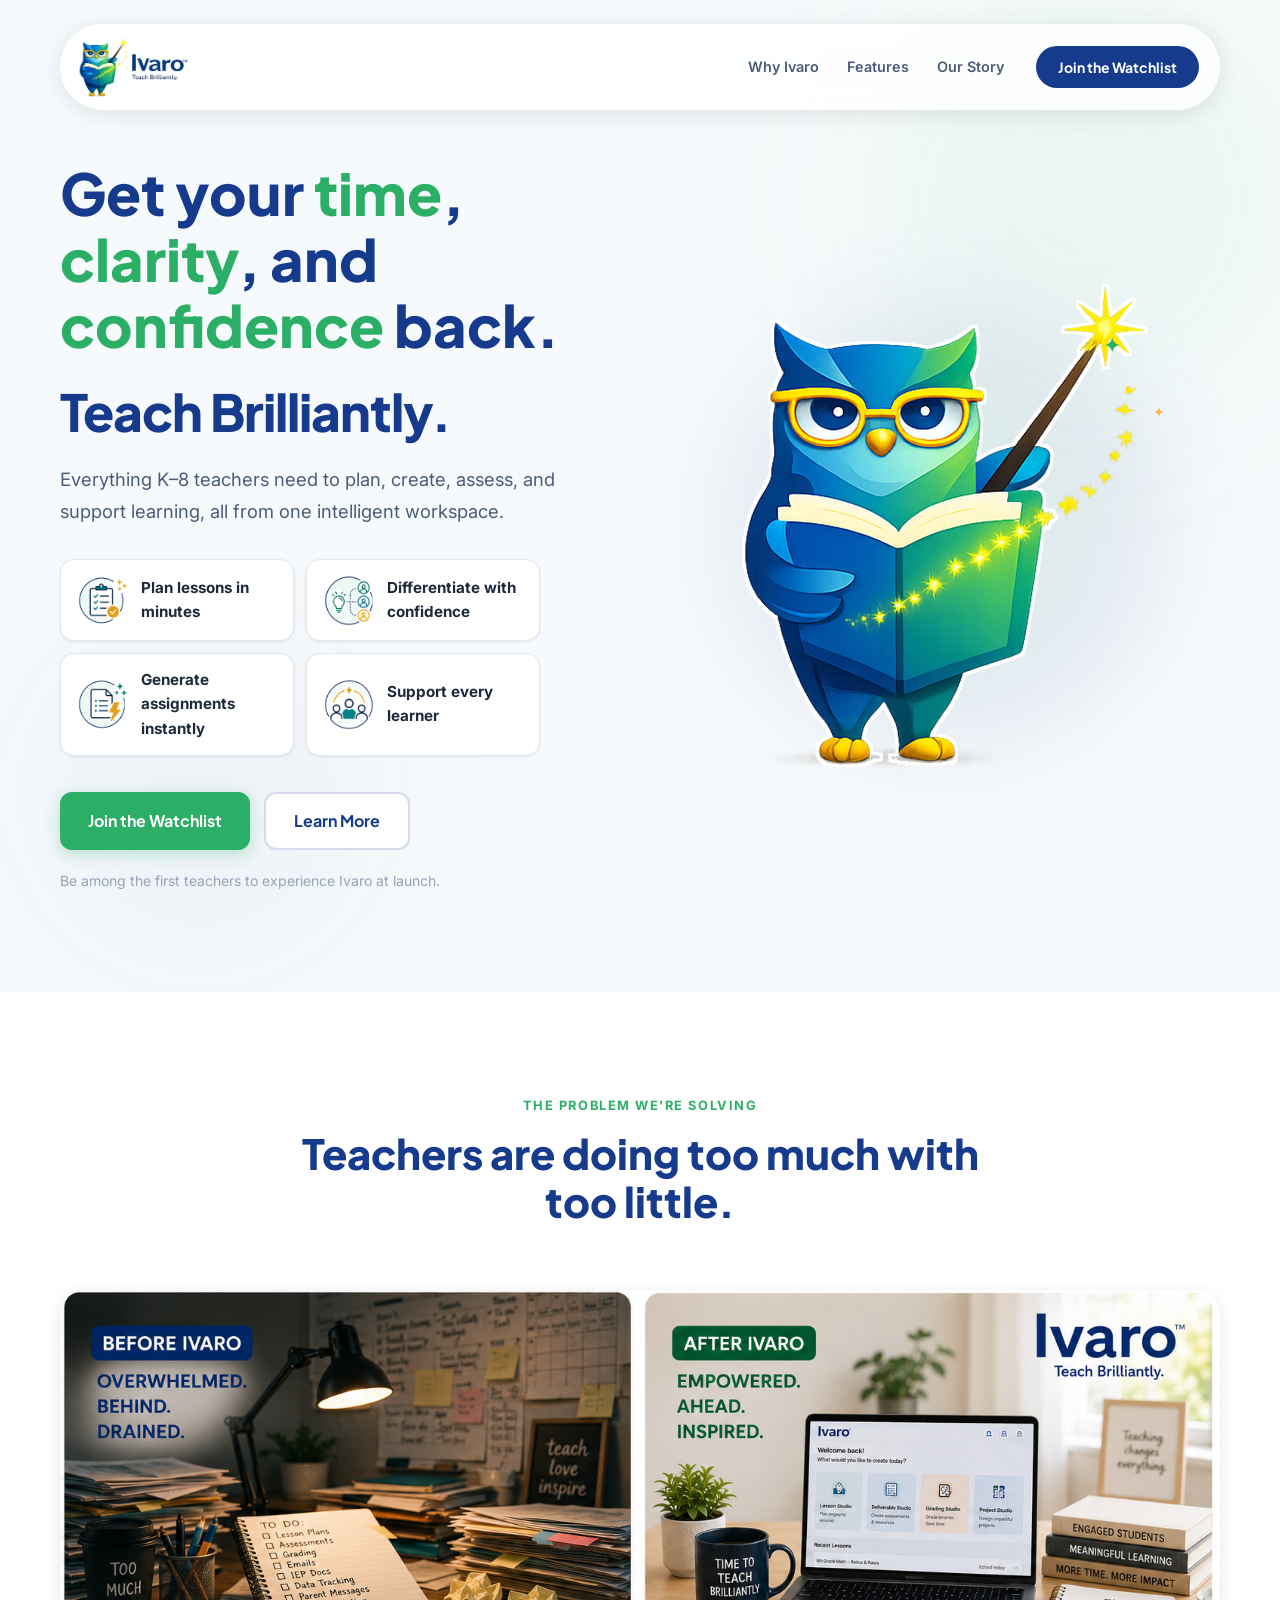
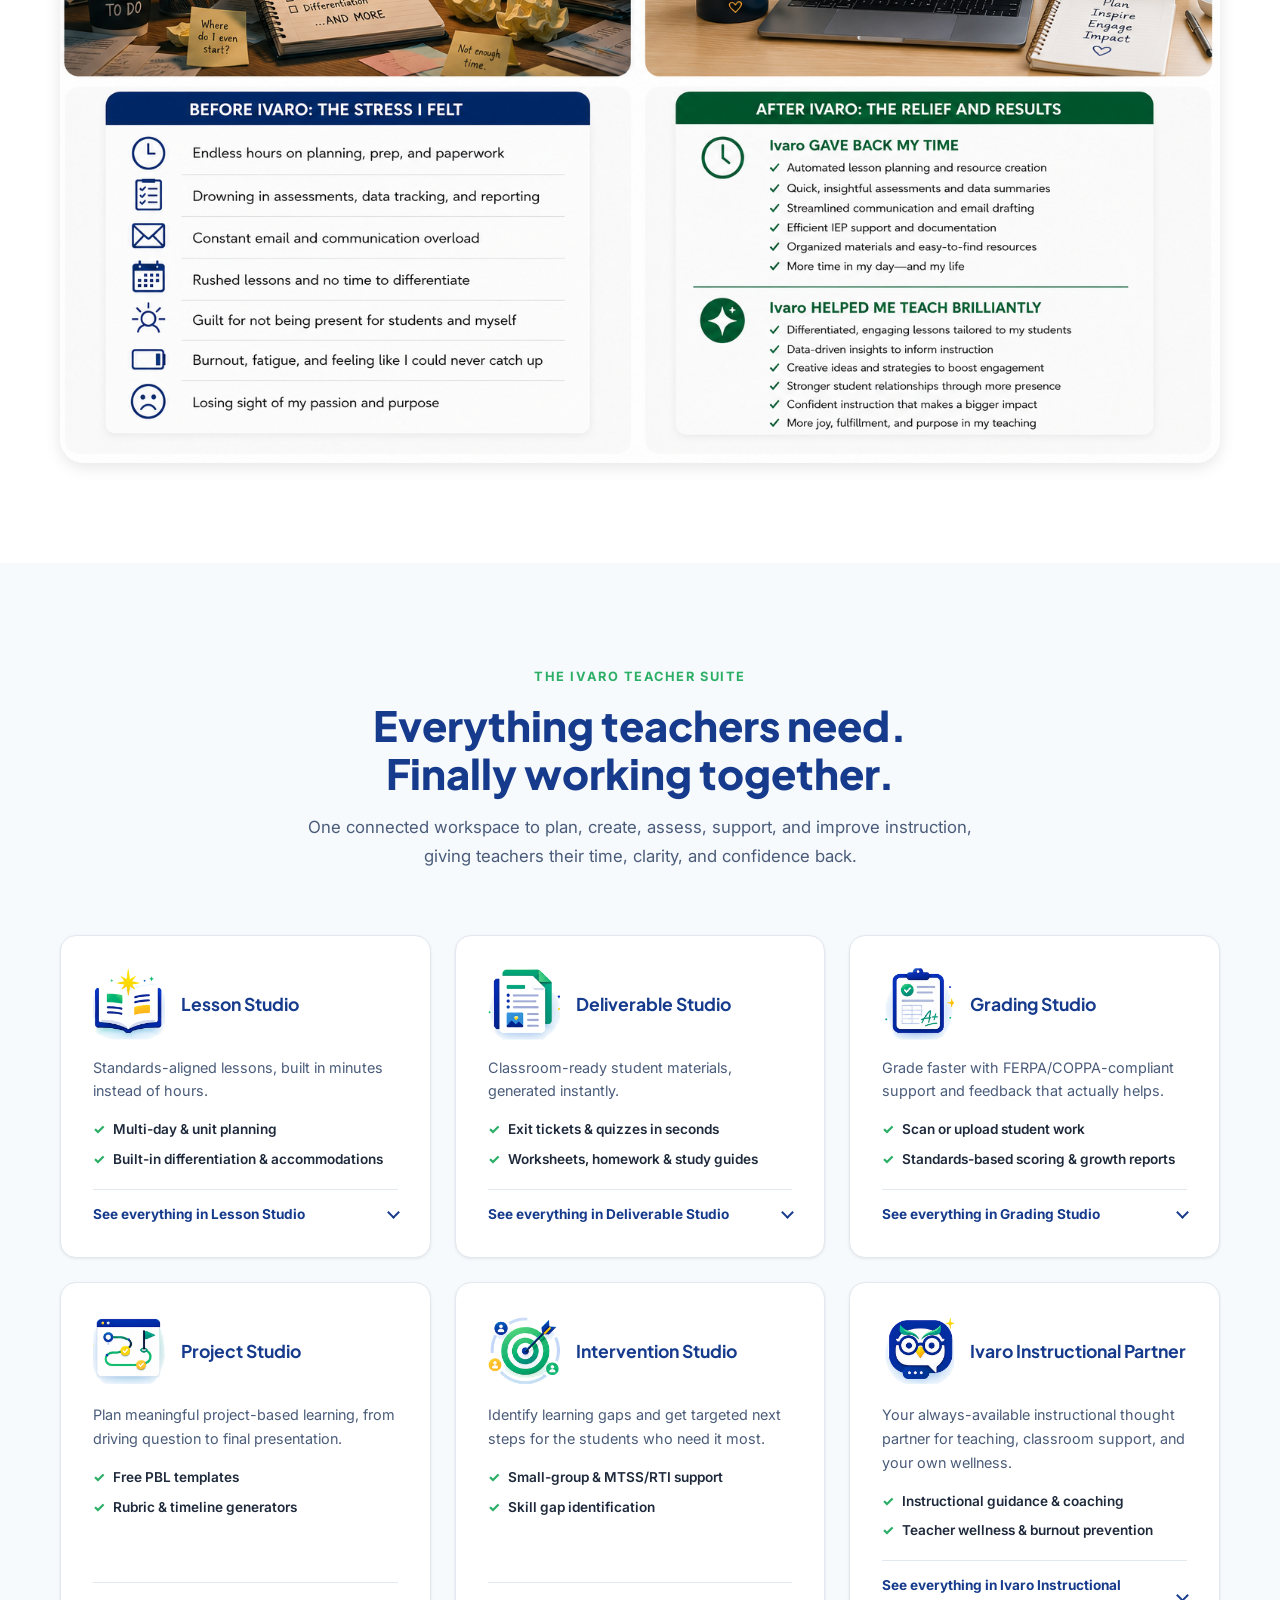
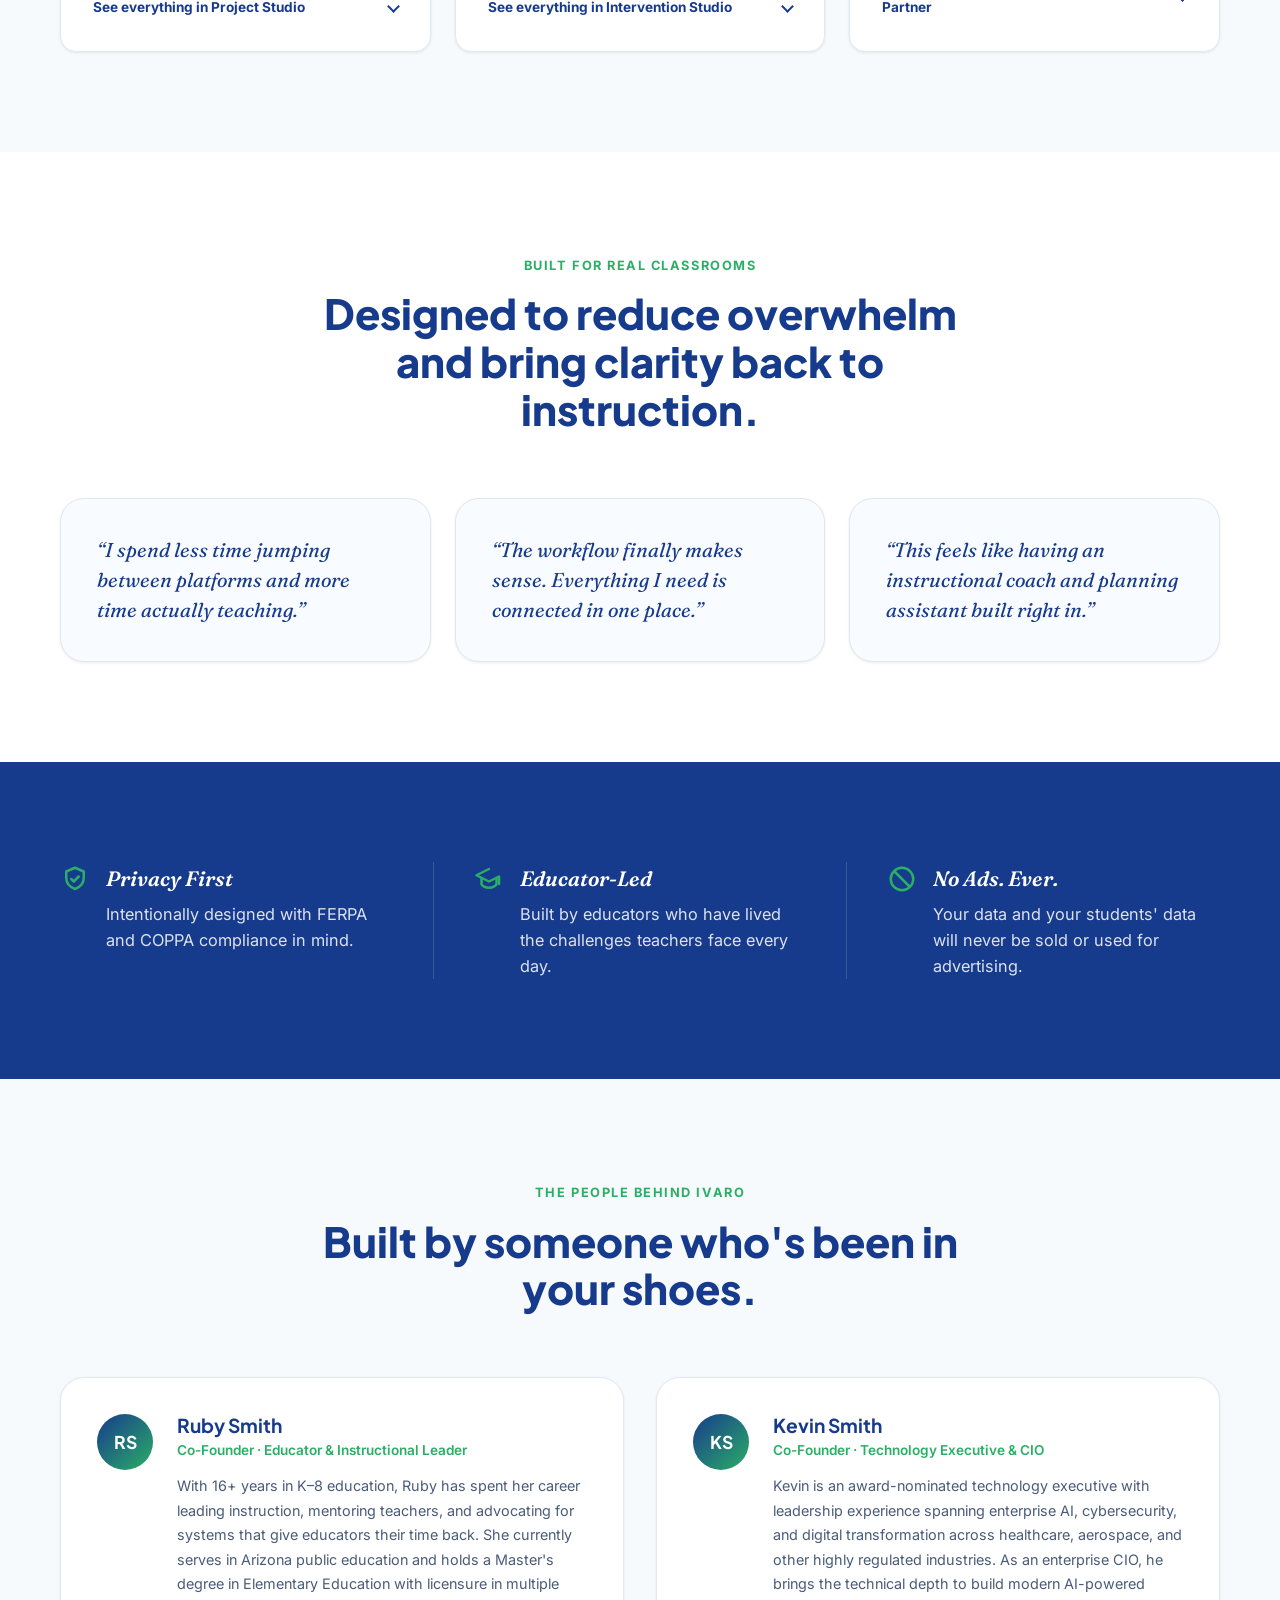
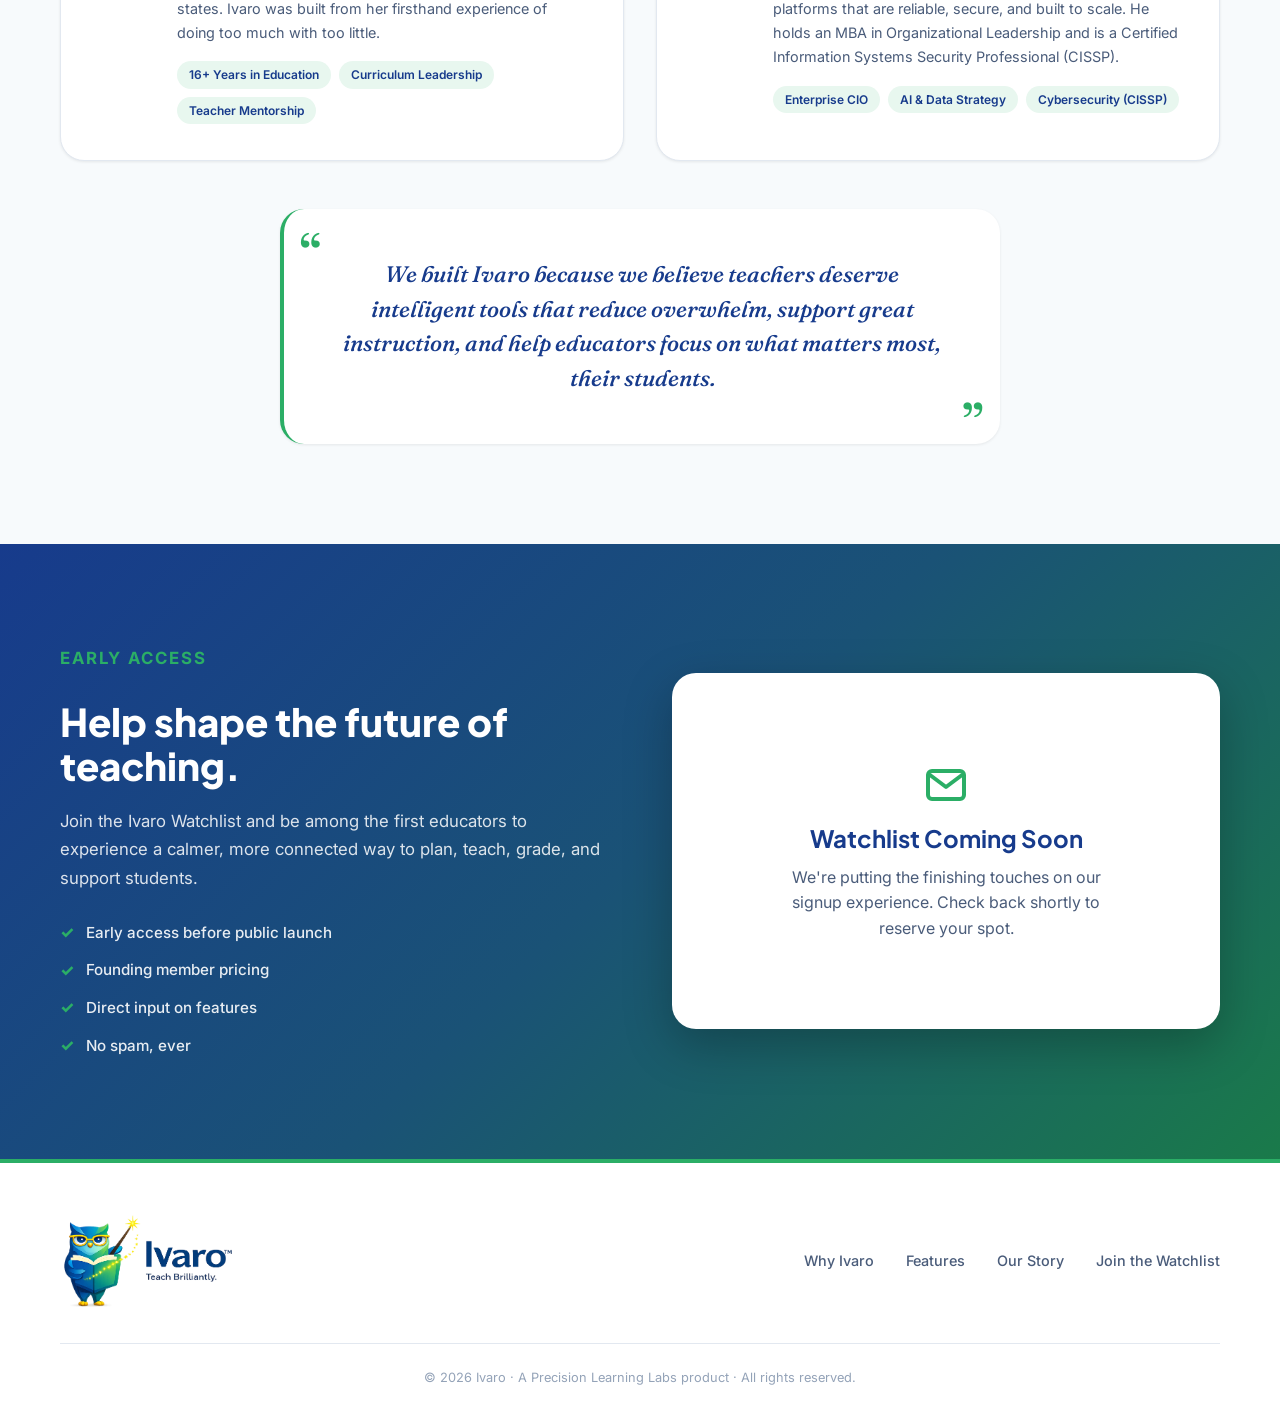
==== index.html @ 70ee0286 "Update hero card icons" ====
<!DOCTYPE html>
<html lang="en">
<head>
  <meta charset="UTF-8" />
  <meta name="viewport" content="width=device-width, initial-scale=1.0" />
  <title>Ivaro | The Intelligent Workspace for K–8 Teachers</title>
  <meta name="description" content="Ivaro gives K–8 teachers one connected workspace to plan, create, assess, and support learning, so you get your time, clarity, and confidence back. Join the watchlist for early access." />
  <meta name="robots" content="index, follow" />
  <link rel="canonical" href="https://ivaro.ai/" />
  <link rel="icon" href="assets/ivaro-favicon.png" type="image/png" />
  <meta name="theme-color" content="#173B8C" />

  <!-- Open Graph -->
  <meta property="og:type" content="website" />
  <meta property="og:url" content="https://ivaro.ai/" />
  <meta property="og:title" content="Ivaro | The Intelligent Workspace for K–8 Teachers" />
  <meta property="og:description" content="Ivaro gives K–8 teachers one connected workspace to plan, create, assess, and support learning, so you get your time, clarity, and confidence back. Join the watchlist." />
  <meta property="og:image" content="https://ivaro.ai/assets/og-image.png" />
  <meta property="og:image:secure_url" content="https://ivaro.ai/assets/og-image.png" />
  <meta property="og:image:type" content="image/png" />
  <meta property="og:image:width" content="1200" />
  <meta property="og:image:height" content="630" />
  <meta property="og:image:alt" content="Ivaro: the intelligent instructional workspace for K–8 teachers" />
  <meta property="og:site_name" content="Ivaro" />

  <!-- Twitter Card -->
  <meta name="twitter:card" content="summary_large_image" />
  <meta name="twitter:title" content="Ivaro | The Intelligent Workspace for K–8 Teachers" />
  <meta name="twitter:description" content="One connected workspace to plan, create, assess, and support learning, built for K–8 teachers. Join the watchlist for early access." />
  <meta name="twitter:image" content="https://ivaro.ai/assets/og-image.png" />
  <meta name="twitter:image:alt" content="Ivaro: the intelligent instructional workspace for K–8 teachers" />

  <!-- Schema: SoftwareApplication -->
  <script type="application/ld+json">
  {
    "@context": "https://schema.org",
    "@type": "SoftwareApplication",
    "name": "Ivaro",
    "url": "https://ivaro.ai",
    "description": "One connected instructional workspace for K-8 teachers. Helps plan, create, assess, and support learning, from lesson planning and grading to student differentiation and intervention guidance.",
    "applicationCategory": "EducationApplication",
    "operatingSystem": "Web",
    "audience": {
      "@type": "EducationalAudience",
      "educationalRole": "teacher"
    },
    "featureList": [
      "Lesson Studio – standards-aligned lesson planning in minutes",
      "Deliverable Studio – exit tickets, quizzes, worksheets, and classroom materials on demand",
      "Grading Studio – FERPA/COPPA-compliant grading assistance and feedback",
      "Project Studio – project-based learning planning and rubrics",
      "Intervention Studio – targeted small-group and MTSS/RTI support (coming soon)",
      "Ivaro Instructional Partner – always-available instructional coaching and teacher wellness support"
    ],
    "offers": {
      "@type": "Offer",
      "price": "0",
      "priceCurrency": "USD",
      "availability": "https://schema.org/ComingSoon"
    },
    "publisher": {
      "@type": "Organization",
      "name": "Precision Learning Labs",
      "url": "https://ivaro.ai"
    }
  }
  </script>

  <!-- Schema: Organization -->
  <script type="application/ld+json">
  {
    "@context": "https://schema.org",
    "@type": "Organization",
    "name": "Ivaro",
    "url": "https://ivaro.ai",
    "logo": "https://ivaro.ai/assets/ivaro-logo.png",
    "description": "Ivaro builds an intelligent instructional workspace for K-8 teachers to plan, create, assess, and support learning.",
    "founder": [
      { "@type": "Person", "name": "Ruby Smith", "jobTitle": "Co-Founder" },
      { "@type": "Person", "name": "Kevin Smith", "jobTitle": "Co-Founder" }
    ],
    "sameAs": []
  }
  </script>

  <!-- Schema: FAQPage (GEO / answer engines) -->
  <script type="application/ld+json">
  {
    "@context": "https://schema.org",
    "@type": "FAQPage",
    "mainEntity": [
      {
        "@type": "Question",
        "name": "What is Ivaro?",
        "acceptedAnswer": {
          "@type": "Answer",
          "text": "Ivaro is an intelligent instructional workspace for K-8 teachers. It helps teachers plan standards-aligned lessons, generate assignments and rubrics, speed up grading, and identify students who need intervention, all in one connected platform."
        }
      },
      {
        "@type": "Question",
        "name": "Who is Ivaro designed for?",
        "acceptedAnswer": {
          "@type": "Answer",
          "text": "Ivaro is built for K-8 classroom teachers who feel overwhelmed by the volume of planning, grading, and student support work. It is especially useful for teachers who currently juggle multiple disconnected tools."
        }
      },
      {
        "@type": "Question",
        "name": "How does Ivaro help with lesson planning?",
        "acceptedAnswer": {
          "@type": "Answer",
          "text": "Ivaro generates standards-aligned lesson plans in minutes. Teachers specify their grade level, subject, and learning objectives, and Ivaro produces a complete, editable lesson plan, significantly reducing planning time."
        }
      },
      {
        "@type": "Question",
        "name": "Is Ivaro free?",
        "acceptedAnswer": {
          "@type": "Answer",
          "text": "Ivaro is currently in pre-launch. Teachers can join the watchlist for early access and founding member pricing before the public launch."
        }
      },
      {
        "@type": "Question",
        "name": "Is Ivaro FERPA and COPPA compliant?",
        "acceptedAnswer": {
          "@type": "Answer",
          "text": "Ivaro is intentionally designed with FERPA and COPPA compliance in mind. Student data is never sold or used for advertising."
        }
      }
    ]
  }
  </script>

  <link rel="preconnect" href="https://fonts.googleapis.com">
  <link rel="preconnect" href="https://fonts.gstatic.com" crossorigin>
  <link href="https://fonts.googleapis.com/css2?family=Inter:wght@400;500;600;700&family=Plus+Jakarta+Sans:wght@600;700;800&family=Fraunces:ital,wght@0,600;1,500;1,600&display=swap" rel="stylesheet">
  <link rel="stylesheet" href="styles.css" />
</head>
<body>

  <!-- NAVBAR -->
  <header class="navbar" id="navbar">
    <div class="nav-inner container">
      <a class="brand" href="#home" aria-label="Ivaro home">
        <img src="assets/ivaro-logo.png" alt="Ivaro logo" />
      </a>
      <nav class="desktop-nav" aria-label="Main navigation">
        <a href="#why-ivaro">Why Ivaro</a>
        <a href="#features">Features</a>
        <a href="#founders">Our Story</a>
      </nav>
      <a class="nav-cta" href="#watchlist">Join the Watchlist</a>
      <button class="menu-toggle" id="menuToggle" aria-label="Open menu" aria-expanded="false">
        <span></span><span></span><span></span>
      </button>
    </div>
  </header>

  <div class="mobile-menu" id="mobileMenu">
    <a href="#why-ivaro">Why Ivaro</a>
    <a href="#features">Features</a>
    <a href="#founders">Our Story</a>
    <a class="mobile-cta" href="#watchlist">Join the Watchlist</a>
  </div>

  <main id="home">

    <!-- HERO -->
    <section class="hero section-pad">
      <div class="ambient ambient-one"></div>
      <div class="ambient ambient-two"></div>
      <div class="hero-grid container">
        <div class="hero-copy reveal">
          <h1>Get your <span class="hw">time</span>,<br><span class="hw">clarity</span>, and<br><span class="hw">confidence</span> back.</h1>
          <p class="hero-slogan">Teach Brilliantly.</p>
          <p class="hero-subtitle">Everything K–8 teachers need to plan, create, assess, and support learning, all from one intelligent workspace.</p>
          <div class="feature-pills">
            <a class="pill" href="#lesson-studio"><span class="pill-icon" aria-hidden="true"><img src="assets/hero-plan.png" alt="" width="52" height="52" loading="lazy"></span>Plan lessons in minutes</a>
            <a class="pill" href="#lesson-studio"><span class="pill-icon" aria-hidden="true"><img src="assets/hero-differentiate.png" alt="" width="52" height="52" loading="lazy"></span>Differentiate with confidence</a>
            <a class="pill" href="#deliverable-studio"><span class="pill-icon" aria-hidden="true"><img src="assets/hero-generate.png" alt="" width="52" height="52" loading="lazy"></span>Generate assignments instantly</a>
            <a class="pill" href="#intervention-studio"><span class="pill-icon" aria-hidden="true"><img src="assets/hero-support.png" alt="" width="52" height="52" loading="lazy"></span>Support every learner</a>
          </div>
          <div class="hero-actions">
            <a class="btn btn-primary" href="#watchlist">Join the Watchlist</a>
            <a class="btn btn-secondary" href="#why-ivaro">Learn More</a>
          </div>
          <p class="hero-note">Be among the first teachers to experience Ivaro at launch.</p>
        </div>
        <div class="hero-visual reveal delay-1" aria-hidden="true">
          <div class="owl-glow"></div>
          <img src="assets/ivaro-owl.png" alt="Ivaro owl mascot" class="owl-img" />
        </div>
      </div>
    </section>

    <!-- WHY IVARO -->
    <section class="why-ivaro section-pad" id="why-ivaro">
      <div class="container">
        <div class="section-heading reveal">
          <p class="eyebrow">The problem we're solving</p>
          <h2>Teachers are doing too much with too little.</h2>
        </div>
        <div class="before-after-image reveal">
          <!-- Desktop: single combined image -->
          <img src="assets/before-after.png" alt="Before and after using Ivaro: scattered tools vs. one connected workspace for K-8 teachers" class="before-after-img desktop-only" loading="lazy" />
          <!-- Mobile: stacked halves -->
          <img src="assets/before.png" alt="Before Ivaro: overwhelming teacher workload with scattered tools and endless prep time" class="before-after-img mobile-only" loading="lazy" />
          <img src="assets/after.png" alt="After Ivaro: one connected workspace for K-8 lesson planning, grading, and student support" class="before-after-img mobile-only" loading="lazy" />
        </div>
      </div>
    </section>

    <!-- FEATURES -->
    <section class="features section-pad" id="features">
      <div class="container">
        <div class="section-heading reveal">
          <p class="eyebrow">The Ivaro Teacher Suite</p>
          <h2>Everything teachers need.<br>Finally working together.</h2>
          <p class="section-lead">One connected workspace to plan, create, assess, support, and improve instruction, giving teachers their time, clarity, and confidence back.</p>
        </div>
        <div class="features-grid">

          <article class="feature-card reveal" id="lesson-studio">
            <div class="feature-head">
              <div class="feature-icon" aria-hidden="true">
              <img src="assets/studio-lesson.png" alt="" width="72" height="72" loading="lazy">
            </div>
            <h3>Lesson Studio</h3>
            </div>
            <p class="feature-desc">Standards-aligned lessons, built in minutes instead of hours.</p>
            <ul class="feature-highlights">
              <li>Multi-day &amp; unit planning</li>
              <li>Built-in differentiation &amp; accommodations</li>
            </ul>
            <details class="feature-more">
              <summary>See everything in Lesson Studio <span class="chevron" aria-hidden="true"></span></summary>
              <ul class="feature-full-list">
                <li>Intelligent Lesson Planning Assistant</li>
                <li>Multi-day and unit planning</li>
                <li>Standards alignment</li>
                <li>Vertical alignment</li>
                <li>Lesson customization</li>
                <li>Engagement strategies</li>
                <li>Learning objectives generator</li>
                <li>Essential questions</li>
                <li>Differentiation support</li>
                <li>Accommodation suggestions</li>
                <li>Bell ringers</li>
                <li>Closure activities</li>
                <li>Materials list generator</li>
                <li>Instructional timing suggestions</li>
              </ul>
            </details>          </article>

          <article class="feature-card reveal delay-1" id="deliverable-studio">
            <div class="feature-head">
              <div class="feature-icon" aria-hidden="true">
              <img src="assets/studio-deliverable.png" alt="" width="72" height="72" loading="lazy">
            </div>
            <h3>Deliverable Studio</h3>
            </div>
            <p class="feature-desc">Classroom-ready student materials, generated instantly.</p>
            <ul class="feature-highlights">
              <li>Exit tickets &amp; quizzes in seconds</li>
              <li>Worksheets, homework &amp; study guides</li>
            </ul>
            <details class="feature-more">
              <summary>See everything in Deliverable Studio <span class="chevron" aria-hidden="true"></span></summary>
              <ul class="feature-full-list">
                <li>Exit tickets</li>
                <li>Quizzes &amp; assessments</li>
                <li>Practice activities / assignments</li>
                <li>Spiral review <span class="soon-tag">Coming soon</span></li>
                <li>Worksheets &amp; classroom materials <span class="soon-tag">Coming soon</span></li>
                <li>Homework</li>
                <li>Slotted notes</li>
                <li>Independent practice</li>
                <li>Guided practice</li>
                <li>Graphic organizers</li>
                <li>Vocabulary activities</li>
                <li>Writing prompts</li>
                <li>Discussion questions</li>
                <li>Choice boards</li>
                <li>Centers / stations</li>
                <li>Warm-ups</li>
                <li>Review games</li>
                <li>Study guides</li>
              </ul>
            </details>          </article>

          <article class="feature-card reveal delay-2">
            <div class="feature-head">
              <div class="feature-icon" aria-hidden="true">
              <img src="assets/studio-grading.png" alt="" width="72" height="72" loading="lazy">
            </div>
            <h3>Grading Studio</h3>
            </div>
            <p class="feature-desc">Grade faster with FERPA/COPPA-compliant support and feedback that actually helps.</p>
            <ul class="feature-highlights">
              <li>Scan or upload student work</li>
              <li>Standards-based scoring &amp; growth reports</li>
            </ul>
            <details class="feature-more">
              <summary>See everything in Grading Studio <span class="chevron" aria-hidden="true"></span></summary>
              <ul class="feature-full-list">
                <li>Scan or upload student work (FERPA/COPPA compliant)</li>
                <li>Intelligent grading assistant</li>
                <li>Rubric scoring</li>
                <li>Written feedback <span class="soon-tag">Coming soon</span></li>
                <li>Class mastery analysis</li>
                <li>Standards-based scoring</li>
                <li>Missing assignment tracking</li>
                <li>Class trends</li>
                <li>Student growth reports</li>
                <li>Parent-friendly progress summaries</li>
              </ul>
            </details>          </article>

          <article class="feature-card reveal">
            <div class="feature-head">
              <div class="feature-icon" aria-hidden="true">
              <img src="assets/studio-project.png" alt="" width="72" height="72" loading="lazy">
            </div>
            <h3>Project Studio</h3>
            </div>
            <p class="feature-desc">Plan meaningful project-based learning, from driving question to final presentation.</p>
            <ul class="feature-highlights">
              <li>Free PBL templates</li>
              <li>Rubric &amp; timeline generators</li>
            </ul>
            <details class="feature-more">
              <summary>See everything in Project Studio <span class="chevron" aria-hidden="true"></span></summary>
              <ul class="feature-full-list">
                <li>Project-based learning</li>
                <li>Intelligent project planning assistant</li>
                <li>Long-term / short-term projects</li>
                <li>Free PBL templates</li>
                <li>Project timeline builder</li>
                <li>Student checkpoints</li>
                <li>Rubric generator</li>
                <li>Team role suggestions</li>
                <li>Driving question generator</li>
                <li>Presentation options</li>
                <li>Reflection prompts</li>
                <li>Standards mapping</li>
              </ul>
            </details>          </article>

          <article class="feature-card reveal delay-1" id="intervention-studio">
            <div class="feature-head">
              <div class="feature-icon" aria-hidden="true">
              <img src="assets/studio-intervention.png" alt="" width="72" height="72" loading="lazy">
            </div>
            <h3>Intervention Studio</h3>
            </div>
            <p class="feature-desc">Identify learning gaps and get targeted next steps for the students who need it most.</p>
            <ul class="feature-highlights">
              <li>Small-group &amp; MTSS/RTI support</li>
              <li>Skill gap identification</li>
            </ul>
            <details class="feature-more">
              <summary>See everything in Intervention Studio <span class="chevron" aria-hidden="true"></span></summary>
              <ul class="feature-full-list">
                <li>Small-group planning</li>
                <li>Targeted intervention recommendations</li>
                <li>Progress monitoring</li>
                <li>Data-informed reteaching</li>
                <li>Student support workflows</li>
                <li>Small group builder</li>
                <li>Skill gap identification</li>
                <li>Intervention lesson generator</li>
                <li>Reteaching activities</li>
                <li>Student grouping</li>
                <li>Parent support resources</li>
                <li>MTSS support</li>
                <li>RTI documentation</li>
              </ul>
            </details>          </article>

          <article class="feature-card reveal delay-2">
            <div class="feature-head">
              <div class="feature-icon" aria-hidden="true">
              <img src="assets/studio-partner.png" alt="" width="72" height="72" loading="lazy">
            </div>
            <h3>Ivaro Instructional Partner</h3>
            </div>
            <p class="feature-desc">Your always-available instructional thought partner for teaching, classroom support, and your own wellness.</p>
            <ul class="feature-highlights">
              <li>Instructional guidance &amp; coaching</li>
              <li>Teacher wellness &amp; burnout prevention</li>
            </ul>
            <details class="feature-more">
              <summary>See everything in Ivaro Instructional Partner <span class="chevron" aria-hidden="true"></span></summary>
              <div class="feature-subgroup">
                <p class="feature-subgroup-title">Instructional Guidance</p>
                <ul class="feature-full-list">
                  <li>Lesson improvement suggestions</li>
                  <li>Curriculum guidance</li>
                  <li>Teaching strategy recommendations</li>
                  <li>Differentiation coaching</li>
                  <li>Intervention recommendations</li>
                  <li>Assessment analysis</li>
                  <li>Data interpretation</li>
                  <li>Professional growth support</li>
                </ul>
              </div>
              <div class="feature-subgroup">
                <p class="feature-subgroup-title">Classroom &amp; Student Support</p>
                <ul class="feature-full-list">
                  <li>Classroom management ideas</li>
                  <li>Student engagement strategies</li>
                  <li>Brain break recommendations</li>
                  <li>Transition activities</li>
                  <li>SEL activity suggestions</li>
                  <li>Community-building ideas</li>
                  <li>Parent communication guidance</li>
                  <li>Resource recommendations</li>
                </ul>
              </div>
              <div class="feature-subgroup">
                <p class="feature-subgroup-title">Teacher Wellness &amp; Sustainability</p>
                <ul class="feature-full-list">
                  <li>Personalized stress-relief suggestions</li>
                  <li>Two-minute classroom reset activities</li>
                  <li>Teacher mindfulness exercises</li>
                  <li>Guided breathing exercises</li>
                  <li>Relaxation activities between classes</li>
                  <li>Encouragement and motivational support</li>
                  <li>Work-life balance reminders</li>
                  <li>Burnout prevention strategies</li>
                  <li>End-of-day reflection prompts</li>
                  <li>Celebration of classroom wins</li>
                </ul>
              </div>
              <div class="feature-subgroup">
                <p class="feature-subgroup-title">Productivity &amp; Decision Support</p>
                <ul class="feature-full-list">
                  <li>Daily planning assistance</li>
                  <li>Instructional decision support</li>
                  <li>Time-saving workflow suggestions</li>
                  <li>Priority recommendations</li>
                  <li>Meeting preparation</li>
                  <li>PLC discussion support</li>
                  <li>Weekly planning checklists</li>
                  <li>Reflection and next-step suggestions</li>
                </ul>
              </div>
              <div class="feature-subgroup">
                <p class="feature-subgroup-title">Encouragement &amp; Celebration</p>
                <ul class="feature-full-list">
                  <li>Celebrating milestones and accomplishments</li>
                  <li>Positive reinforcement and encouragement</li>
                  <li>Recognizing teacher growth over time</li>
                  <li>Reflective journaling prompts</li>
                  <li>Gratitude moments</li>
                  <li>Confidence-building reminders</li>
                  <li>Weekly wins recap</li>
                  <li>Motivational check-ins</li>
                </ul>
              </div>
            </details>          </article>

        </div>
      </div>
    </section>

    <!-- QUOTES -->
    <section class="quotes section-pad">
      <div class="container">
        <div class="section-heading reveal">
          <p class="eyebrow">Built for real classrooms</p>
          <h2>Designed to reduce overwhelm<br>and bring clarity back to instruction.</h2>
        </div>
        <div class="quotes-grid">
          <div class="quote-card reveal">
            <p>&ldquo;I spend less time jumping between platforms and more time actually teaching.&rdquo;</p>
          </div>
          <div class="quote-card reveal delay-1">
            <p>&ldquo;The workflow finally makes sense. Everything I need is connected in one place.&rdquo;</p>
          </div>
          <div class="quote-card reveal delay-2">
            <p>&ldquo;This feels like having an instructional coach and planning assistant built right in.&rdquo;</p>
          </div>
        </div>
      </div>
    </section>

    <!-- TRUST BAR -->
    <section class="trust-bar section-pad">
      <div class="container">
        <div class="trust-bar-inner reveal">
          <div class="trust-item">
            <div class="trust-icon" aria-hidden="true"><svg viewBox="0 0 24 24" fill="none" xmlns="http://www.w3.org/2000/svg"><path d="M12 3l7 3v5c0 4.5-3 7.5-7 9-4-1.5-7-4.5-7-9V6l7-3Z" stroke="currentColor" stroke-width="2" stroke-linejoin="round"/><path d="M9 12l2 2 4-4" stroke="currentColor" stroke-width="2" stroke-linecap="round" stroke-linejoin="round"/></svg></div>
            <div>
              <p class="trust-label">Privacy First</p>
              <p class="trust-text">Intentionally designed with FERPA and COPPA compliance in mind.</p>
            </div>
          </div>
          <div class="trust-divider"></div>
          <div class="trust-item">
            <div class="trust-icon" aria-hidden="true"><svg viewBox="0 0 24 24" fill="none" xmlns="http://www.w3.org/2000/svg"><path d="M12 4L2 9l10 5 8-4v6" stroke="currentColor" stroke-width="2" stroke-linecap="round" stroke-linejoin="round"/><path d="M6 11.5V16c0 1.1 2.7 3 6 3s6-1.9 6-3v-4.5" stroke="currentColor" stroke-width="2" stroke-linecap="round" stroke-linejoin="round"/></svg></div>
            <div>
              <p class="trust-label">Educator-Led</p>
              <p class="trust-text">Built by educators who have lived the challenges teachers face every day.</p>
            </div>
          </div>
          <div class="trust-divider"></div>
          <div class="trust-item">
            <div class="trust-icon" aria-hidden="true"><svg viewBox="0 0 24 24" fill="none" xmlns="http://www.w3.org/2000/svg"><circle cx="12" cy="12" r="9" stroke="currentColor" stroke-width="2"/><path d="M6 6l12 12" stroke="currentColor" stroke-width="2" stroke-linecap="round"/></svg></div>
            <div>
              <p class="trust-label">No Ads. Ever.</p>
              <p class="trust-text">Your data and your students' data will never be sold or used for advertising.</p>
            </div>
          </div>
        </div>
      </div>
    </section>

    <!-- FOUNDERS -->
    <section class="founders section-pad" id="founders">
      <div class="container">
        <div class="section-heading reveal">
          <p class="eyebrow">The people behind Ivaro</p>
          <h2>Built by someone who's been in your shoes.</h2>
        </div>
        <div class="founders-grid">
          <article class="founder-card reveal">
            <div class="founder-avatar">RS</div>
            <div class="founder-info">
              <h3>Ruby Smith</h3>
              <p class="founder-role">Co-Founder · Educator & Instructional Leader</p>
              <p class="founder-bio">With 16+ years in K–8 education, Ruby has spent her career leading instruction, mentoring teachers, and advocating for systems that give educators their time back. She currently serves in Arizona public education and holds a Master's degree in Elementary Education with licensure in multiple states. Ivaro was built from her firsthand experience of doing too much with too little.</p>
              <div class="founder-chips">
                <span>16+ Years in Education</span>
                <span>Curriculum Leadership</span>
                <span>Teacher Mentorship</span>
              </div>
            </div>
          </article>
          <article class="founder-card reveal delay-1">
            <div class="founder-avatar">KS</div>
            <div class="founder-info">
              <h3>Kevin Smith</h3>
              <p class="founder-role">Co-Founder · Technology Executive & CIO</p>
              <p class="founder-bio">Kevin is an award-nominated technology executive with leadership experience spanning enterprise AI, cybersecurity, and digital transformation across healthcare, aerospace, and other highly regulated industries. As an enterprise CIO, he brings the technical depth to build modern AI-powered platforms that are reliable, secure, and built to scale. He holds an MBA in Organizational Leadership and is a Certified Information Systems Security Professional (CISSP).</p>
              <div class="founder-chips">
                <span>Enterprise CIO</span>
                <span>AI & Data Strategy</span>
                <span>Cybersecurity (CISSP)</span>
              </div>
            </div>
          </article>
        </div>
        <blockquote class="founder-statement reveal">We built Ivaro because we believe teachers deserve intelligent tools that reduce overwhelm, support great instruction, and help educators focus on what matters most, their students.</blockquote>
      </div>
    </section>

    <!-- WATCHLIST SIGNUP -->
    <section class="watchlist section-pad" id="watchlist">
      <div class="container">
        <div class="watchlist-inner reveal">
          <div class="watchlist-copy">
            <p class="eyebrow light">Early access</p>
            <h2>Help shape the future of teaching.</h2>
            <p>Join the Ivaro Watchlist and be among the first educators to experience a calmer, more connected way to plan, teach, grade, and support students.</p>
            <ul class="watchlist-perks">
              <li><span>✓</span> Early access before public launch</li>
              <li><span>✓</span> Founding member pricing</li>
              <li><span>✓</span> Direct input on features</li>
              <li><span>✓</span> No spam, ever</li>
            </ul>
          </div>
          <div class="watchlist-form">
            <div class="coming-soon-box">
              <div class="coming-soon-icon" aria-hidden="true"><svg viewBox="0 0 24 24" fill="none" xmlns="http://www.w3.org/2000/svg"><rect x="3" y="5" width="18" height="14" rx="2" stroke="currentColor" stroke-width="2"/><path d="M4 7l8 6 8-6" stroke="currentColor" stroke-width="2" stroke-linecap="round" stroke-linejoin="round"/></svg></div>
              <h3>Watchlist Coming Soon</h3>
              <p>We're putting the finishing touches on our signup experience. Check back shortly to reserve your spot.</p>
            </div>
          </div>
        </div>
      </div>
    </section>

  </main>

  <!-- FOOTER -->
  <footer class="footer">
    <div class="container footer-main">
      <a class="footer-logo-link" href="#home">
        <img src="assets/ivaro-logo.png" alt="Ivaro Teach Brilliantly" class="footer-full-logo" />
      </a>
      <nav class="footer-links">
        <a href="#why-ivaro">Why Ivaro</a>
        <a href="#features">Features</a>
        <a href="#founders">Our Story</a>
        <a href="#watchlist">Join the Watchlist</a>
      </nav>
    </div>
    <div class="container footer-copy">
      <p>© <span id="year"></span> Ivaro · A Precision Learning Labs product · All rights reserved.</p>
    </div>
  </footer>

  <script src="script.js"></script>
</body>
</html>
---- styles.css ----
/* ============================================================
   IVARO.AI — Styles
   Colors: --navy #173B8C · --green #2BAE66 · --green-dark #239557
   Fonts: Plus Jakarta Sans (headings) · Inter (body)
   ============================================================ */

:root {
  --navy: #173B8C;
  --navy-soft: #1E4BA8;
  --green: #2BAE66;
  --green-dark: #239557;
  --green-light: #E8F7EF;
  --gold: #F2A900;
  --gold-deep: #D98F00;
  --gold-light: #FDF1D2;
  --bg: #F7FAFC;
  --white: #ffffff;
  --text: #1E293B;
  --text-soft: #4A5C7A;
  --text-muted: #94A3B8;
  --border: #E2E8F0;
  --shadow-sm: 0 1px 3px rgba(0,0,0,.08);
  --shadow-md: 0 4px 16px rgba(0,0,0,.10);
  --shadow-lg: 0 8px 32px rgba(0,0,0,.12);
  --radius: 16px;
  --radius-lg: 24px;
  --font-head: 'Plus Jakarta Sans', sans-serif;
  --font-accent: 'Fraunces', serif;
}

*, *::before, *::after { box-sizing: border-box; margin: 0; padding: 0; }

html { scroll-behavior: smooth; }

body {
  font-family: 'Inter', sans-serif;
  font-size: 1rem;
  line-height: 1.6;
  color: var(--text);
  background: var(--bg);
  -webkit-font-smoothing: antialiased;
}

h1, h2, h3, h4 {
  font-family: 'Plus Jakarta Sans', sans-serif;
  line-height: 1.15;
  color: var(--navy);
}

a { text-decoration: none; color: inherit; }
img { display: block; max-width: 100%; }
ul { list-style: none; }

/* Visible keyboard focus — accessible and looks intentional */
:focus-visible {
  outline: 3px solid rgba(43,174,102,.5);
  outline-offset: 2px;
  border-radius: 4px;
}

.container {
  width: min(100% - 48px, 1160px);
  margin-inline: auto;
}

.section-pad { padding: 100px 0; }

/* ============================================================
   BUTTONS
   ============================================================ */

.btn {
  display: inline-flex;
  align-items: center;
  justify-content: center;
  padding: 14px 28px;
  border-radius: 12px;
  font-family: 'Plus Jakarta Sans', sans-serif;
  font-weight: 700;
  font-size: 1rem;
  cursor: pointer;
  transition: all .2s ease;
  border: none;
}

.btn-primary {
  background: var(--green);
  color: var(--white);
  box-shadow: 0 4px 16px rgba(43,174,102,.30);
}
.btn-primary:hover { background: var(--green-dark); transform: translateY(-1px); }

.btn-secondary {
  background: var(--white);
  color: var(--navy);
  border: 2px solid rgba(23,59,140,.18);
}
.btn-secondary:hover { background: #F0F4FF; }

/* ============================================================
   NAVBAR
   ============================================================ */

.navbar {
  position: fixed;
  top: 24px;
  left: 50%;
  transform: translateX(-50%);
  width: min(100% - 48px, 1160px);
  z-index: 100;
  background: rgba(255,255,255,.85);
  backdrop-filter: blur(12px);
  -webkit-backdrop-filter: blur(12px);
  border: 1px solid rgba(255,255,255,.6);
  border-radius: 100px;
  box-shadow: 0 4px 24px rgba(0,0,0,.10);
  transition: box-shadow .3s;
}

.navbar.scrolled { box-shadow: 0 4px 32px rgba(0,0,0,.16); }

.nav-inner {
  display: flex;
  align-items: center;
  gap: 32px;
  padding: 10px 20px 10px 16px;
  width: 100%;
}

.brand img {
  height: 64px;
  width: auto;
  object-fit: contain;
}

.desktop-nav {
  display: flex;
  align-items: center;
  gap: 28px;
  margin-left: auto;
}

.desktop-nav a {
  font-size: .9rem;
  font-weight: 600;
  color: var(--text-soft);
  transition: color .2s;
}
.desktop-nav a:hover { color: var(--navy); }

.nav-cta {
  background: var(--navy);
  color: var(--white);
  padding: 10px 22px;
  border-radius: 100px;
  font-family: 'Plus Jakarta Sans', sans-serif;
  font-weight: 700;
  font-size: .875rem;
  white-space: nowrap;
  transition: background .2s;
}
.nav-cta:hover { background: var(--navy-soft); }

.menu-toggle {
  display: none;
  flex-direction: column;
  gap: 5px;
  background: none;
  border: none;
  cursor: pointer;
  padding: 6px;
  margin-left: auto;
}
.menu-toggle span {
  display: block;
  width: 22px;
  height: 2px;
  background: var(--navy);
  border-radius: 2px;
  transition: all .3s;
}

/* MOBILE MENU */
.mobile-menu {
  display: none;
  position: fixed;
  top: 0; left: 0; right: 0;
  background: var(--white);
  padding: 80px 28px 32px;
  z-index: 90;
  box-shadow: var(--shadow-lg);
  flex-direction: column;
  gap: 4px;
  transform: translateY(-100%);
  transition: transform .3s ease;
}
.mobile-menu.open { transform: translateY(0); }
.mobile-menu a {
  padding: 14px 0;
  font-weight: 600;
  color: var(--text);
  border-bottom: 1px solid var(--border);
  font-size: 1.1rem;
}
.mobile-menu .mobile-cta {
  margin-top: 16px;
  background: var(--green);
  color: var(--white);
  text-align: center;
  padding: 16px;
  border-radius: 12px;
  border: none;
}

/* ============================================================
   HERO
   ============================================================ */

.hero {
  padding-top: 160px;
  padding-bottom: 100px;
  position: relative;
  overflow: hidden;
}

.ambient {
  position: absolute;
  border-radius: 50%;
  filter: blur(80px);
  pointer-events: none;
  opacity: .5;
}
.ambient-one {
  width: 600px; height: 600px;
  background: radial-gradient(circle, rgba(43,174,102,.18) 0%, transparent 70%);
  top: -100px; right: -100px;
}
.ambient-two {
  width: 500px; height: 500px;
  background: radial-gradient(circle, rgba(23,59,140,.12) 0%, transparent 70%);
  bottom: -50px; left: -50px;
}

.hero-grid {
  display: grid;
  grid-template-columns: 1fr 1fr;
  gap: 60px;
  align-items: center;
  position: relative;
  z-index: 1;
}

.eyebrow-pill {
  display: inline-flex;
  align-items: center;
  background: var(--green-light);
  color: var(--green-dark);
  font-size: .85rem;
  font-weight: 700;
  padding: 6px 16px;
  border-radius: 100px;
  margin-bottom: 24px;
  letter-spacing: .01em;
}

.hero-copy h1 {
  font-size: clamp(2.6rem, 4.5vw, 3.75rem);
  font-weight: 800;
  color: var(--navy);
  margin-bottom: 14px;
}

.hero-slogan {
  display: inline-block;
  font-family: var(--font-head);
  font-weight: 800;
  font-size: clamp(2.4rem, 4vw, 3.25rem);
  color: var(--navy);
  line-height: 1.05;
  letter-spacing: -.02em;
  margin-top: 12px;
  margin-bottom: 26px;
}

.hero-subtitle {
  font-size: 1.15rem;
  color: var(--text-soft);
  line-height: 1.7;
  max-width: 500px;
  margin-bottom: 32px;
}

.feature-pills {
  display: grid;
  grid-template-columns: 1fr 1fr;
  gap: 12px;
  margin-bottom: 36px;
  max-width: 480px;
}

.pill {
  display: flex;
  align-items: center;
  gap: 12px;
  background: var(--white);
  border: 1px solid var(--border);
  border-radius: 14px;
  padding: 14px 16px;
  font-size: .95rem;
  font-weight: 700;
  color: var(--text);
  box-shadow: var(--shadow-sm);
  transition: border-color .2s ease, box-shadow .2s ease, transform .2s ease;
}
.pill:hover {
  border-color: var(--green);
  box-shadow: var(--shadow-md);
  transform: translateY(-2px);
}
.pill:hover .pill-icon {
  transform: scale(1.06) rotate(-3deg);
}

.pill-icon {
  display: flex;
  align-items: center;
  justify-content: center;
  width: 52px;
  height: 52px;
  flex-shrink: 0;
  transition: transform .25s ease;
}
.pill-icon img {
  width: 52px;
  height: 52px;
  object-fit: contain;
  display: block;
}

.hero-actions {
  display: flex;
  gap: 14px;
  flex-wrap: wrap;
  margin-bottom: 20px;
}

.hero-note {
  font-size: .875rem;
  color: var(--text-muted);
}

.hero-visual {
  position: relative;
  display: flex;
  align-items: center;
  justify-content: center;
}

.owl-glow {
  position: absolute;
  width: 100%;
  height: 100%;
  background: radial-gradient(circle, rgba(43,174,102,.15) 0%, rgba(23,59,140,.08) 50%, transparent 70%);
  border-radius: 50%;
  filter: blur(40px);
}

.owl-img {
  position: relative;
  z-index: 1;
  max-width: 520px;
  width: 100%;
  object-fit: contain;
  animation: float 6s ease-in-out infinite;
}

@keyframes float {
  0%, 100% { transform: translateY(0); }
  50% { transform: translateY(-16px); }
}

/* Sparkle / wand effect */
@keyframes sparkle-pop {
  0%, 100% { opacity: 0; transform: scale(0) rotate(0deg); }
  20% { opacity: 1; transform: scale(1.4) rotate(20deg); }
  60% { opacity: .7; transform: scale(1) rotate(45deg); }
  80% { opacity: 0; transform: scale(.3) rotate(60deg); }
}

.hero-visual::before {
  content: '✦';
  position: absolute;
  font-size: 22px;
  color: var(--green);
  z-index: 2;
  top: 12%;
  right: 18%;
  animation: sparkle-pop 2.8s ease-in-out infinite;
  pointer-events: none;
}

.hero-visual::after {
  content: '✦';
  position: absolute;
  font-size: 14px;
  color: #FBB540;
  z-index: 2;
  top: 26%;
  right: 10%;
  animation: sparkle-pop 2.8s ease-in-out infinite;
  animation-delay: 1.1s;
  pointer-events: none;
}

/* ============================================================
   SECTION HEADINGS
   ============================================================ */

.section-heading {
  text-align: center;
  max-width: 700px;
  margin: 0 auto 64px;
}

.eyebrow {
  display: inline-block;
  font-size: .8rem;
  font-weight: 700;
  letter-spacing: .12em;
  text-transform: uppercase;
  color: var(--green);
  margin-bottom: 14px;
}

.section-heading h2 {
  font-size: clamp(1.9rem, 3.5vw, 2.6rem);
  font-weight: 800;
}

.section-lead {
  margin-top: 16px;
  font-size: 1.05rem;
  color: var(--text-soft);
  line-height: 1.7;
}

/* ============================================================
   WHY IVARO (BEFORE / AFTER)
   ============================================================ */

.why-ivaro { background: var(--white); }

.before-after {
  display: grid;
  grid-template-columns: 1fr 1fr;
  gap: 28px;
}

.before-card, .after-card {
  border-radius: var(--radius-lg);
  padding: 40px;
  box-shadow: var(--shadow-sm);
}

.before-card {
  background: #FFF7F7;
  border: 1px solid #FFD9D9;
}
.after-card {
  background: #F4FFF8;
  border: 1px solid #D5F5E3;
}

.card-label {
  font-size: .75rem;
  font-weight: 800;
  letter-spacing: .12em;
  text-transform: uppercase;
  margin-bottom: 14px;
}
.card-label.red { color: #E53E3E; }
.card-label.green { color: var(--green); }

.before-card h3, .after-card h3 {
  font-size: 1.3rem;
  margin-bottom: 24px;
  color: var(--text);
}

.check-list { display: flex; flex-direction: column; gap: 14px; }

.check-list li {
  display: flex;
  align-items: flex-start;
  gap: 12px;
  font-size: .95rem;
  color: var(--text-soft);
  line-height: 1.5;
}

.check-icon {
  width: 22px; height: 22px;
  border-radius: 50%;
  display: flex;
  align-items: center;
  justify-content: center;
  font-size: .75rem;
  font-weight: 700;
  flex-shrink: 0;
  margin-top: 1px;
}
.check-list.red .check-icon { background: #FED7D7; color: #E53E3E; }
.check-list.green .check-icon { background: var(--green-light); color: var(--green-dark); }

/* ============================================================
   FEATURES
   ============================================================ */

.features-grid {
  display: grid;
  grid-template-columns: repeat(3, 1fr);
  gap: 24px;
}

.feature-card {
  background: var(--white);
  border: 1px solid var(--border);
  border-radius: var(--radius);
  padding: 32px;
  box-shadow: var(--shadow-sm);
  transition: box-shadow .25s, transform .25s;
  display: flex;
  flex-direction: column;
  position: relative;
  scroll-margin-top: 140px;
}
.feature-card:hover {
  box-shadow: var(--shadow-md);
  transform: translateY(-3px);
}

.feature-head {
  display: flex;
  align-items: center;
  gap: 16px;
  margin-bottom: 16px;
}

.feature-icon {
  width: 72px;
  height: 72px;
  flex-shrink: 0;
  display: flex;
  align-items: center;
  justify-content: center;
  transition: transform .3s ease;
}
.feature-card:hover .feature-icon {
  transform: scale(1.06) rotate(-3deg);
}
.feature-icon img {
  width: 72px;
  height: 72px;
  object-fit: contain;
  display: block;
}

.soon-badge {
  position: absolute;
  top: 28px;
  right: 28px;
  background: var(--green-light);
  color: var(--green-dark);
  font-size: .7rem;
  font-weight: 700;
  letter-spacing: .04em;
  text-transform: uppercase;
  padding: 4px 10px;
  border-radius: 100px;
}

.feature-card h3 {
  font-size: 1.1rem;
  margin-bottom: 0;
  color: var(--navy);
  line-height: 1.25;
}

.feature-desc {
  font-size: .9rem;
  color: var(--text-soft);
  line-height: 1.65;
  margin-bottom: 16px;
}

.feature-highlights {
  display: flex;
  flex-direction: column;
  gap: 8px;
  margin-bottom: 18px;
}
.feature-highlights li {
  display: flex;
  align-items: flex-start;
  gap: 8px;
  font-size: .85rem;
  font-weight: 600;
  color: var(--text);
}
.feature-highlights li::before {
  content: '✓';
  color: var(--green);
  font-weight: 800;
  flex-shrink: 0;
}

.feature-more {
  margin-top: auto;
  border-top: 1px solid var(--border);
  padding-top: 14px;
}

.feature-more summary {
  display: flex;
  align-items: center;
  justify-content: space-between;
  gap: 8px;
  cursor: pointer;
  font-size: .85rem;
  font-weight: 700;
  color: var(--navy);
  list-style: none;
}
.feature-more summary::-webkit-details-marker { display: none; }

.feature-more .chevron {
  flex-shrink: 0;
  width: 9px;
  height: 9px;
  border-right: 2px solid var(--navy);
  border-bottom: 2px solid var(--navy);
  transform: rotate(45deg);
  transition: transform .2s ease;
  margin-top: -3px;
}
.feature-more[open] .chevron {
  transform: rotate(-135deg);
  margin-top: 3px;
}

.feature-subgroup-title {
  font-size: .78rem;
  font-weight: 700;
  text-transform: uppercase;
  letter-spacing: .06em;
  color: var(--green-dark);
  margin: 14px 0 6px;
}
.feature-subgroup:first-of-type .feature-subgroup-title { margin-top: 12px; }

.feature-full-list {
  display: flex;
  flex-direction: column;
  gap: 6px;
  font-size: .82rem;
  color: var(--text-soft);
  line-height: 1.5;
}
.feature-full-list li { padding-left: 14px; position: relative; }
.feature-full-list li::before {
  content: '';
  position: absolute;
  left: 0;
  top: .6em;
  width: 4px;
  height: 4px;
  border-radius: 50%;
  background: var(--green);
}

.soon-tag {
  font-size: .68rem;
  font-weight: 700;
  color: var(--green-dark);
  background: var(--green-light);
  padding: 1px 7px;
  border-radius: 100px;
  margin-left: 6px;
  white-space: nowrap;
}


/* ============================================================
   QUOTES
   ============================================================ */

.quotes { background: var(--white); }

.quotes-grid {
  display: grid;
  grid-template-columns: repeat(3, 1fr);
  gap: 24px;
}

.quote-card {
  background: #F8FBFF;
  border: 1px solid var(--border);
  border-radius: var(--radius-lg);
  padding: 36px;
  box-shadow: var(--shadow-sm);
  transition: transform .25s ease, box-shadow .25s ease, border-color .25s ease;
}
.quote-card:hover {
  transform: translateY(-3px);
  box-shadow: var(--shadow-md);
  border-color: rgba(43,174,102,.35);
}

.quote-card p {
  font-family: var(--font-accent);
  font-style: italic;
  font-size: 1.25rem;
  color: var(--navy);
  line-height: 1.5;
}

/* ============================================================
   WATCHLIST
   ============================================================ */

.watchlist {
  background: linear-gradient(135deg, var(--navy) 0%, #1A5276 50%, #1A7A4A 100%);
}

.watchlist-inner {
  display: grid;
  grid-template-columns: 1fr 1fr;
  gap: 64px;
  align-items: center;
}

.watchlist-copy h2 {
  font-size: clamp(1.9rem, 3vw, 2.5rem);
  font-weight: 800;
  color: var(--white);
  margin-bottom: 18px;
}

.watchlist-copy .eyebrow.light { color: var(--green); }

.watchlist-copy > p {
  color: rgba(255,255,255,.85);
  font-size: 1.05rem;
  line-height: 1.7;
  margin-bottom: 28px;
}

.watchlist-perks { display: flex; flex-direction: column; gap: 12px; }
.watchlist-perks li {
  display: flex;
  align-items: center;
  gap: 12px;
  color: rgba(255,255,255,.9);
  font-size: .95rem;
  font-weight: 500;
}
.watchlist-perks li span {
  color: var(--green);
  font-weight: 800;
  font-size: 1rem;
}

.coming-soon-box {
  text-align: center;
  padding: 48px 32px;
}
.coming-soon-icon {
  color: var(--green);
  margin-bottom: 16px;
  display: flex;
  justify-content: center;
}
.coming-soon-icon svg { width: 48px; height: 48px; }
.coming-soon-box h3 {
  font-family: var(--font-head);
  font-size: 1.5rem;
  color: var(--navy);
  margin-bottom: 12px;
}
.coming-soon-box p {
  color: var(--text-soft);
  font-size: 1rem;
  line-height: 1.6;
  max-width: 320px;
  margin: 0 auto;
}

.watchlist-form {
  background: var(--white);
  border-radius: var(--radius-lg);
  padding: 40px;
  box-shadow: 0 16px 48px rgba(0,0,0,.25);
}

/* MailerLite form overrides */
.ml-embedded .ml-form-embedWrapper {
  border-radius: var(--radius) !important;
}
.ml-embedded .ml-form-embedBody {
  padding: 0 !important;
}
.ml-embedded h4 { display: none !important; }

/* ============================================================
   BEFORE / AFTER IMAGE
   ============================================================ */

.before-after-image {
  margin-top: 48px;
  display: flex;
  flex-direction: column;
  gap: 16px;
}

.before-after-img {
  width: 100%;
  border-radius: var(--radius-lg);
  box-shadow: var(--shadow-md);
  display: block;
}

.mobile-only { display: none; }
.desktop-only { display: block; }

@media (max-width: 680px) {
  .desktop-only { display: none; }
  .mobile-only { display: block; }
}

/* ============================================================
   HERO HIGHLIGHT WORDS
   ============================================================ */

.hw {
  color: var(--green);
}

/* ============================================================
   BRAND STRIP
   ============================================================ */

.brand-strip {
  background: var(--bg);
  border-top: 1px solid var(--border);
  border-bottom: 1px solid var(--border);
  padding: 40px 0;
}

.brand-strip-inner {
  display: flex;
  flex-direction: column;
  align-items: center;
  gap: 16px;
  text-align: center;
}

.brand-strip-logo {
  height: 120px;
  width: auto;
}

.brand-strip-tagline {
  font-size: 1rem;
  color: var(--text-soft);
  max-width: 480px;
  line-height: 1.6;
}

/* ============================================================
   BEFORE / AFTER MOCKUPS
   ============================================================ */

.card-mockup {
  border-radius: 12px;
  padding: 16px;
  margin: 20px 0;
}

.before-mockup {
  background: #FFF7F7;
  border: 1px solid #FFD9D9;
  display: flex;
  flex-wrap: wrap;
  gap: 8px;
}

.mock-tab {
  background: white;
  border: 1px solid #f0c0c0;
  border-radius: 8px;
  padding: 6px 12px;
  font-size: 0.8rem;
  color: #c0524a;
  font-weight: 500;
}

.after-mockup {
  background: var(--green-light);
  border: 1px solid #C3EDDB;
  overflow: hidden;
}

.mock-workspace-header {
  background: var(--navy);
  color: white;
  padding: 8px 14px;
  font-size: 0.8rem;
  font-weight: 600;
  display: flex;
  align-items: center;
  gap: 8px;
  border-radius: 8px 8px 0 0;
}

.mock-dot {
  width: 8px;
  height: 8px;
  border-radius: 50%;
  background: var(--green);
  display: inline-block;
}

.mock-workspace-body {
  padding: 12px 14px;
  display: flex;
  flex-direction: column;
  gap: 8px;
}

.mock-row {
  font-size: 0.8rem;
  color: var(--text);
  display: flex;
  align-items: center;
  gap: 8px;
  background: white;
  border-radius: 8px;
  padding: 6px 10px;
}

.mock-check {
  color: var(--green);
  font-weight: 700;
}

/* ============================================================
   TRUST BAR
   ============================================================ */

.trust-bar {
  background: var(--navy);
}

.trust-bar-inner {
  display: flex;
  align-items: flex-start;
  gap: 40px;
}

.trust-item {
  display: flex;
  align-items: flex-start;
  gap: 16px;
  flex: 1;
}

.trust-icon {
  color: var(--green);
  flex-shrink: 0;
  margin-top: 2px;
  line-height: 0;
}
.trust-icon svg { width: 30px; height: 30px; }

.trust-label {
  font-family: var(--font-accent);
  font-style: italic;
  font-weight: 600;
  font-size: 1.3rem;
  color: var(--white);
  margin-bottom: 6px;
}

.trust-text {
  font-size: 1.02rem;
  color: rgba(255,255,255,0.85);
  line-height: 1.6;
}

.trust-divider {
  width: 1px;
  background: rgba(255,255,255,0.15);
  align-self: stretch;
  flex-shrink: 0;
}

/* ============================================================
   FOUNDERS
   ============================================================ */

.founders {
  background: var(--bg);
}

.founders-grid {
  display: grid;
  grid-template-columns: 1fr 1fr;
  gap: 32px;
  margin-top: 48px;
}

.founder-card {
  background: var(--white);
  border: 1px solid var(--border);
  border-radius: var(--radius-lg);
  padding: 36px;
  display: flex;
  gap: 24px;
  align-items: flex-start;
  box-shadow: var(--shadow-sm);
  transition: transform .25s ease, box-shadow .25s ease, border-color .25s ease;
}
.founder-card:hover {
  transform: translateY(-3px);
  box-shadow: var(--shadow-md);
  border-color: rgba(43,174,102,.35);
}

.founder-avatar {
  width: 56px;
  height: 56px;
  border-radius: 50%;
  background: linear-gradient(135deg, var(--navy), var(--green));
  color: white;
  font-family: var(--font-head);
  font-weight: 700;
  font-size: 1.1rem;
  display: flex;
  align-items: center;
  justify-content: center;
  flex-shrink: 0;
}

.founder-info h3 {
  font-family: var(--font-head);
  font-size: 1.2rem;
  color: var(--navy);
  margin-bottom: 4px;
}

.founder-role {
  font-size: 0.85rem;
  color: var(--green);
  font-weight: 600;
  margin-bottom: 12px;
}

.founder-bio {
  font-size: 0.9rem;
  color: var(--text-soft);
  line-height: 1.7;
  margin-bottom: 16px;
}

.founder-chips {
  display: flex;
  flex-wrap: wrap;
  gap: 8px;
}

.founder-chips span {
  background: var(--green-light);
  color: var(--navy);
  font-size: 0.75rem;
  font-weight: 600;
  padding: 4px 12px;
  border-radius: 100px;
}

.founder-statement {
  position: relative;
  text-align: center;
  font-family: var(--font-accent);
  font-size: 1.4rem;
  font-weight: 500;
  color: var(--navy);
  font-style: italic;
  max-width: 720px;
  margin: 48px auto 0;
  line-height: 1.55;
  padding: 48px 56px;
  background: var(--white);
  border-radius: var(--radius-lg);
  border-left: 4px solid var(--green);
  box-shadow: var(--shadow-sm);
}

.founder-statement::before,
.founder-statement::after {
  font-family: var(--font-accent);
  font-style: normal;
  font-weight: 600;
  font-size: 3rem;
  color: var(--green);
  line-height: 0;
  position: absolute;
}
.founder-statement::before {
  content: '\201C';
  top: 44px;
  left: 16px;
}
.founder-statement::after {
  content: '\201D';
  bottom: 22px;
  right: 16px;
}

/* ============================================================
   FOOTER
   ============================================================ */

.footer {
  background: var(--white);
  border-top: 4px solid var(--green);
  padding: 48px 0 32px;
}

.footer-main {
  display: flex;
  justify-content: space-between;
  align-items: center;
  gap: 40px;
  padding-bottom: 32px;
  border-bottom: 1px solid var(--border);
}

.footer-logo-link {
  display: block;
  flex-shrink: 0;
}

.footer-full-logo {
  height: 100px;
  width: auto;
  display: block;
}

.footer-links {
  display: flex;
  gap: 32px;
  flex-wrap: wrap;
  justify-content: flex-end;
}

.footer-links a {
  color: var(--text-soft);
  font-size: .9rem;
  font-weight: 500;
  transition: color .2s;
}

.footer-links a:hover { color: var(--green); }

.footer-copy {
  padding-top: 24px;
  text-align: center;
}

.footer-copy p {
  color: var(--text-muted);
  font-size: .8rem;
}

/* ============================================================
   REVEAL ANIMATIONS
   ============================================================ */

.reveal {
  opacity: 0;
  transform: translateY(28px);
  transition: opacity .7s ease, transform .7s ease;
}
.reveal.visible {
  opacity: 1;
  transform: translateY(0);
}
.delay-1 { transition-delay: .15s; }
.delay-2 { transition-delay: .30s; }

/* Respect users who prefer less motion (accessibility) */
@media (prefers-reduced-motion: reduce) {
  *, *::before, *::after {
    animation-duration: .01ms !important;
    animation-iteration-count: 1 !important;
    transition-duration: .01ms !important;
    scroll-behavior: auto !important;
  }
}

/* ============================================================
   RESPONSIVE — TABLET (max 980px)
   ============================================================ */

@media (max-width: 980px) {
  .section-pad { padding: 80px 0; }
  .desktop-nav, .nav-cta { display: none; }
  .menu-toggle { display: flex; }
  .mobile-menu { display: flex; }

  .hero { padding-top: 130px; }
  .hero-grid { grid-template-columns: 1fr; gap: 48px; }
  .hero-visual { order: -1; }
  .owl-img { max-width: 340px; margin: 0 auto; }
  .feature-pills { max-width: 100%; }

  .before-after { grid-template-columns: 1fr; }
  .features-grid { grid-template-columns: 1fr 1fr; }
  .quotes-grid { grid-template-columns: 1fr; }
  .watchlist-inner { grid-template-columns: 1fr; }
  .footer-inner { flex-direction: column; gap: 24px; }
  .trust-bar-inner { flex-direction: column; gap: 32px; }
  .trust-divider { width: 100%; height: 1px; align-self: auto; }
  .founders-grid { grid-template-columns: 1fr; }
  .footer-bottom { gap: 20px; }
}

/* ============================================================
   RESPONSIVE — MOBILE (max 620px)
   ============================================================ */

@media (max-width: 620px) {
  .container { width: min(100% - 28px, 1160px); }
  .section-pad { padding: 64px 0; }

  .navbar { top: 12px; width: min(100% - 24px, 1160px); }
  .brand img { height: 52px; }
  .hero { padding-top: 110px; }
  .feature-card { scroll-margin-top: 100px; }
  .hero-copy h1 { font-size: 2.2rem; }
  .feature-pills { grid-template-columns: 1fr; }
  .hero-actions { flex-direction: column; }
  .hero-actions .btn { width: 100%; text-align: center; }
  .owl-img { max-width: 250px; }
  .features-grid { grid-template-columns: 1fr; }
  .before-card, .after-card { padding: 28px; }
  .watchlist-form { padding: 28px; }
  .founder-card { flex-direction: column; }
  .footer-full-logo { height: 90px; }
  .founder-statement { font-size: 1.05rem; padding: 40px 24px 28px; }
  .founder-statement::before { top: 12px; left: 12px; font-size: 2.25rem; }
  .founder-statement::after { bottom: 8px; right: 12px; font-size: 2.25rem; }
  .footer-links { gap: 16px; }
  .section-heading h2 { font-size: 1.75rem; }
  @keyframes float { 0%, 100% { transform: none; } }
  .hero-visual::before,
  .hero-visual::after { display: none; }
}
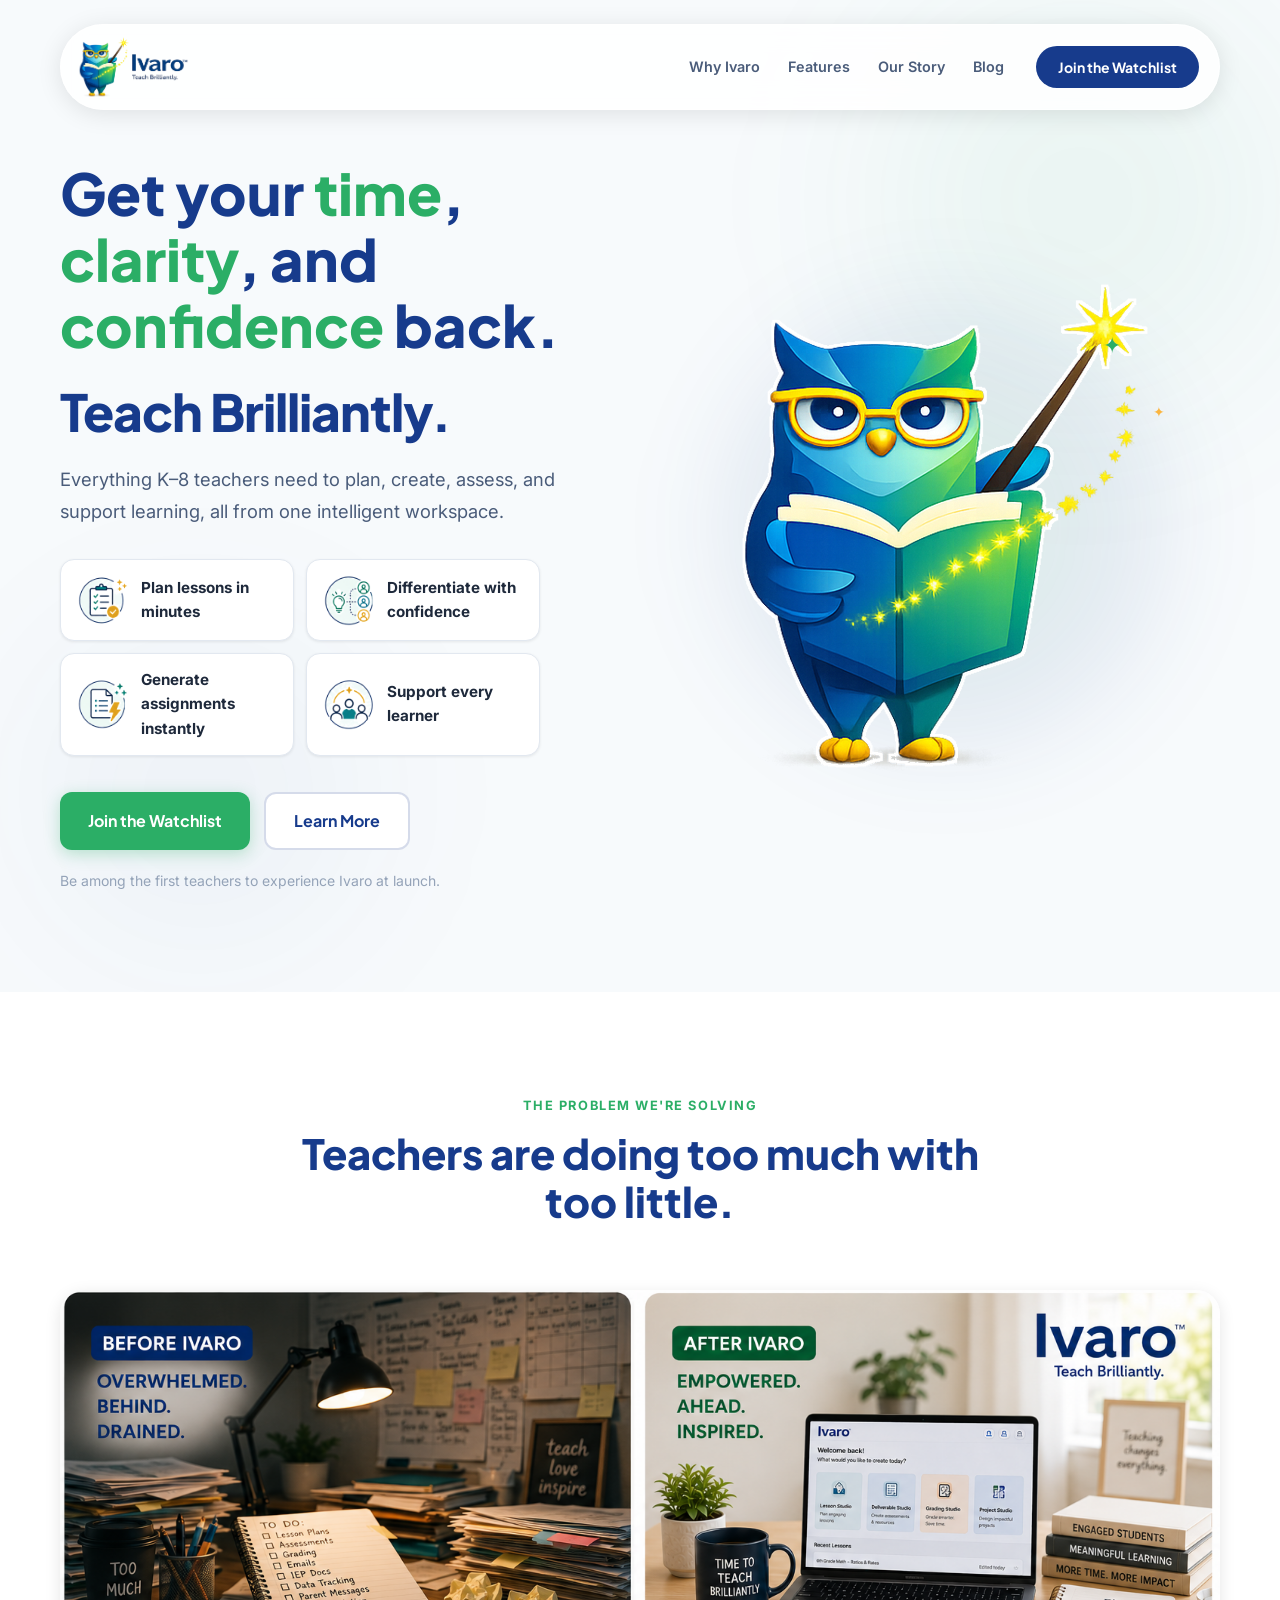
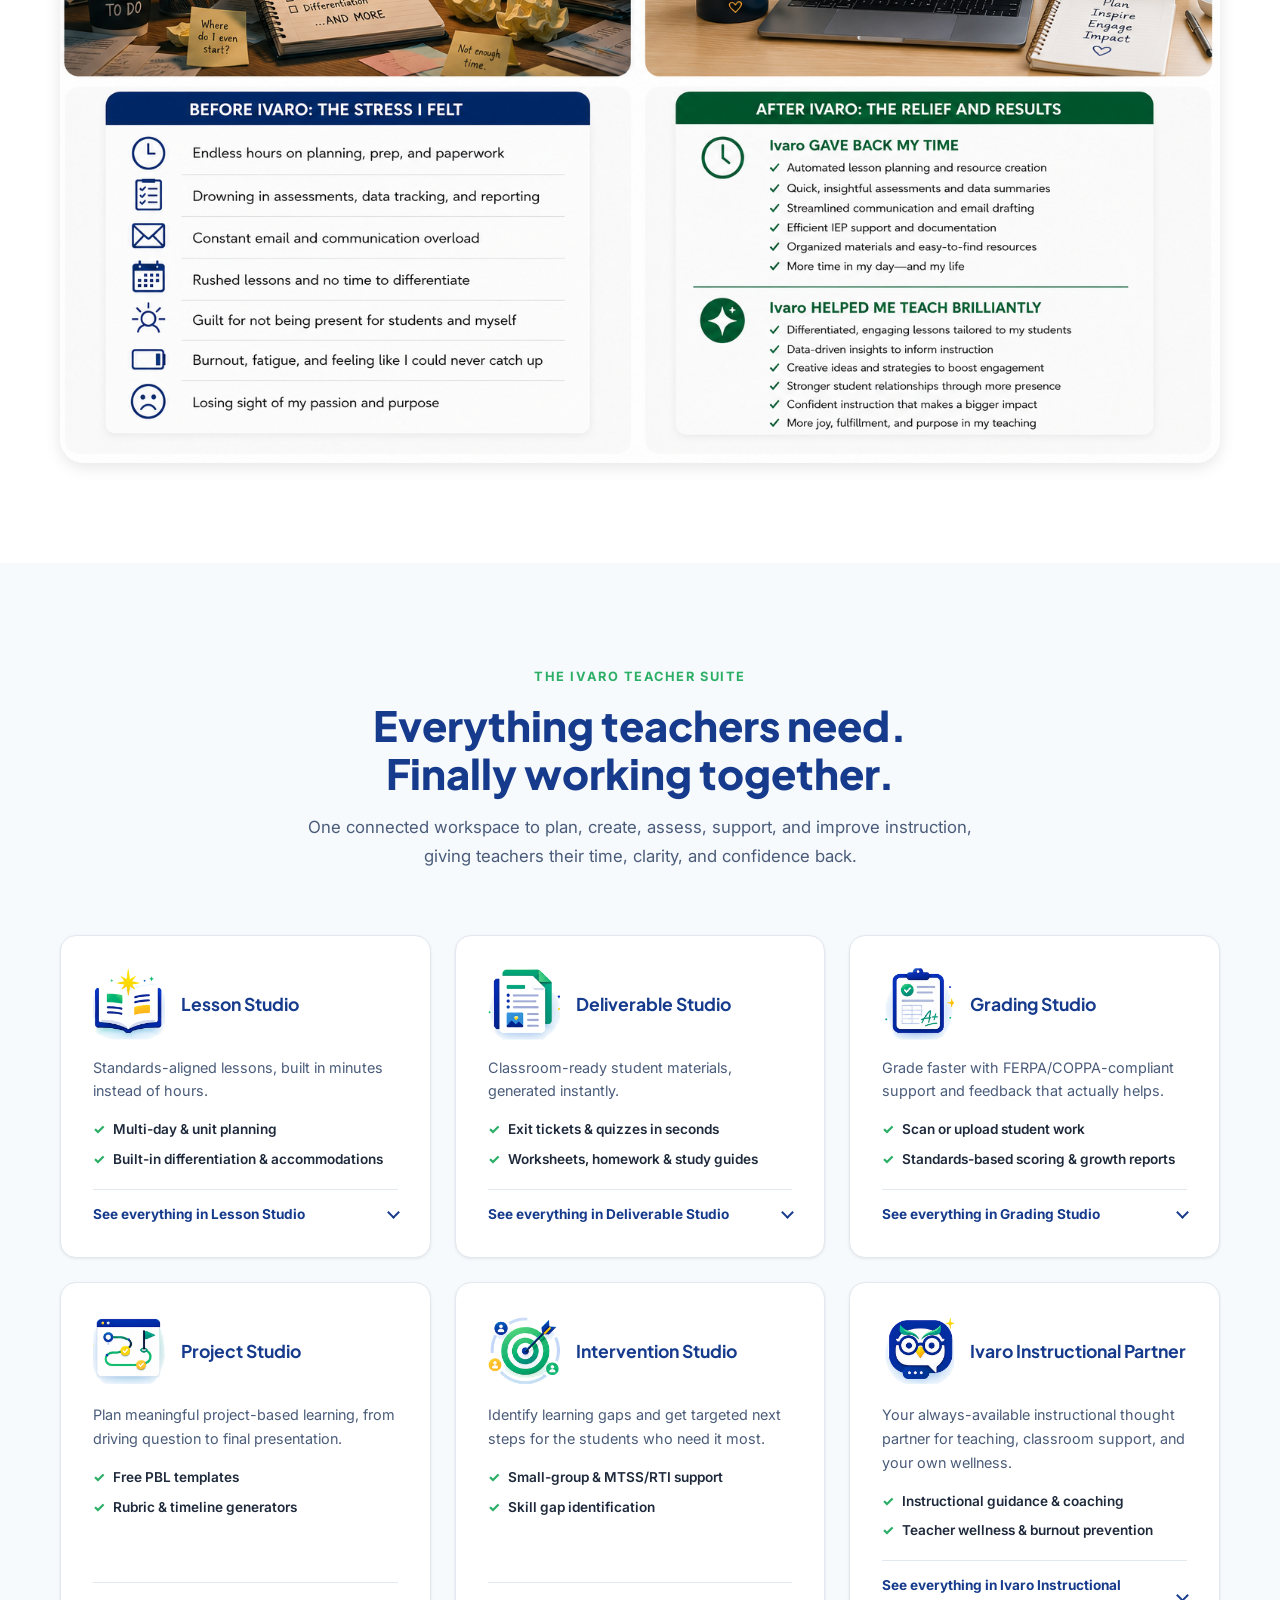
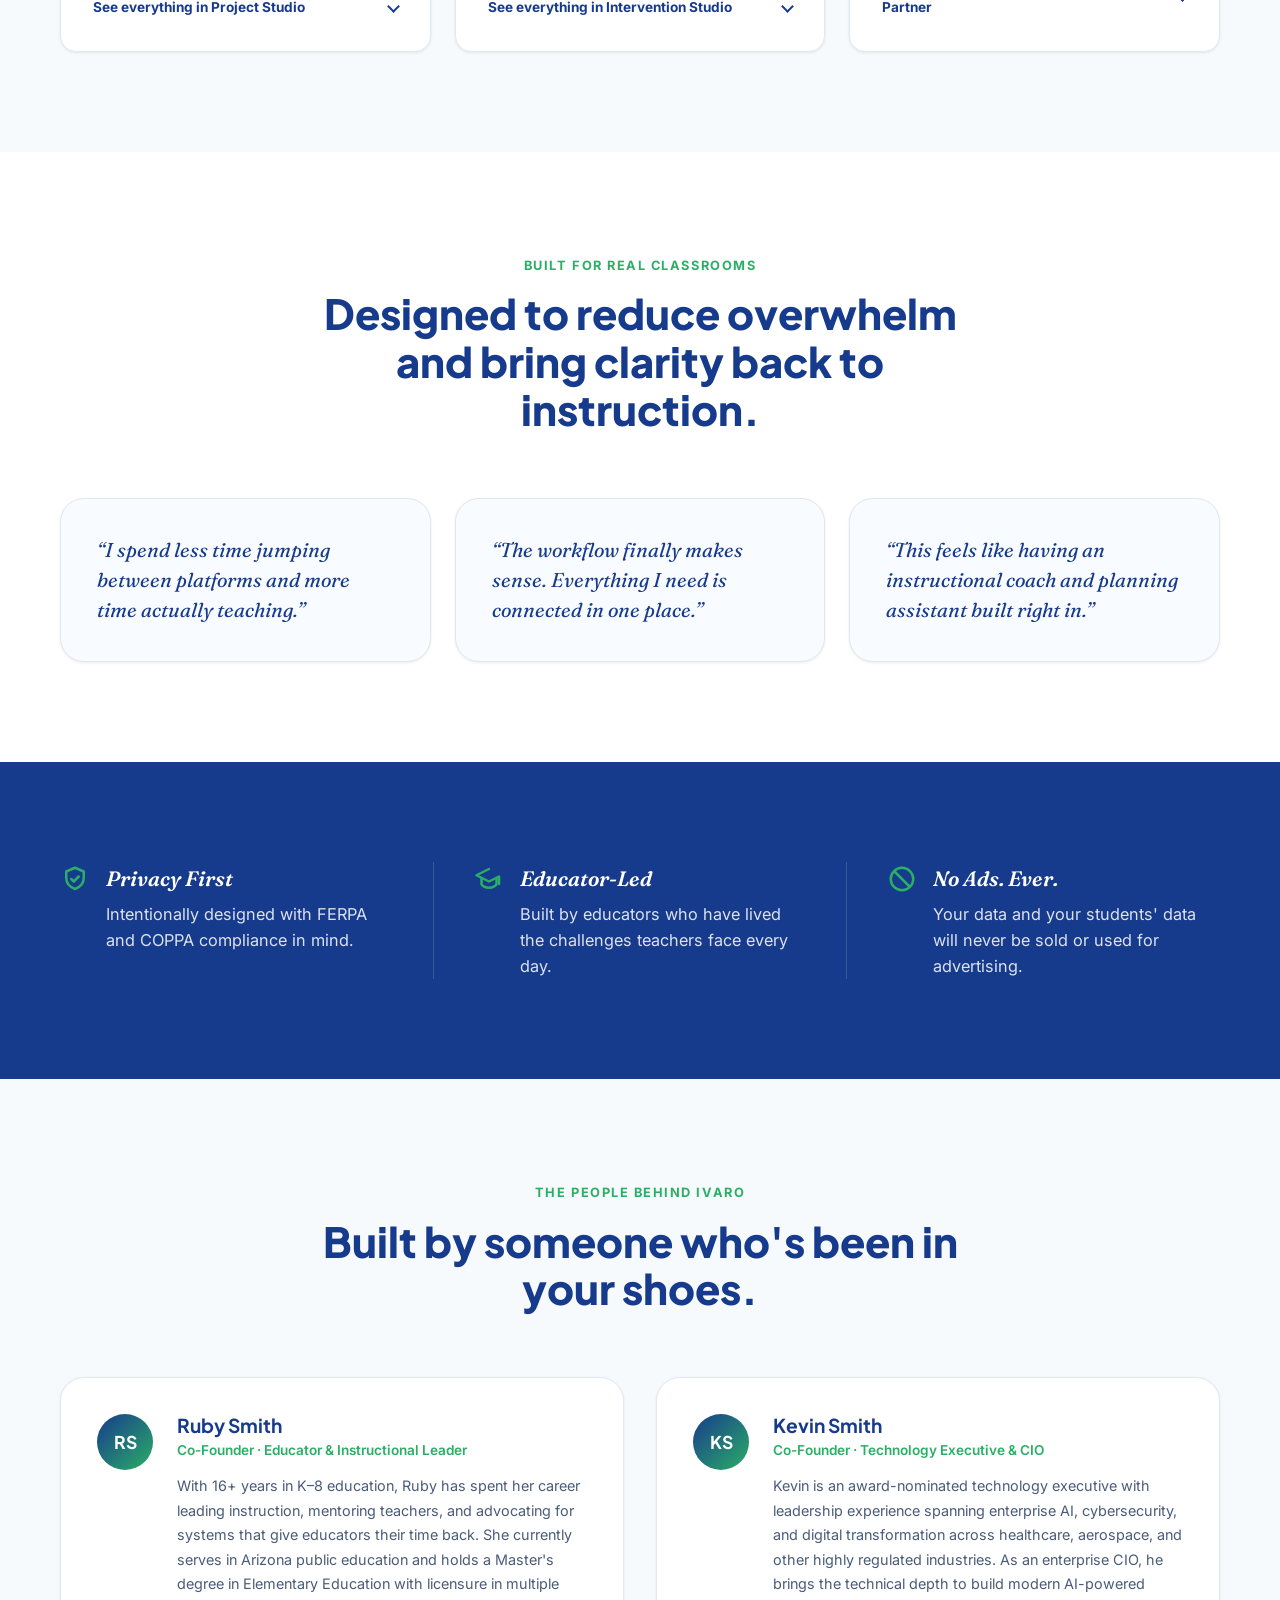
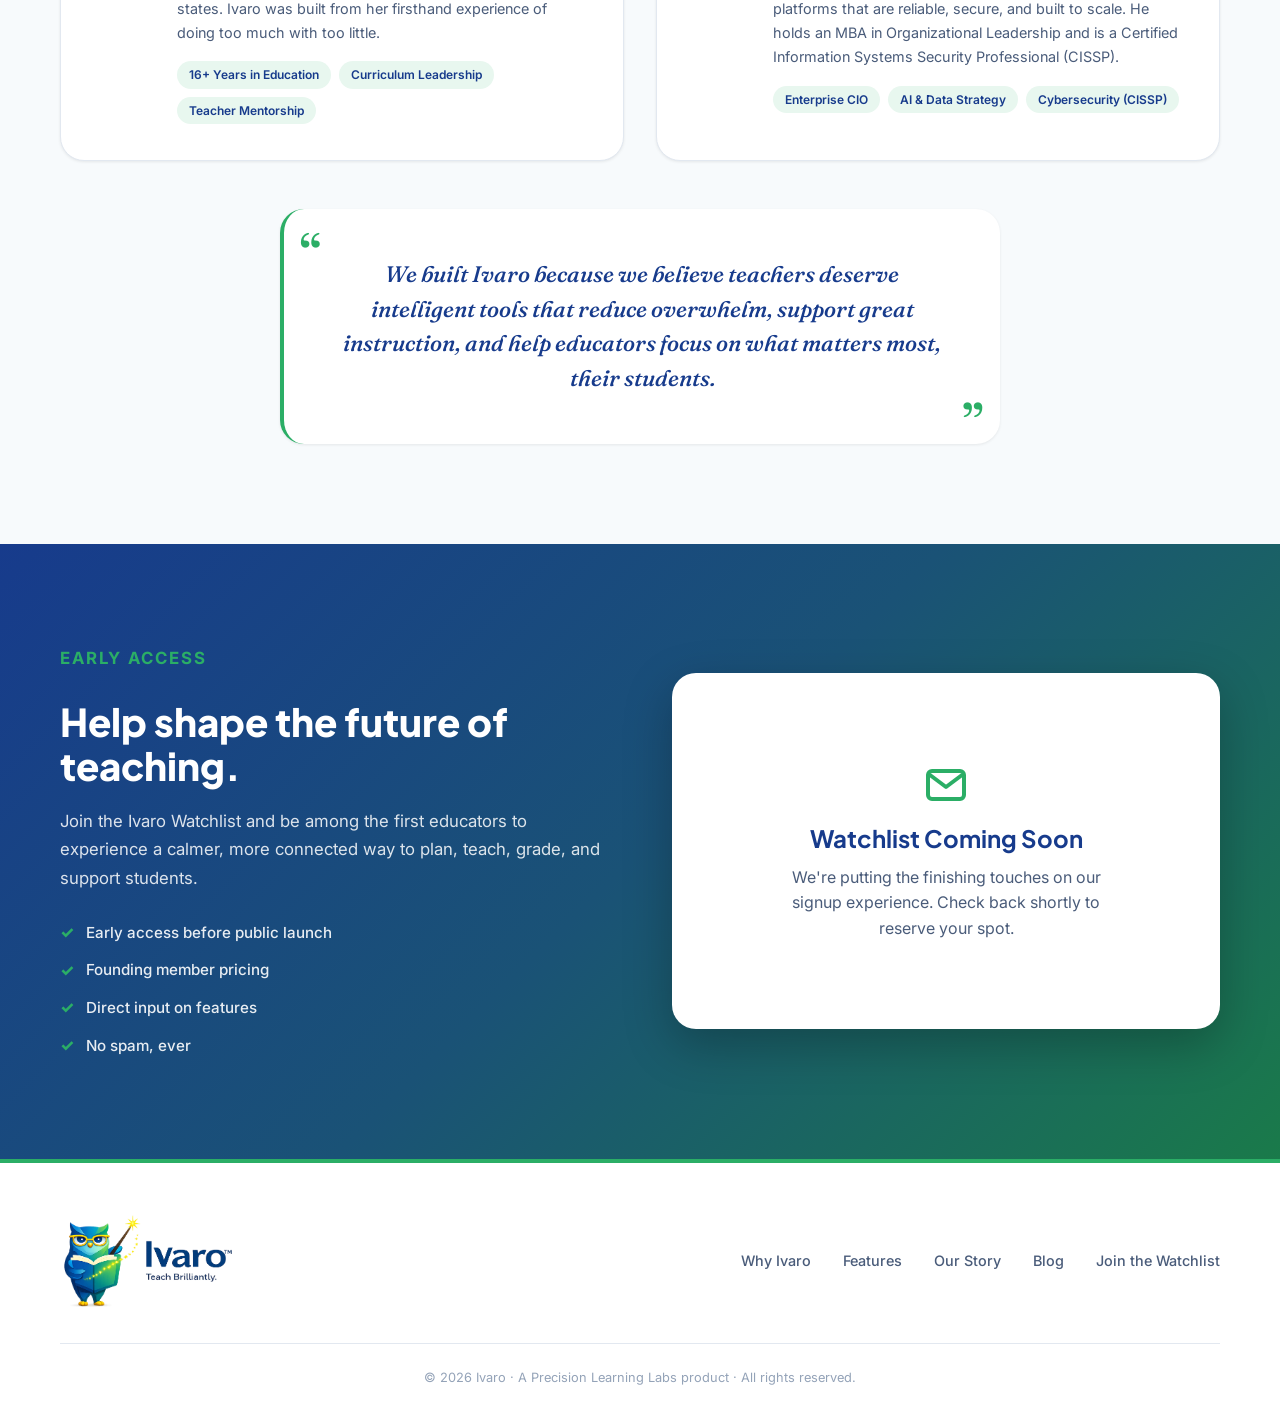
==== commit 52084b29: "Publish burnout article" ====
--- a/index.html
+++ b/index.html
@@ -150,6 +150,7 @@
         <a href="#why-ivaro">Why Ivaro</a>
         <a href="#features">Features</a>
         <a href="#founders">Our Story</a>
+        <a href="blog.html">Blog</a>
       </nav>
       <a class="nav-cta" href="#watchlist">Join the Watchlist</a>
       <button class="menu-toggle" id="menuToggle" aria-label="Open menu" aria-expanded="false">
@@ -162,6 +163,7 @@
     <a href="#why-ivaro">Why Ivaro</a>
     <a href="#features">Features</a>
     <a href="#founders">Our Story</a>
+    <a href="blog.html">Blog</a>
     <a class="mobile-cta" href="#watchlist">Join the Watchlist</a>
   </div>
 
@@ -595,6 +597,7 @@
         <a href="#why-ivaro">Why Ivaro</a>
         <a href="#features">Features</a>
         <a href="#founders">Our Story</a>
+        <a href="blog.html">Blog</a>
         <a href="#watchlist">Join the Watchlist</a>
       </nav>
     </div>
--- a/styles.css
+++ b/styles.css
@@ -1266,3 +1266,205 @@
   .hero-visual::before,
   .hero-visual::after { display: none; }
 }
+
+/* ============================================================
+   BLOG — index + article pages
+   ============================================================ */
+
+.nav-current { color: var(--navy) !important; font-weight: 700; }
+
+.container-narrow {
+  width: min(100% - 48px, 760px);
+  margin-inline: auto;
+}
+
+/* Blog index hero */
+.blog-hero {
+  padding: 180px 0 56px;
+  text-align: center;
+  background: linear-gradient(180deg, var(--green-light) 0%, var(--bg) 100%);
+}
+.blog-hero h1 {
+  font-size: clamp(2.2rem, 5vw, 3.2rem);
+  font-weight: 800;
+}
+.blog-hero-lead {
+  max-width: 620px;
+  margin: 18px auto 0;
+  font-size: 1.1rem;
+  color: var(--text-soft);
+}
+
+/* Blog index grid */
+.blog-list { padding: 56px 0 100px; }
+.blog-grid {
+  display: grid;
+  grid-template-columns: repeat(3, 1fr);
+  gap: 28px;
+}
+.post-card {
+  background: var(--white);
+  border: 1px solid var(--border);
+  border-radius: var(--radius);
+  box-shadow: var(--shadow-sm);
+  overflow: hidden;
+  transition: box-shadow .25s ease, transform .25s ease;
+}
+.post-card:hover {
+  box-shadow: var(--shadow-md);
+  transform: translateY(-4px);
+}
+.post-card-link { display: block; height: 100%; }
+.post-card-cover {
+  position: relative;
+  aspect-ratio: 16 / 9;
+  display: flex;
+  align-items: flex-end;
+  padding: 16px;
+  background-size: cover;
+  background-position: center;
+}
+.cover-navy  { background: linear-gradient(135deg, var(--navy) 0%, var(--navy-soft) 100%); }
+.cover-green { background: linear-gradient(135deg, var(--green-dark) 0%, var(--green) 100%); }
+.cover-gold  { background: linear-gradient(135deg, var(--gold-deep) 0%, var(--gold) 100%); }
+.post-tag {
+  display: inline-block;
+  background: rgba(255,255,255,.92);
+  color: var(--navy);
+  font-family: var(--font-head);
+  font-size: .72rem;
+  font-weight: 700;
+  letter-spacing: .04em;
+  text-transform: uppercase;
+  padding: 5px 12px;
+  border-radius: 100px;
+}
+.post-card-body { padding: 22px 24px 26px; }
+.post-card-body h3 {
+  font-size: 1.2rem;
+  font-weight: 700;
+  line-height: 1.3;
+}
+.post-excerpt {
+  margin-top: 10px;
+  color: var(--text-soft);
+  font-size: .95rem;
+  line-height: 1.6;
+}
+.post-meta {
+  margin-top: 18px;
+  display: flex;
+  align-items: center;
+  gap: 8px;
+  color: var(--text-muted);
+  font-size: .82rem;
+  font-weight: 500;
+}
+.post-meta-dot { color: var(--text-muted); }
+.blog-empty-note {
+  margin-top: 48px;
+  text-align: center;
+  color: var(--text-muted);
+  font-size: .95rem;
+}
+
+/* Article page */
+.article-wrap { padding: 150px 0 100px; }
+.article-header { text-align: left; margin-bottom: 40px; }
+.back-link {
+  display: inline-block;
+  color: var(--green-dark);
+  font-family: var(--font-head);
+  font-weight: 700;
+  font-size: .9rem;
+  margin-bottom: 24px;
+}
+.back-link:hover { color: var(--green); }
+.post-tag-inline {
+  background: var(--green-light);
+  color: var(--green-dark);
+  margin-bottom: 18px;
+}
+.article-header h1 {
+  font-size: clamp(2rem, 4.5vw, 2.9rem);
+  font-weight: 800;
+  line-height: 1.15;
+}
+.article-standfirst {
+  margin-top: 18px;
+  font-size: 1.2rem;
+  color: var(--text-soft);
+  line-height: 1.5;
+}
+.article-byline {
+  margin-top: 24px;
+  display: flex;
+  flex-wrap: wrap;
+  align-items: center;
+  gap: 8px;
+  color: var(--text-muted);
+  font-size: .9rem;
+  font-weight: 500;
+}
+
+/* Article body typography */
+.article-body { font-size: 1.12rem; line-height: 1.8; color: var(--text); }
+.article-body > * + * { margin-top: 1.5rem; }
+.article-body h2 {
+  font-size: 1.65rem;
+  font-weight: 800;
+  margin-top: 2.6rem;
+}
+.article-body h3 {
+  font-size: 1.3rem;
+  font-weight: 700;
+  margin-top: 2rem;
+}
+.article-body p { color: var(--text); }
+.article-body a { color: var(--green-dark); font-weight: 600; text-decoration: underline; text-underline-offset: 3px; }
+.article-body a:hover { color: var(--green); }
+.article-body strong { font-weight: 700; color: var(--navy); }
+.article-body ul, .article-body ol { padding-left: 1.4rem; }
+.article-body ul { list-style: disc; }
+.article-body ol { list-style: decimal; }
+.article-body li + li { margin-top: .5rem; }
+.article-body blockquote {
+  border-left: 4px solid var(--green);
+  background: var(--green-light);
+  padding: 20px 24px;
+  border-radius: 0 12px 12px 0;
+  font-family: var(--font-accent);
+  font-style: italic;
+  font-size: 1.25rem;
+  color: var(--navy);
+}
+.article-figure { margin: 2rem 0; }
+.article-figure img { border-radius: var(--radius); width: 100%; }
+.article-figure figcaption {
+  margin-top: 10px;
+  text-align: center;
+  color: var(--text-muted);
+  font-size: .85rem;
+}
+
+/* Article end CTA */
+.article-cta {
+  margin-top: 64px;
+  text-align: center;
+  background: var(--green-light);
+  border-radius: var(--radius-lg);
+  padding: 48px 32px;
+}
+.article-cta h3 { font-size: 1.5rem; font-weight: 800; }
+.article-cta p { margin: 12px auto 24px; max-width: 460px; color: var(--text-soft); }
+
+@media (max-width: 980px) {
+  .blog-grid { grid-template-columns: repeat(2, 1fr); }
+}
+@media (max-width: 620px) {
+  .blog-hero { padding: 140px 0 40px; }
+  .blog-list { padding: 40px 0 64px; }
+  .blog-grid { grid-template-columns: 1fr; }
+  .article-wrap { padding: 120px 0 64px; }
+  .article-body { font-size: 1.05rem; }
+}
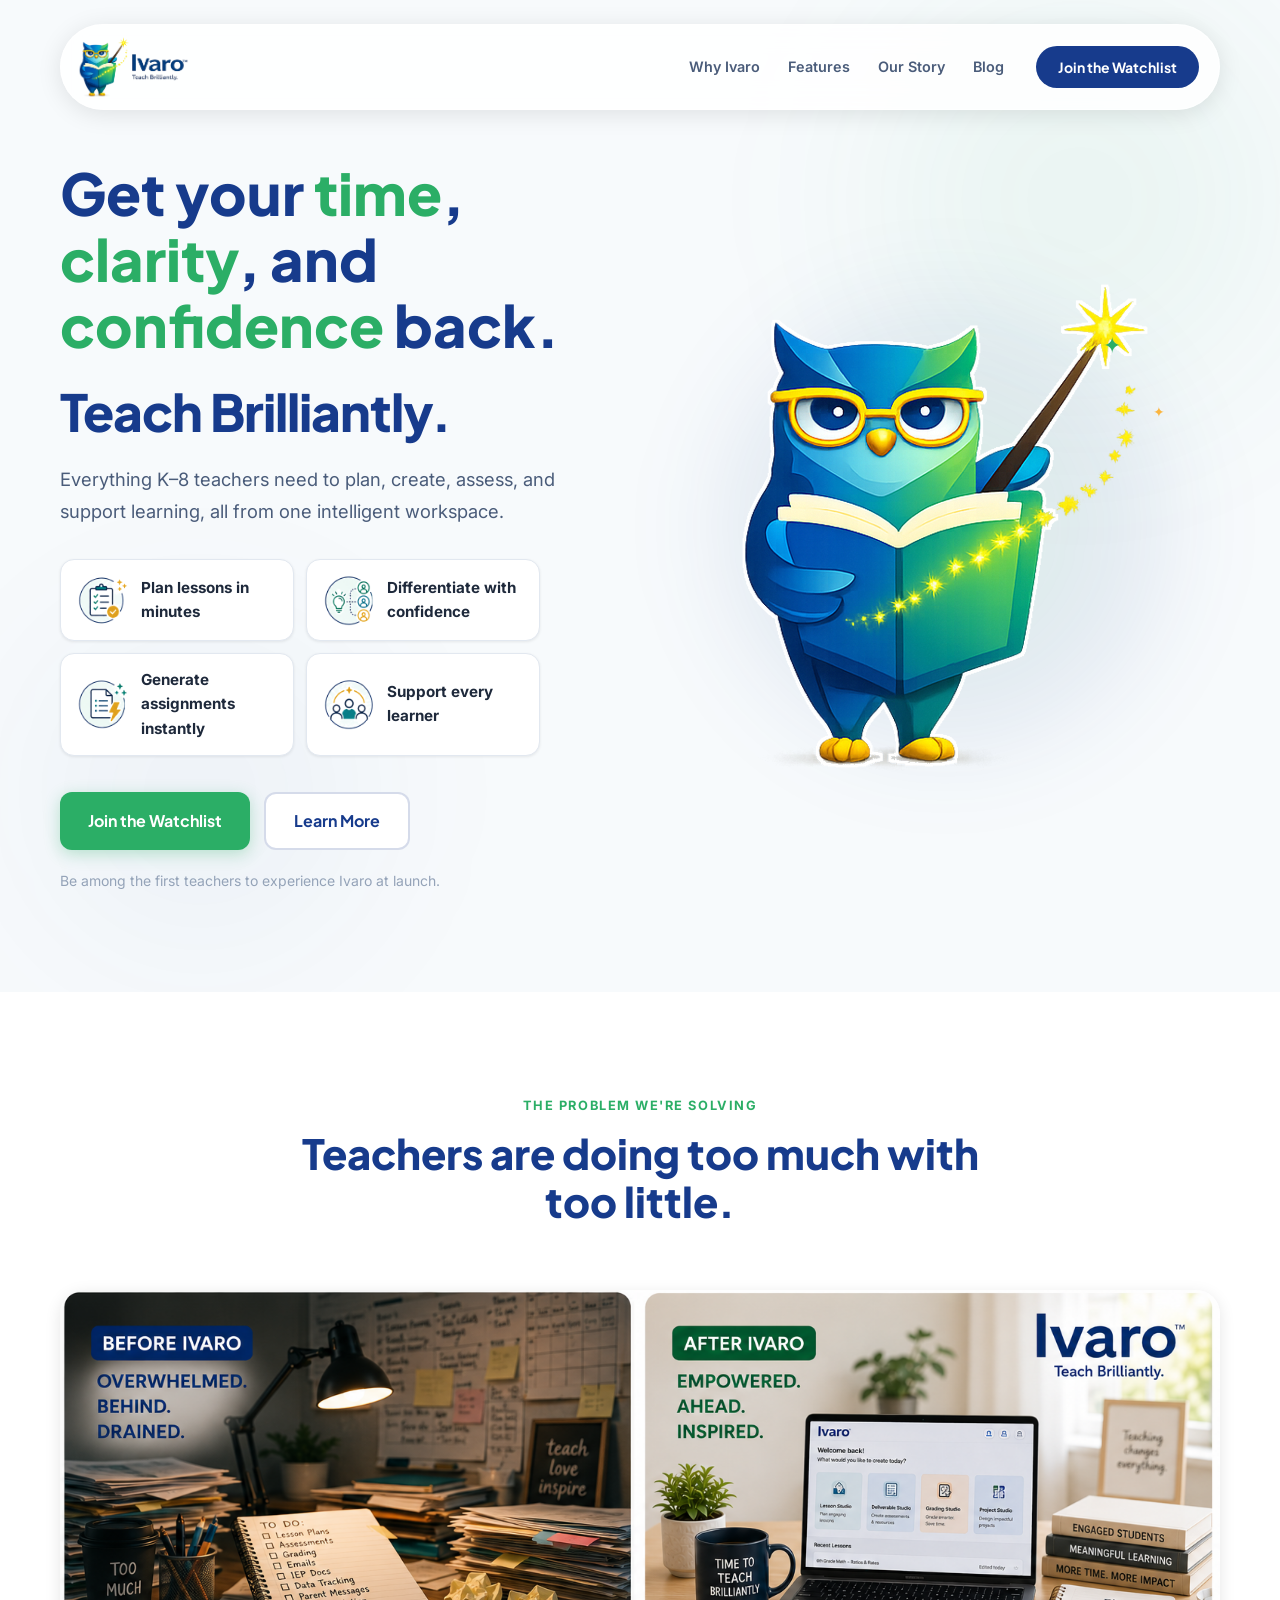
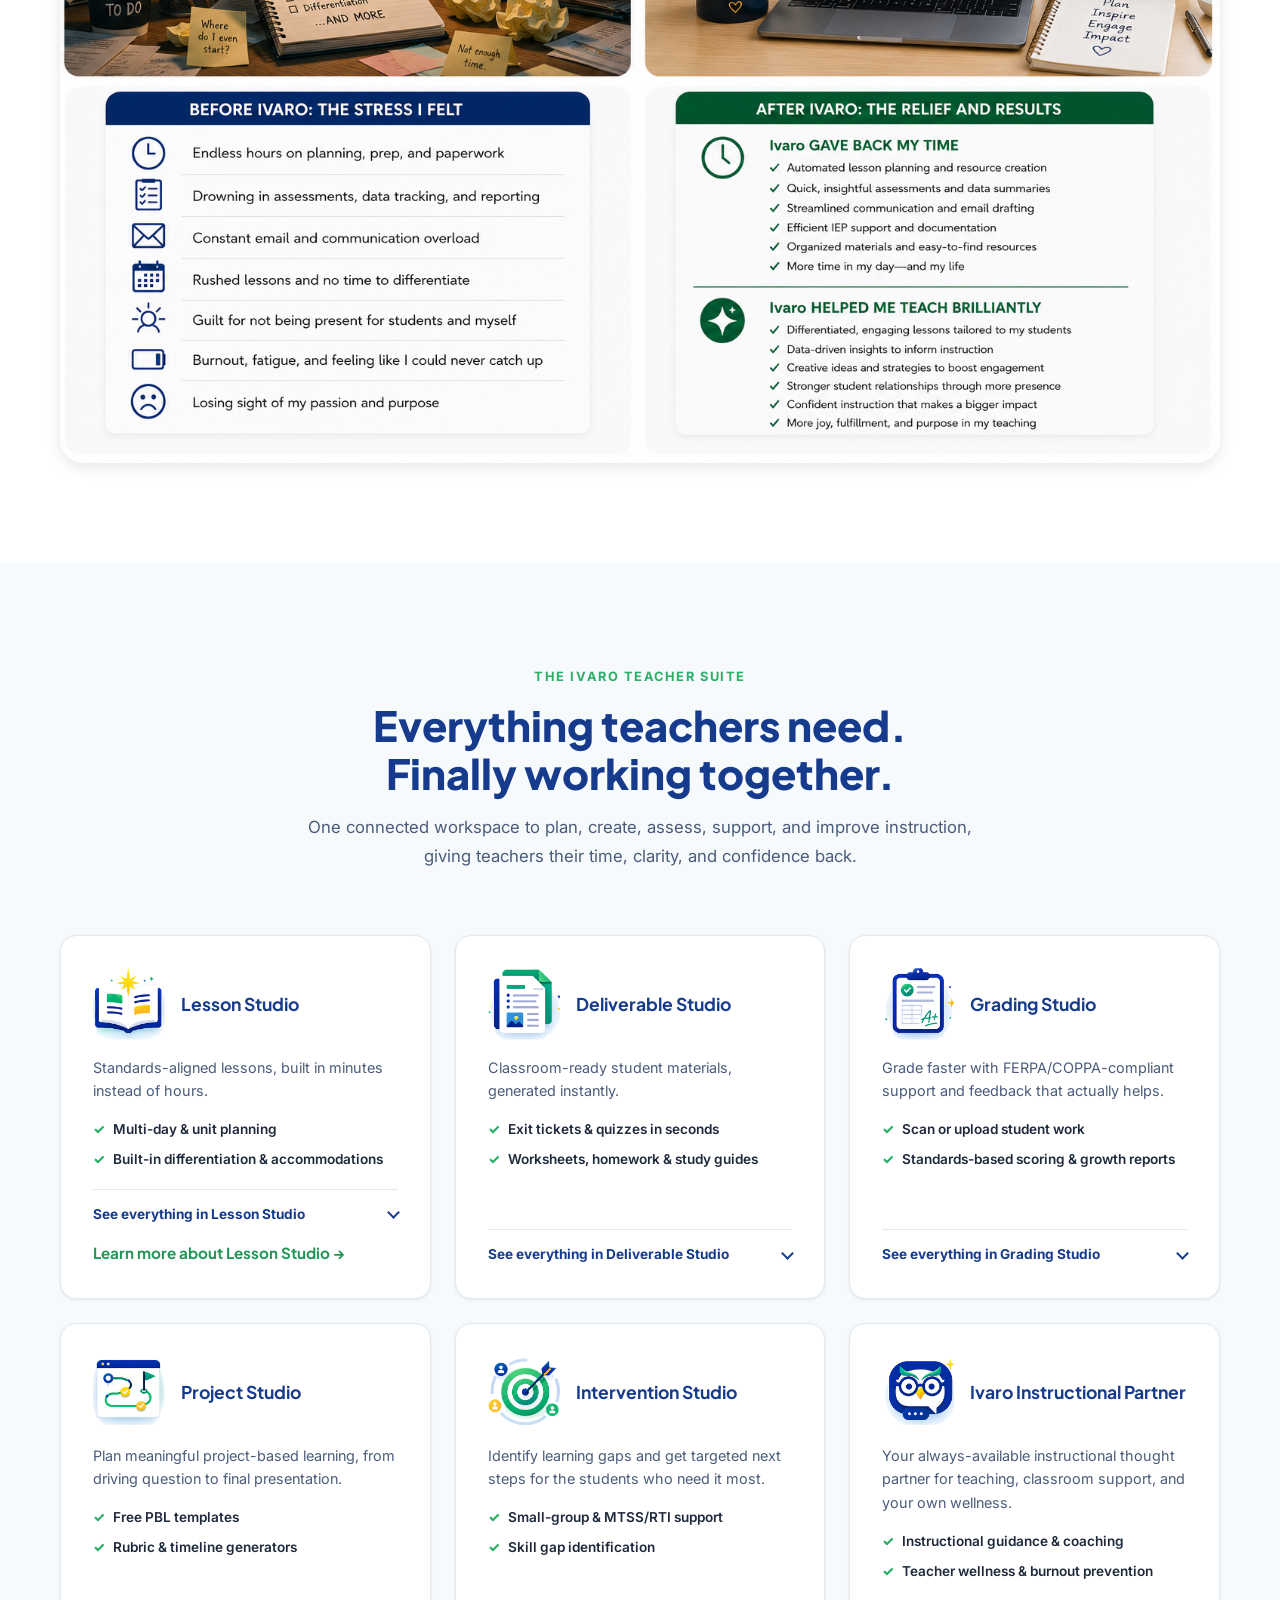
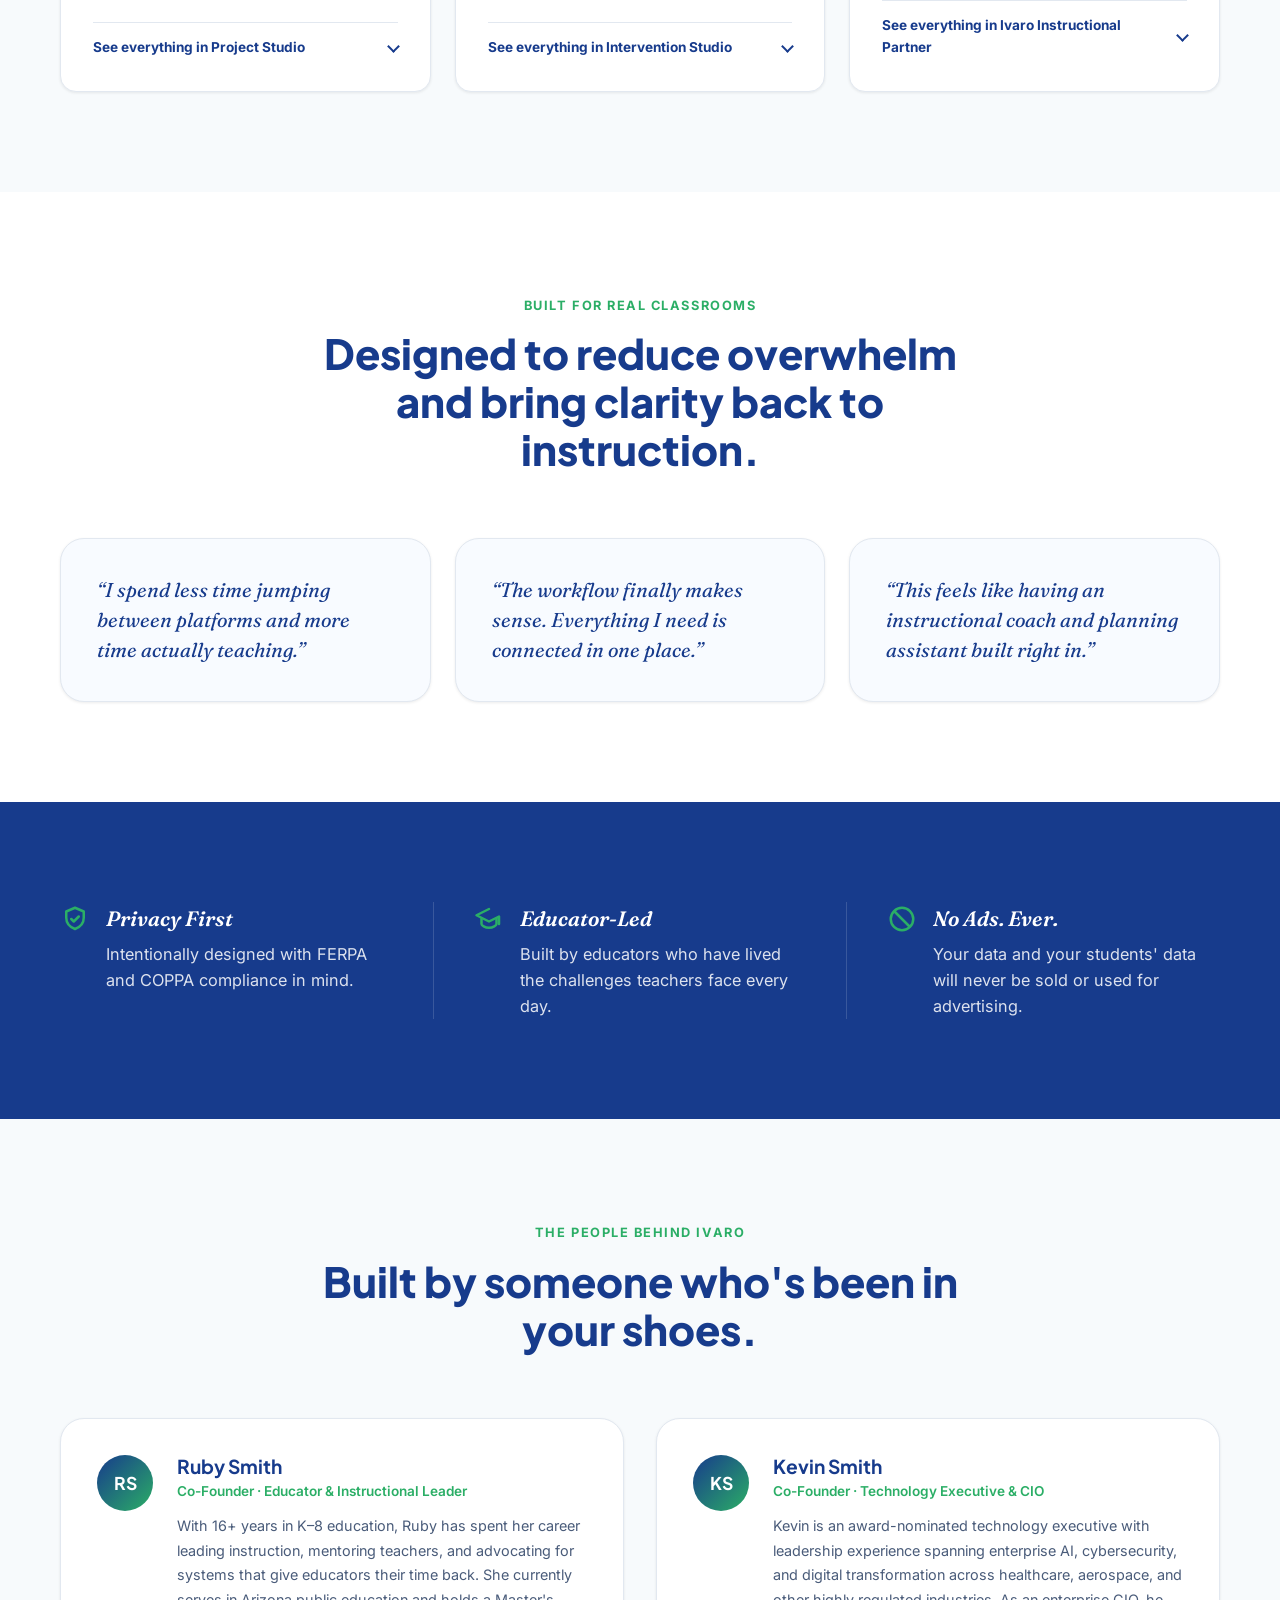
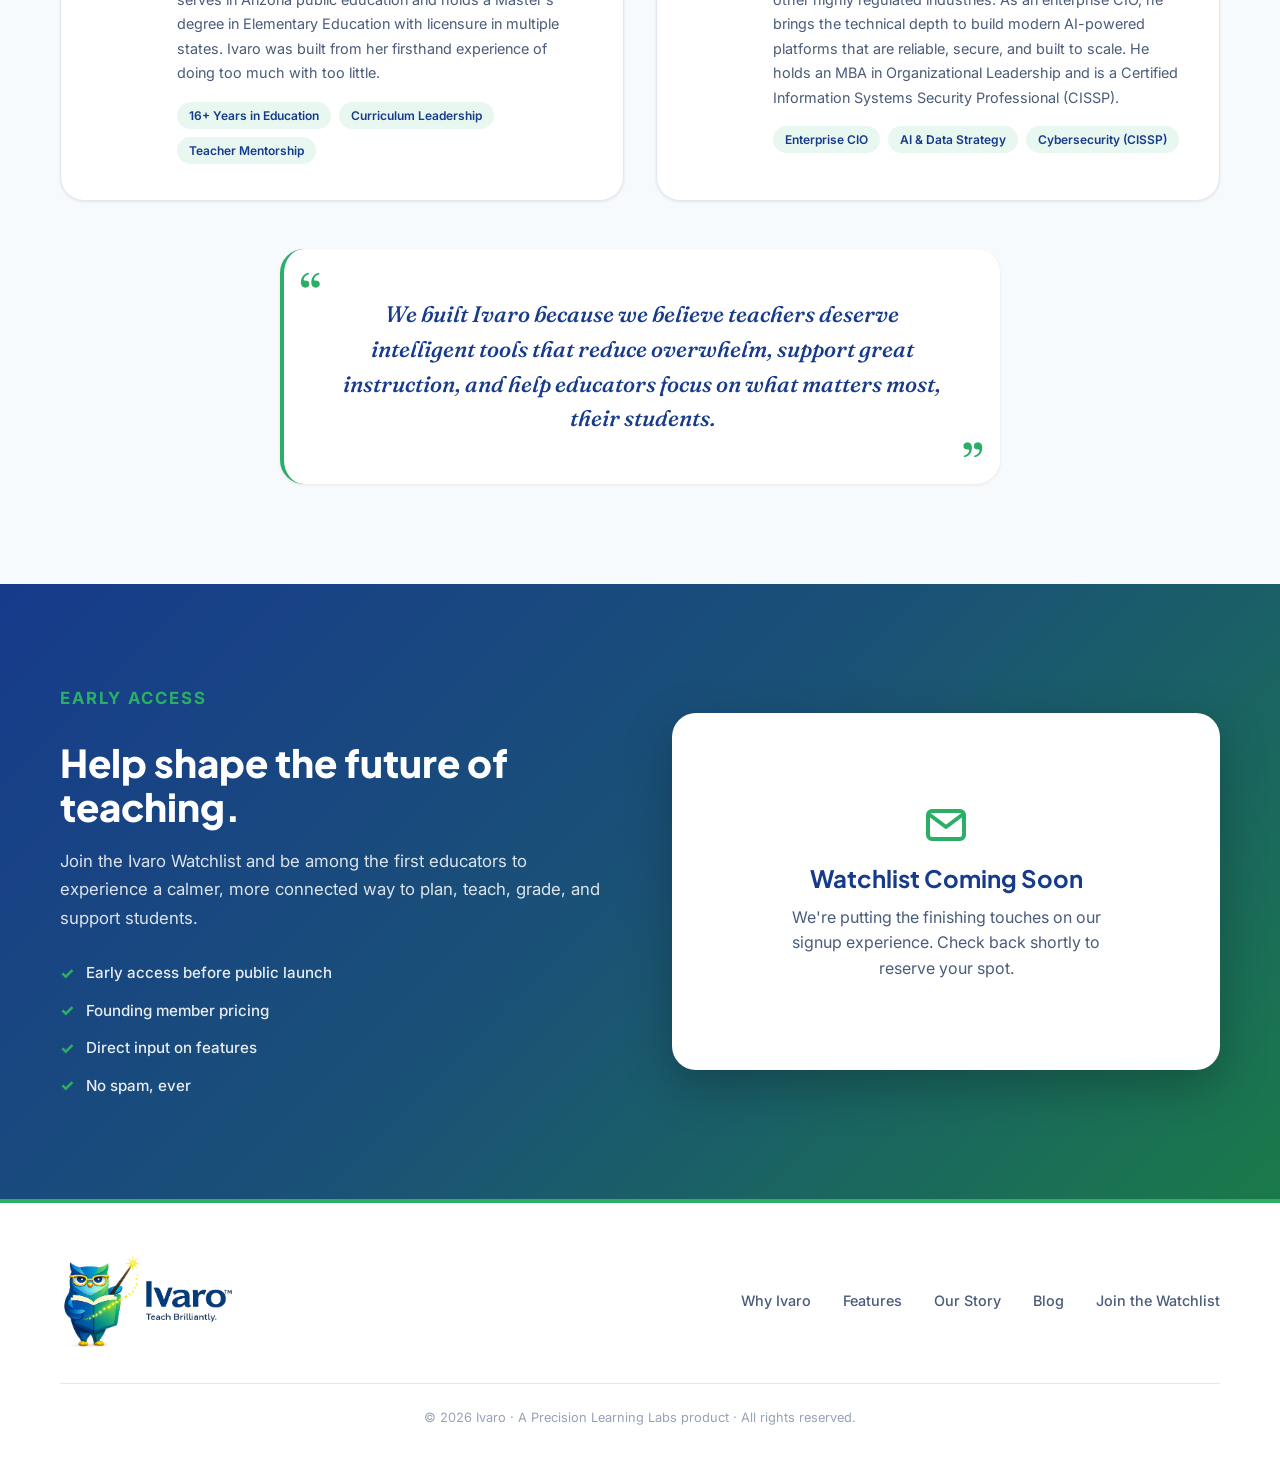
==== commit d2c7904e: "Add Lesson Studio page + Learn more link + blog card redesign + feature copy fix" ====
--- a/index.html
+++ b/index.html
@@ -3,6 +3,16 @@
 <head>
   <meta charset="UTF-8" />
   <meta name="viewport" content="width=device-width, initial-scale=1.0" />
+
+  <!-- Google Analytics (GA4) -->
+  <!-- Google tag (gtag.js) -->
+  <script async src="https://www.googletagmanager.com/gtag/js?id=G-GJ0Y1HH6KL"></script>
+  <script>
+    window.dataLayer = window.dataLayer || [];
+    function gtag(){dataLayer.push(arguments);}
+    gtag('js', new Date());
+    gtag('config', 'G-GJ0Y1HH6KL');
+  </script>
   <title>Ivaro | The Intelligent Workspace for K–8 Teachers</title>
   <meta name="description" content="Ivaro gives K–8 teachers one connected workspace to plan, create, assess, and support learning, so you get your time, clarity, and confidence back. Join the watchlist for early access." />
   <meta name="robots" content="index, follow" />
@@ -239,7 +249,7 @@
             <details class="feature-more">
               <summary>See everything in Lesson Studio <span class="chevron" aria-hidden="true"></span></summary>
               <ul class="feature-full-list">
-                <li>Intelligent Lesson Planning Assistant</li>
+                <li>Builds a full week of lessons in the time it takes to plan one</li>
                 <li>Multi-day and unit planning</li>
                 <li>Standards alignment</li>
                 <li>Vertical alignment</li>
@@ -254,7 +264,9 @@
                 <li>Materials list generator</li>
                 <li>Instructional timing suggestions</li>
               </ul>
-            </details>          </article>
+            </details>
+            <a class="feature-link" href="lesson-studio.html">Learn more about Lesson Studio →</a>
+          </article>
 
           <article class="feature-card reveal delay-1" id="deliverable-studio">
             <div class="feature-head">
@@ -308,7 +320,7 @@
               <summary>See everything in Grading Studio <span class="chevron" aria-hidden="true"></span></summary>
               <ul class="feature-full-list">
                 <li>Scan or upload student work (FERPA/COPPA compliant)</li>
-                <li>Intelligent grading assistant</li>
+                <li>Grades faster while still catching what matters</li>
                 <li>Rubric scoring</li>
                 <li>Written feedback <span class="soon-tag">Coming soon</span></li>
                 <li>Class mastery analysis</li>
@@ -336,7 +348,7 @@
               <summary>See everything in Project Studio <span class="chevron" aria-hidden="true"></span></summary>
               <ul class="feature-full-list">
                 <li>Project-based learning</li>
-                <li>Intelligent project planning assistant</li>
+                <li>Turns a driving question into a full PBL unit</li>
                 <li>Long-term / short-term projects</li>
                 <li>Free PBL templates</li>
                 <li>Project timeline builder</li>
--- a/styles.css
+++ b/styles.css
@@ -1317,17 +1317,32 @@
 .post-card-link { display: block; height: 100%; }
 .post-card-cover {
   position: relative;
-  aspect-ratio: 16 / 9;
-  display: flex;
-  align-items: flex-end;
-  padding: 16px;
+  min-height: 232px;
+  display: flex;
+  flex-direction: column;
+  justify-content: space-between;
+  gap: 18px;
+  padding: 24px 26px;
   background-size: cover;
   background-position: center;
+  overflow: hidden;
+}
+.post-card-cover::after {
+  content: "";
+  position: absolute;
+  top: -40px;
+  right: -40px;
+  width: 180px;
+  height: 180px;
+  border-radius: 50%;
+  background: rgba(255,255,255,.08);
+  pointer-events: none;
 }
 .cover-navy  { background: linear-gradient(135deg, var(--navy) 0%, var(--navy-soft) 100%); }
 .cover-green { background: linear-gradient(135deg, var(--green-dark) 0%, var(--green) 100%); }
 .cover-gold  { background: linear-gradient(135deg, var(--gold-deep) 0%, var(--gold) 100%); }
 .post-tag {
+  align-self: flex-start;
   display: inline-block;
   background: rgba(255,255,255,.92);
   color: var(--navy);
@@ -1338,6 +1353,17 @@
   text-transform: uppercase;
   padding: 5px 12px;
   border-radius: 100px;
+  position: relative;
+  z-index: 1;
+}
+.post-cover-title {
+  position: relative;
+  z-index: 1;
+  font-family: var(--font-head);
+  font-size: 1.32rem;
+  font-weight: 800;
+  line-height: 1.28;
+  color: #fff;
 }
 .post-card-body { padding: 22px 24px 26px; }
 .post-card-body h3 {
@@ -1346,7 +1372,6 @@
   line-height: 1.3;
 }
 .post-excerpt {
-  margin-top: 10px;
   color: var(--text-soft);
   font-size: .95rem;
   line-height: 1.6;
@@ -1468,3 +1493,102 @@
   .article-wrap { padding: 120px 0 64px; }
   .article-body { font-size: 1.05rem; }
 }
+
+/* ============================================================
+   STUDIO PAGES
+   ============================================================ */
+.studio-hero {
+  padding: 172px 0 60px;
+  background: linear-gradient(180deg, var(--green-light), var(--bg));
+  text-align: center;
+}
+.studio-hero .container { max-width: 760px; }
+.studio-icon {
+  width: 92px;
+  height: 92px;
+  object-fit: contain;
+  display: block;
+  margin: 0 auto 20px;
+}
+.studio-hero h1 {
+  font-size: clamp(2.1rem, 4vw, 3rem);
+  font-weight: 800;
+  color: var(--navy);
+  line-height: 1.12;
+}
+.studio-lead {
+  max-width: 620px;
+  margin: 16px auto 0;
+  font-size: 1.18rem;
+  line-height: 1.65;
+  color: var(--text-soft);
+}
+.studio-hero-actions { margin-top: 30px; }
+
+.studio-section { padding: 60px 0; }
+.studio-section + .studio-section { border-top: 1px solid var(--border); }
+.studio-section h2 {
+  font-size: 1.7rem;
+  font-weight: 800;
+  color: var(--navy);
+  margin-bottom: 18px;
+}
+.studio-intro p {
+  font-size: 1.12rem;
+  line-height: 1.8;
+  color: var(--text);
+}
+.studio-intro p + p { margin-top: 1.3rem; }
+
+.studio-features {
+  list-style: none;
+  margin: 0;
+  padding: 0;
+  display: grid;
+  grid-template-columns: 1fr 1fr;
+  gap: 14px 32px;
+}
+.studio-features li {
+  position: relative;
+  padding-left: 32px;
+  font-size: 1.02rem;
+  line-height: 1.5;
+  color: var(--text);
+}
+.studio-features li::before {
+  content: "";
+  position: absolute;
+  left: 0;
+  top: 1px;
+  width: 20px;
+  height: 20px;
+  background: url('data:image/svg+xml;utf8,<svg xmlns="http://www.w3.org/2000/svg" viewBox="0 0 20 20"><circle cx="10" cy="10" r="10" fill="%232BAE66"/><path d="M5.8 10.4l2.6 2.6 5.4-5.8" fill="none" stroke="white" stroke-width="1.9" stroke-linecap="round" stroke-linejoin="round"/></svg>') no-repeat center / contain;
+}
+
+.studio-faq-item { padding: 22px 0; border-top: 1px solid var(--border); }
+.studio-faq-item:first-of-type { border-top: none; padding-top: 0; }
+.studio-faq-item h3 {
+  font-size: 1.18rem;
+  font-weight: 700;
+  color: var(--navy);
+  margin-bottom: 8px;
+}
+.studio-faq-item p { color: var(--text-soft); line-height: 1.7; }
+
+.feature-link {
+  display: inline-block;
+  margin-top: 16px;
+  color: var(--green-dark);
+  font-family: var(--font-head);
+  font-weight: 700;
+  font-size: .95rem;
+  text-decoration: none;
+  transition: color .2s ease, transform .2s ease;
+}
+.feature-link:hover { color: var(--green); transform: translateX(3px); }
+
+@media (max-width: 620px) {
+  .studio-hero { padding: 132px 0 44px; }
+  .studio-section { padding: 44px 0; }
+  .studio-features { grid-template-columns: 1fr; }
+}
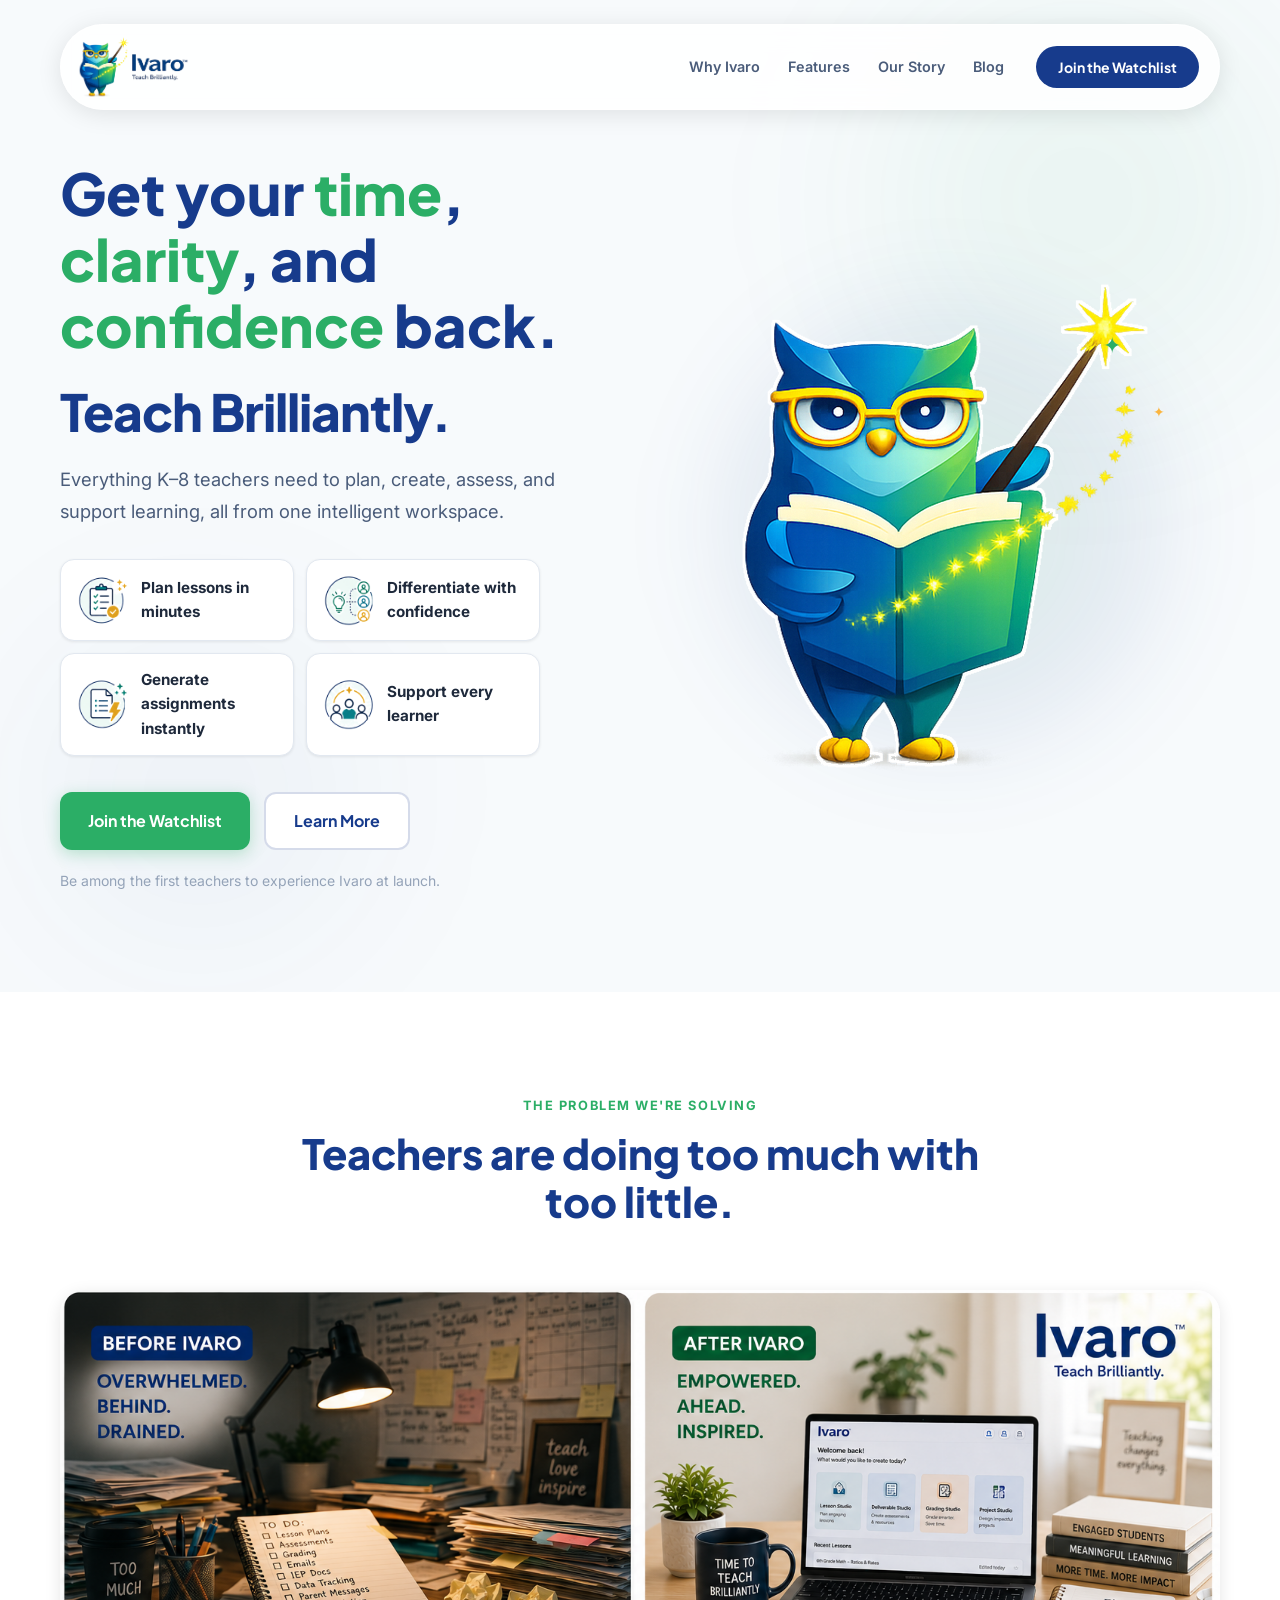
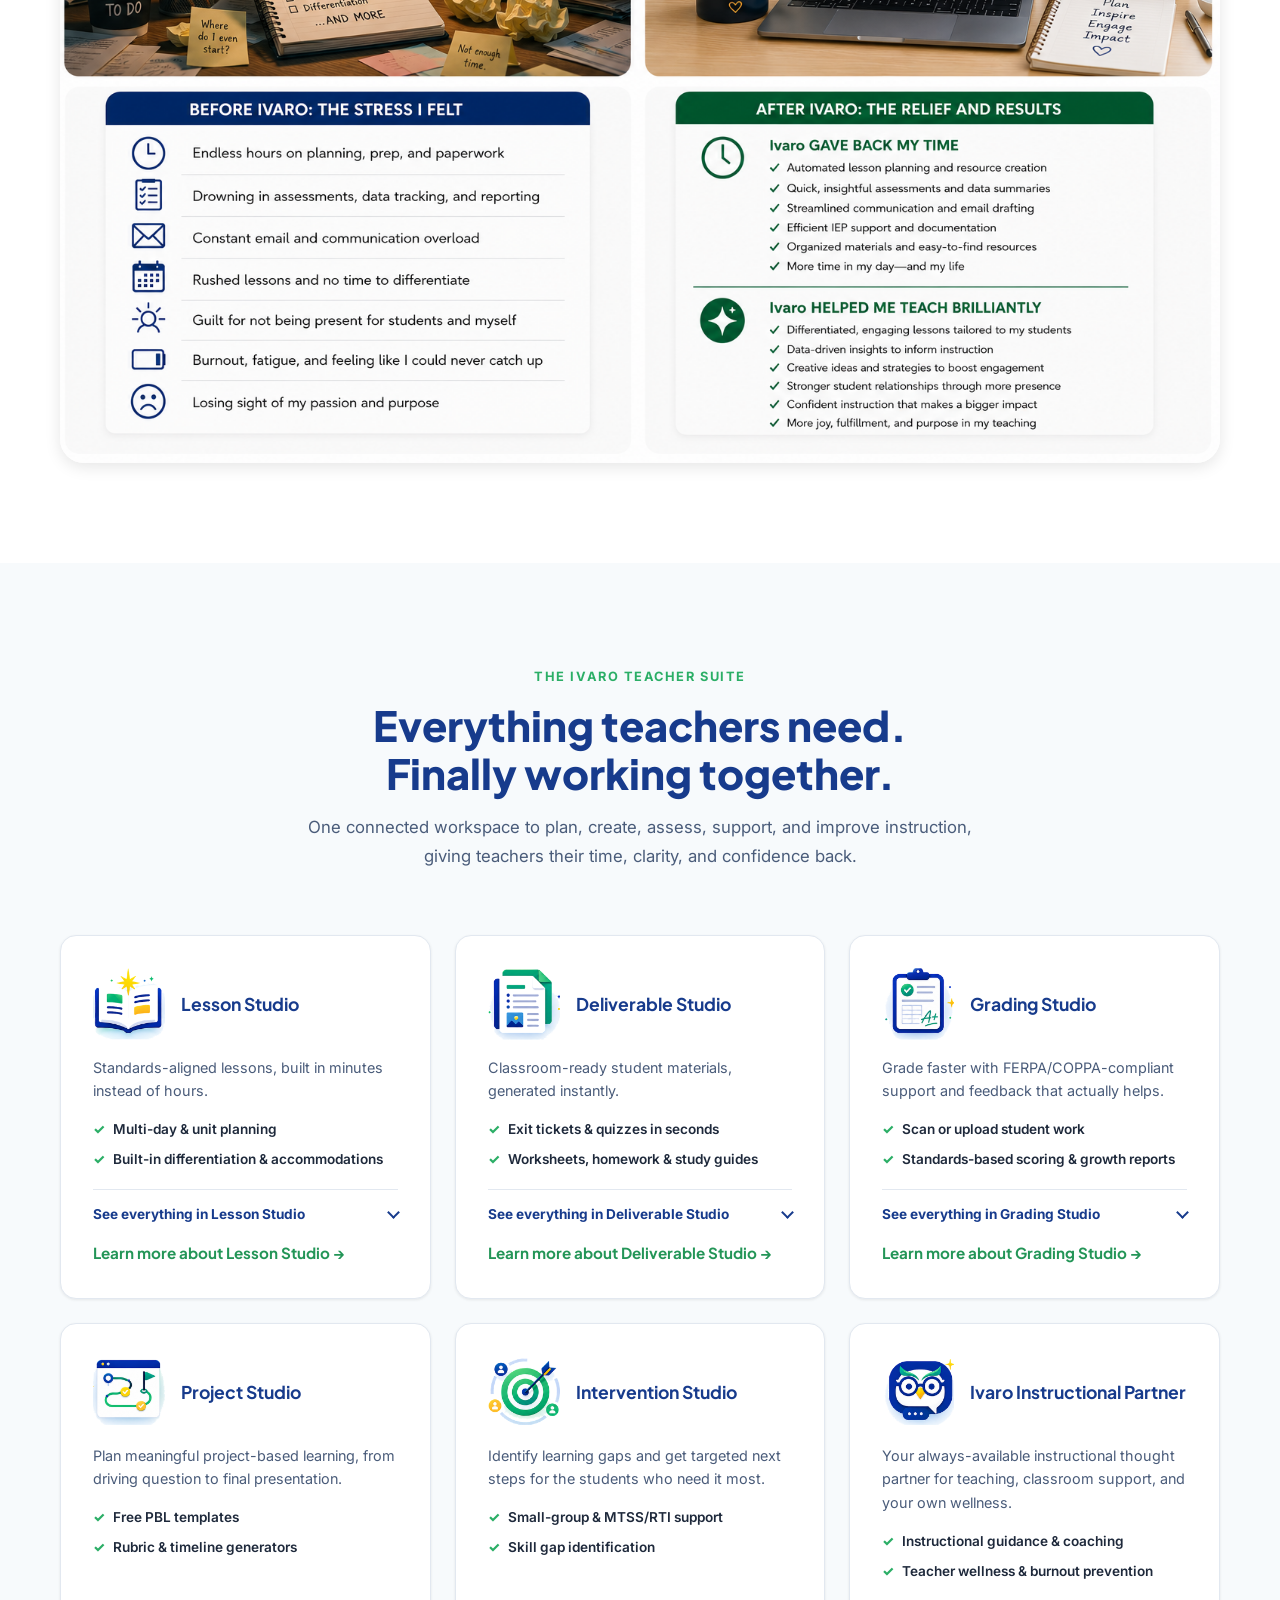
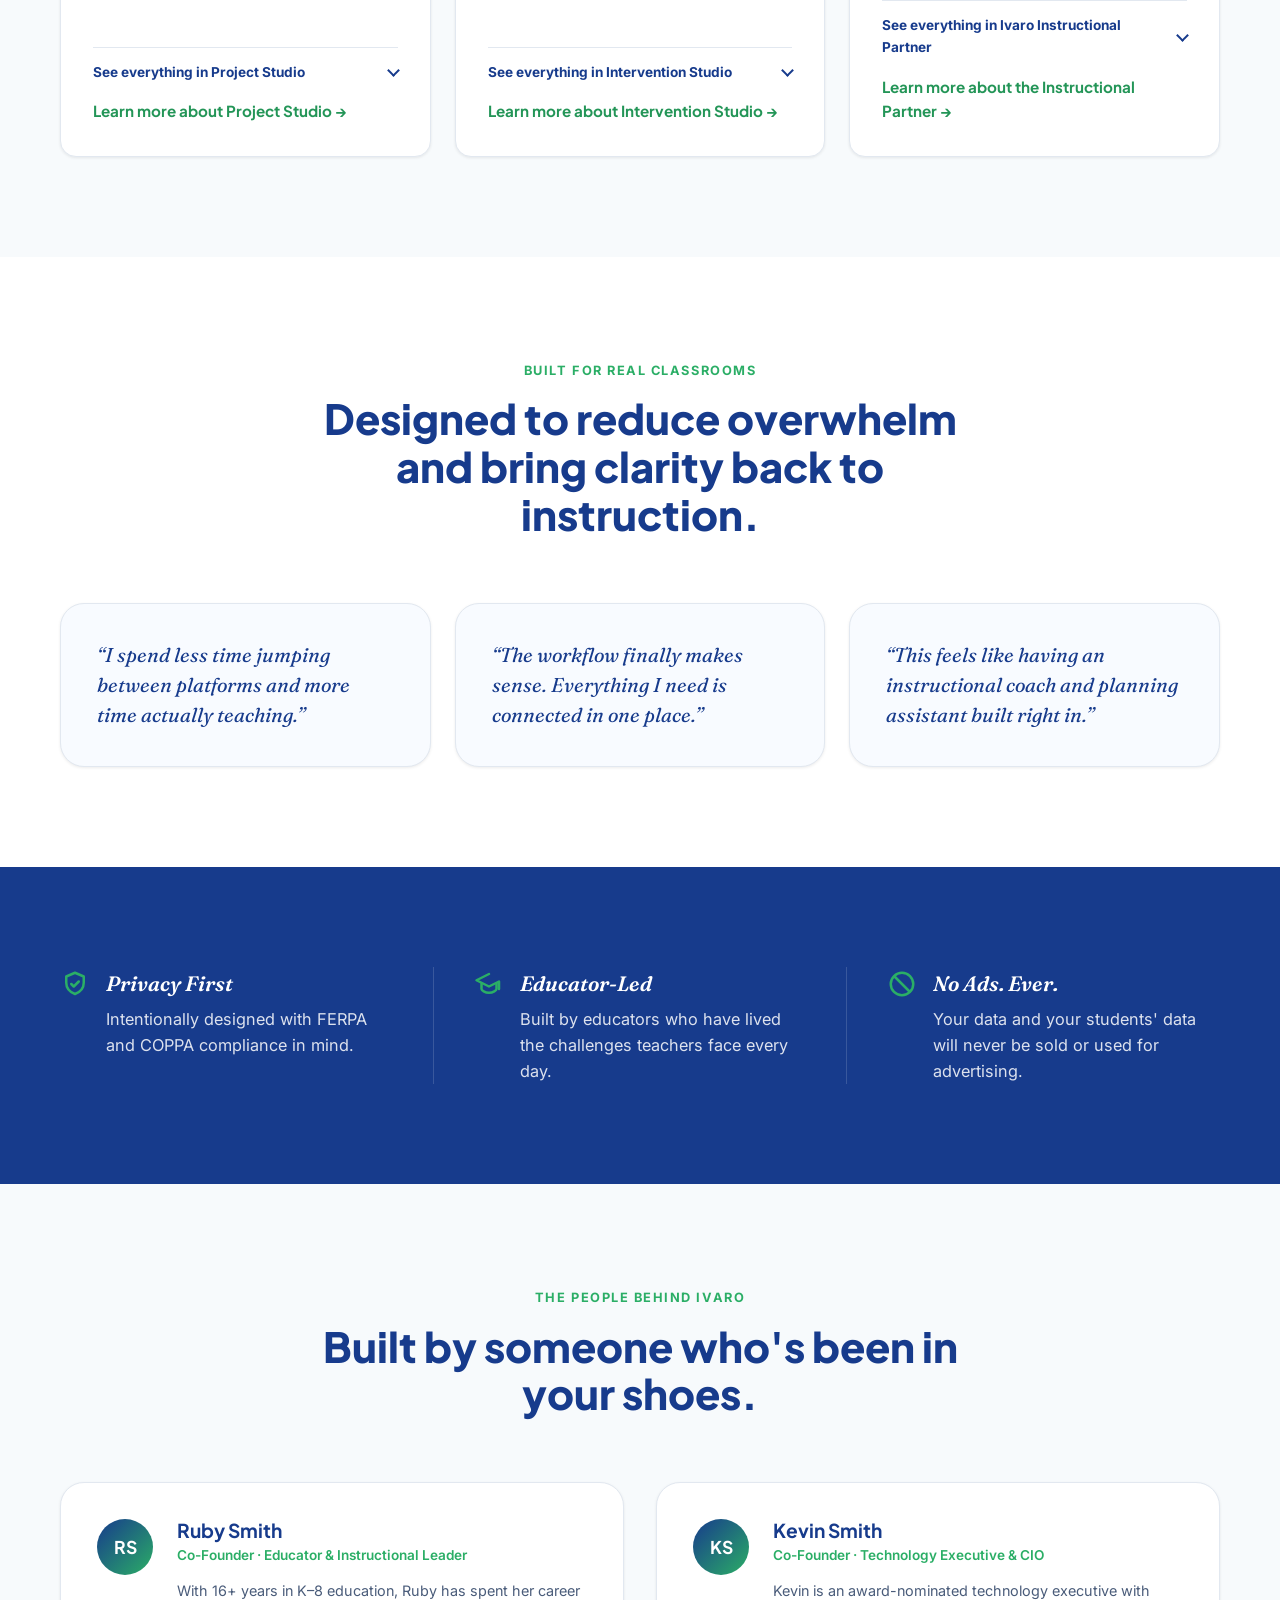
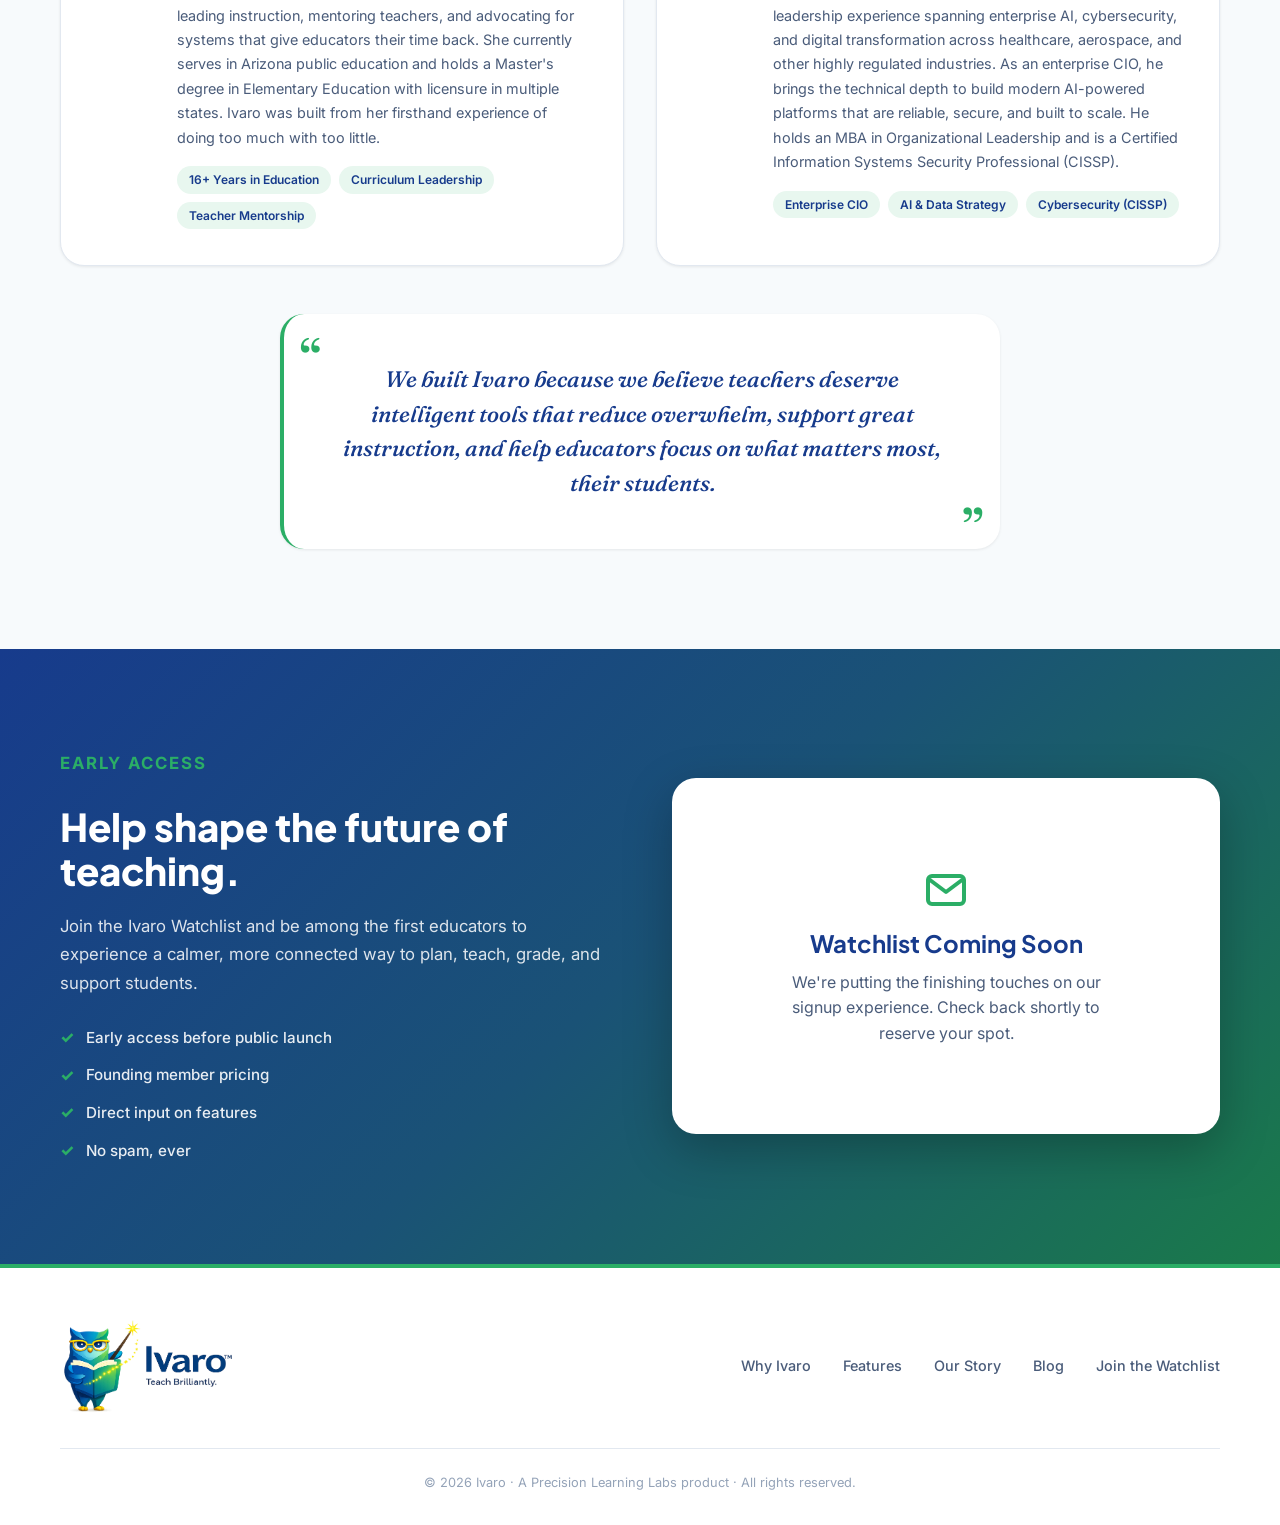
==== commit 2d158ac6: "Add studio pages, planning article, and blog card redesign." ====
--- a/index.html
+++ b/index.html
@@ -302,9 +302,11 @@
                 <li>Review games</li>
                 <li>Study guides</li>
               </ul>
-            </details>          </article>
-
-          <article class="feature-card reveal delay-2">
+            </details>
+            <a class="feature-link" href="deliverable-studio.html">Learn more about Deliverable Studio →</a>
+          </article>
+
+          <article class="feature-card reveal delay-2" id="grading-studio">
             <div class="feature-head">
               <div class="feature-icon" aria-hidden="true">
               <img src="assets/studio-grading.png" alt="" width="72" height="72" loading="lazy">
@@ -330,9 +332,11 @@
                 <li>Student growth reports</li>
                 <li>Parent-friendly progress summaries</li>
               </ul>
-            </details>          </article>
-
-          <article class="feature-card reveal">
+            </details>
+            <a class="feature-link" href="grading-studio.html">Learn more about Grading Studio →</a>
+          </article>
+
+          <article class="feature-card reveal" id="project-studio">
             <div class="feature-head">
               <div class="feature-icon" aria-hidden="true">
               <img src="assets/studio-project.png" alt="" width="72" height="72" loading="lazy">
@@ -360,7 +364,9 @@
                 <li>Reflection prompts</li>
                 <li>Standards mapping</li>
               </ul>
-            </details>          </article>
+            </details>
+            <a class="feature-link" href="project-studio.html">Learn more about Project Studio →</a>
+          </article>
 
           <article class="feature-card reveal delay-1" id="intervention-studio">
             <div class="feature-head">
@@ -391,9 +397,11 @@
                 <li>MTSS support</li>
                 <li>RTI documentation</li>
               </ul>
-            </details>          </article>
-
-          <article class="feature-card reveal delay-2">
+            </details>
+            <a class="feature-link" href="intervention-studio.html">Learn more about Intervention Studio →</a>
+          </article>
+
+          <article class="feature-card reveal delay-2" id="instructional-partner">
             <div class="feature-head">
               <div class="feature-icon" aria-hidden="true">
               <img src="assets/studio-partner.png" alt="" width="72" height="72" loading="lazy">
@@ -474,7 +482,9 @@
                   <li>Motivational check-ins</li>
                 </ul>
               </div>
-            </details>          </article>
+            </details>
+            <a class="feature-link" href="instructional-partner.html">Learn more about the Instructional Partner →</a>
+          </article>
 
         </div>
       </div>
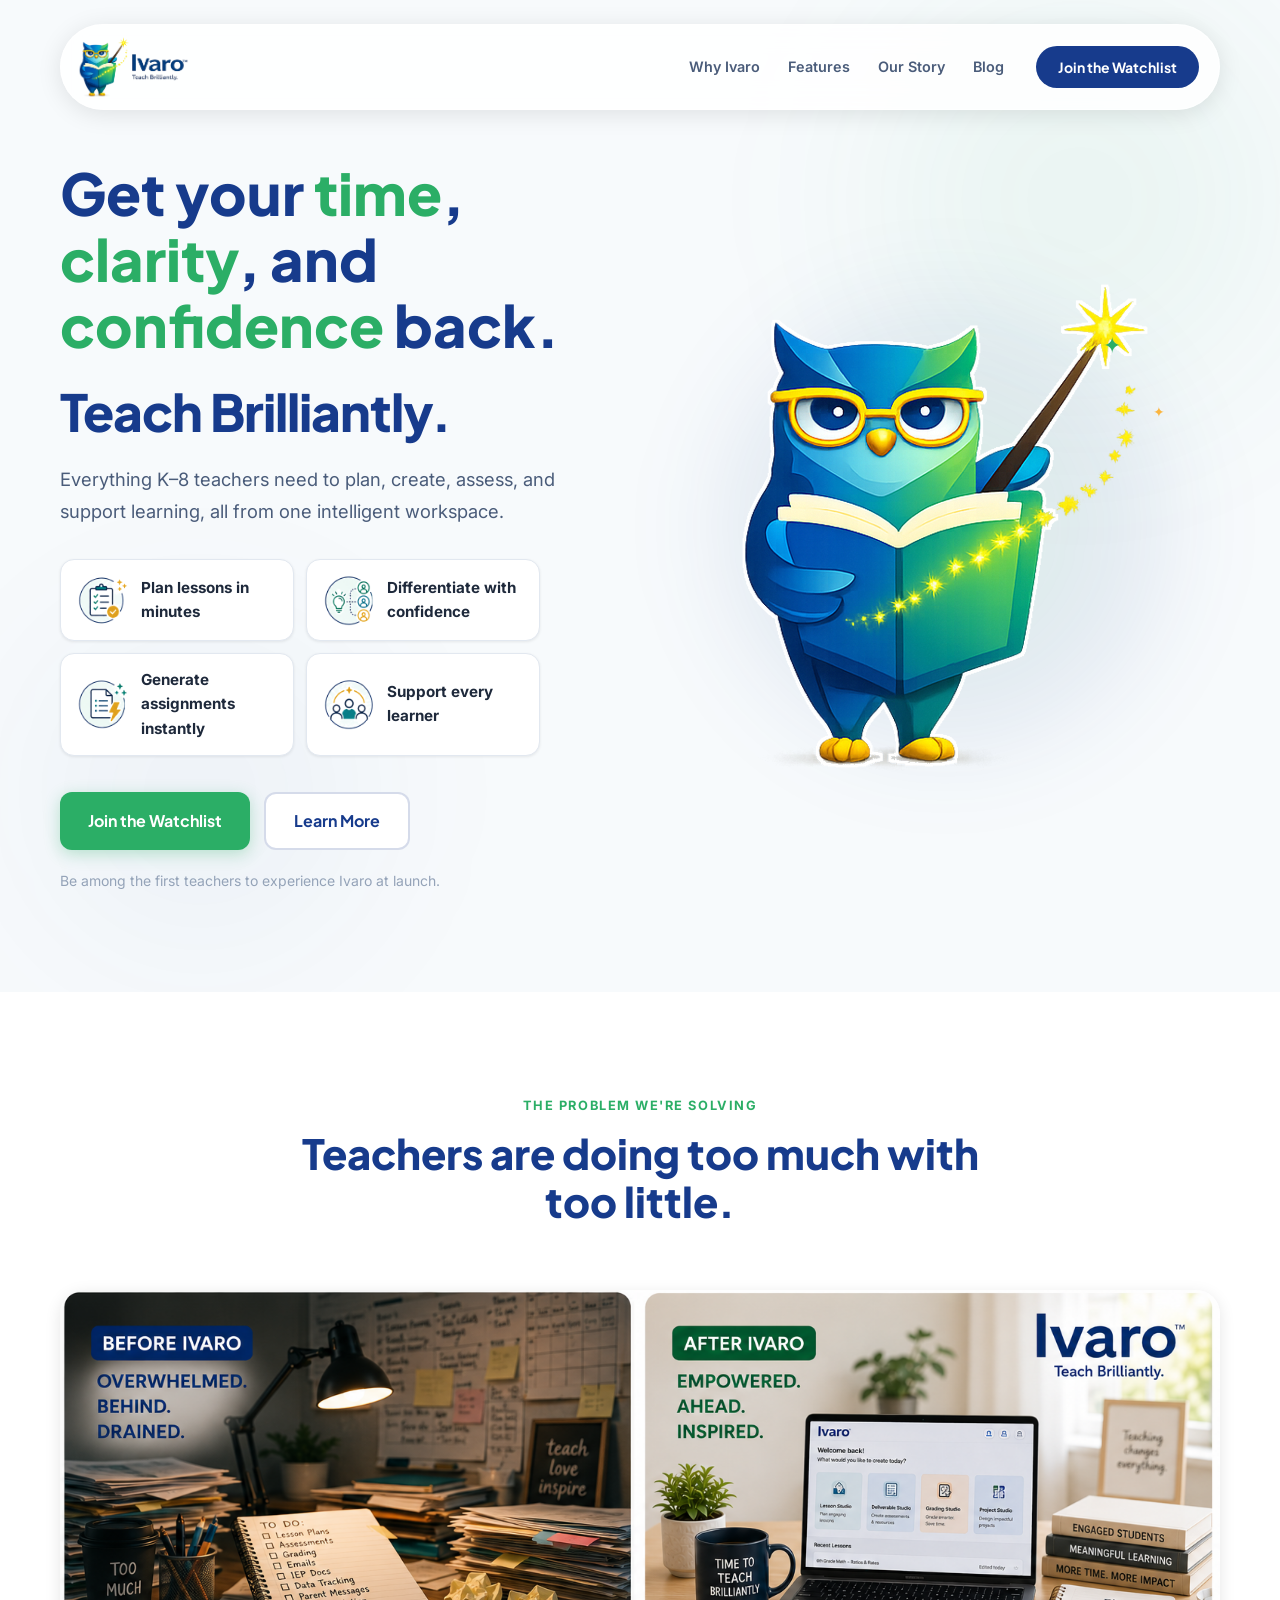
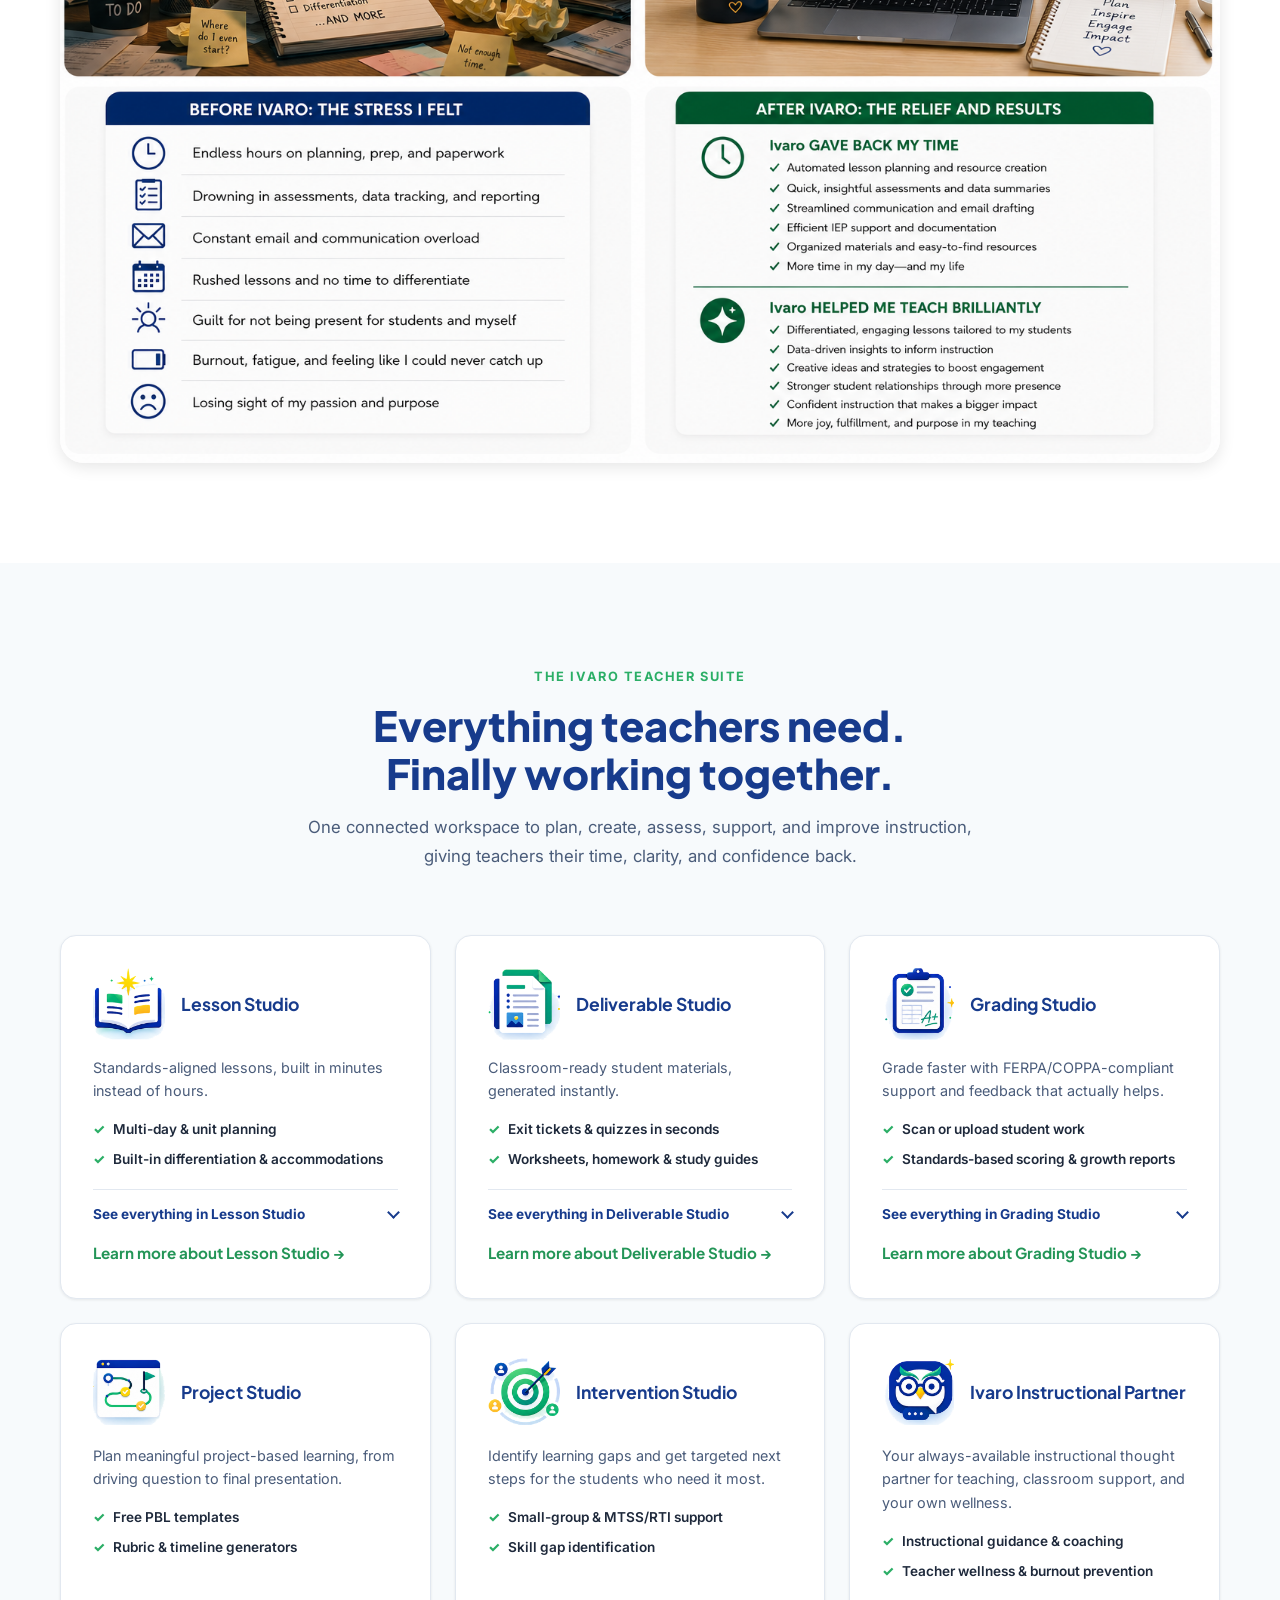
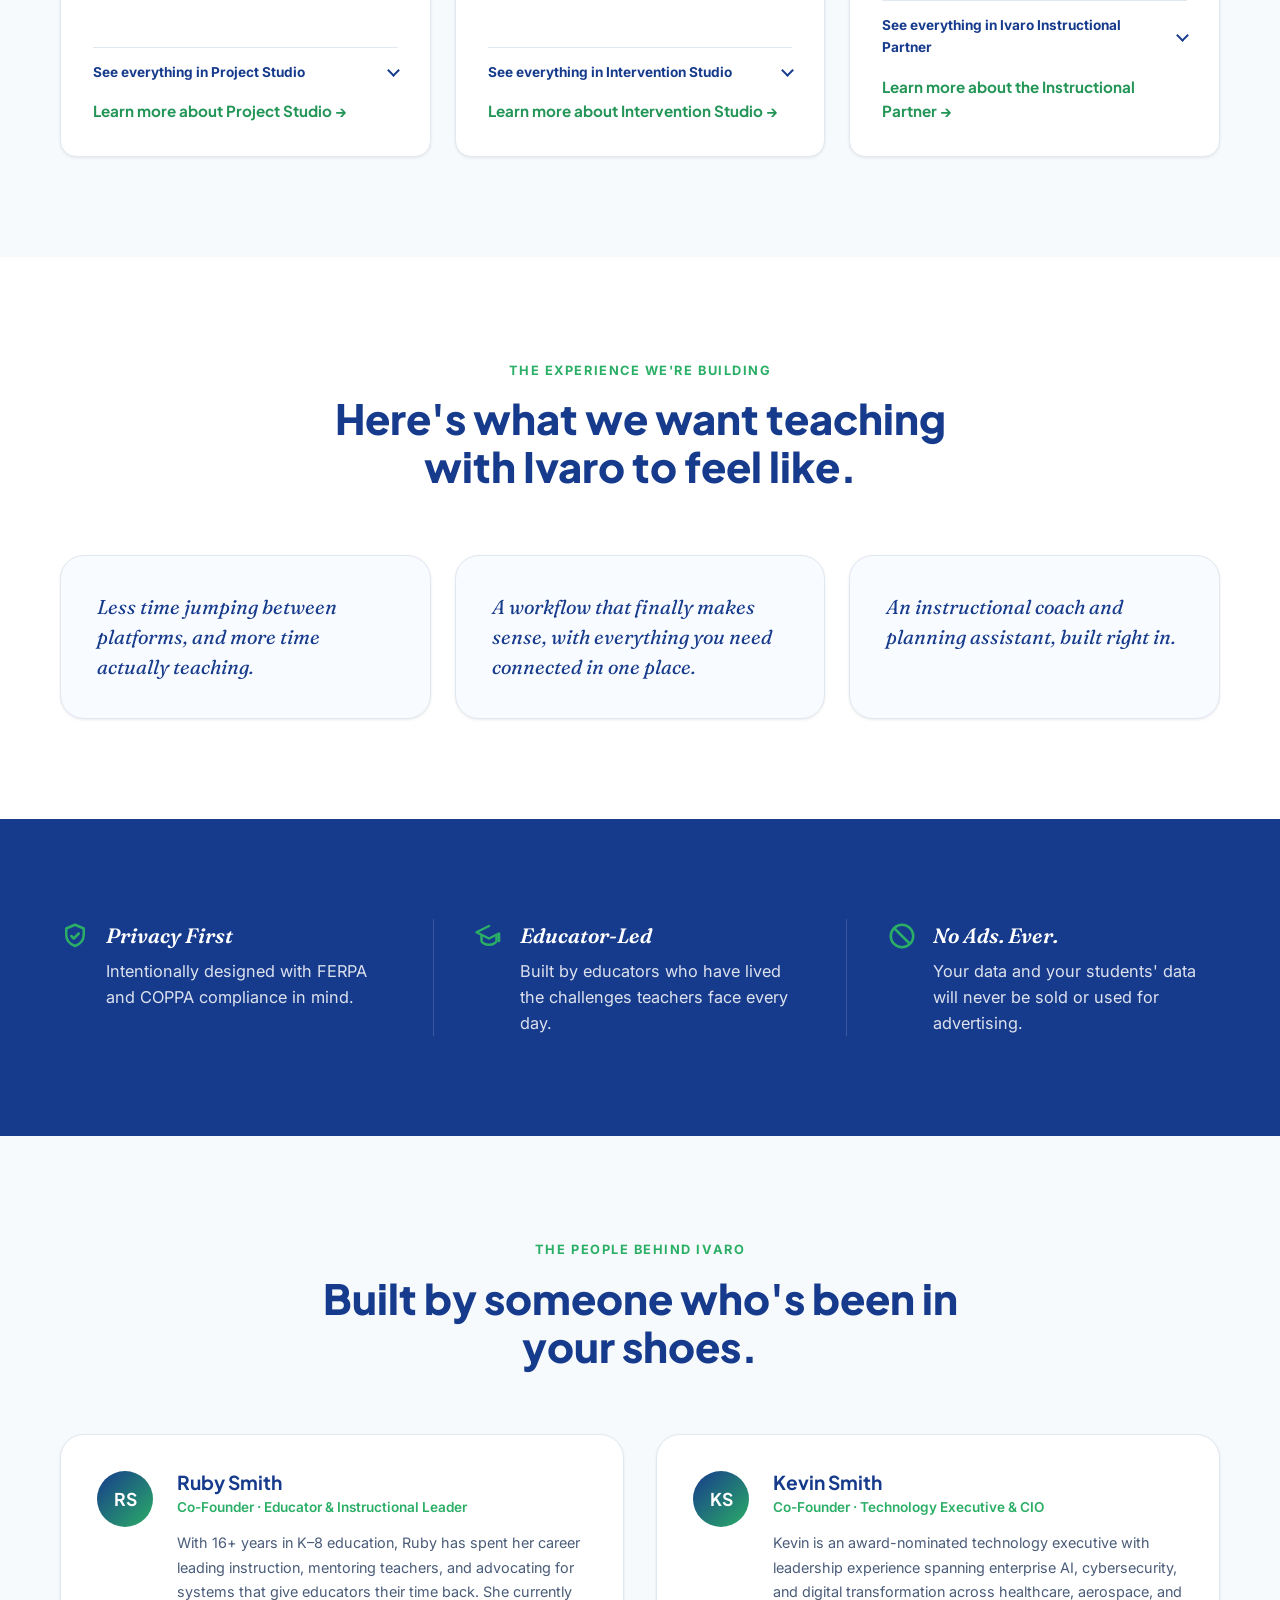
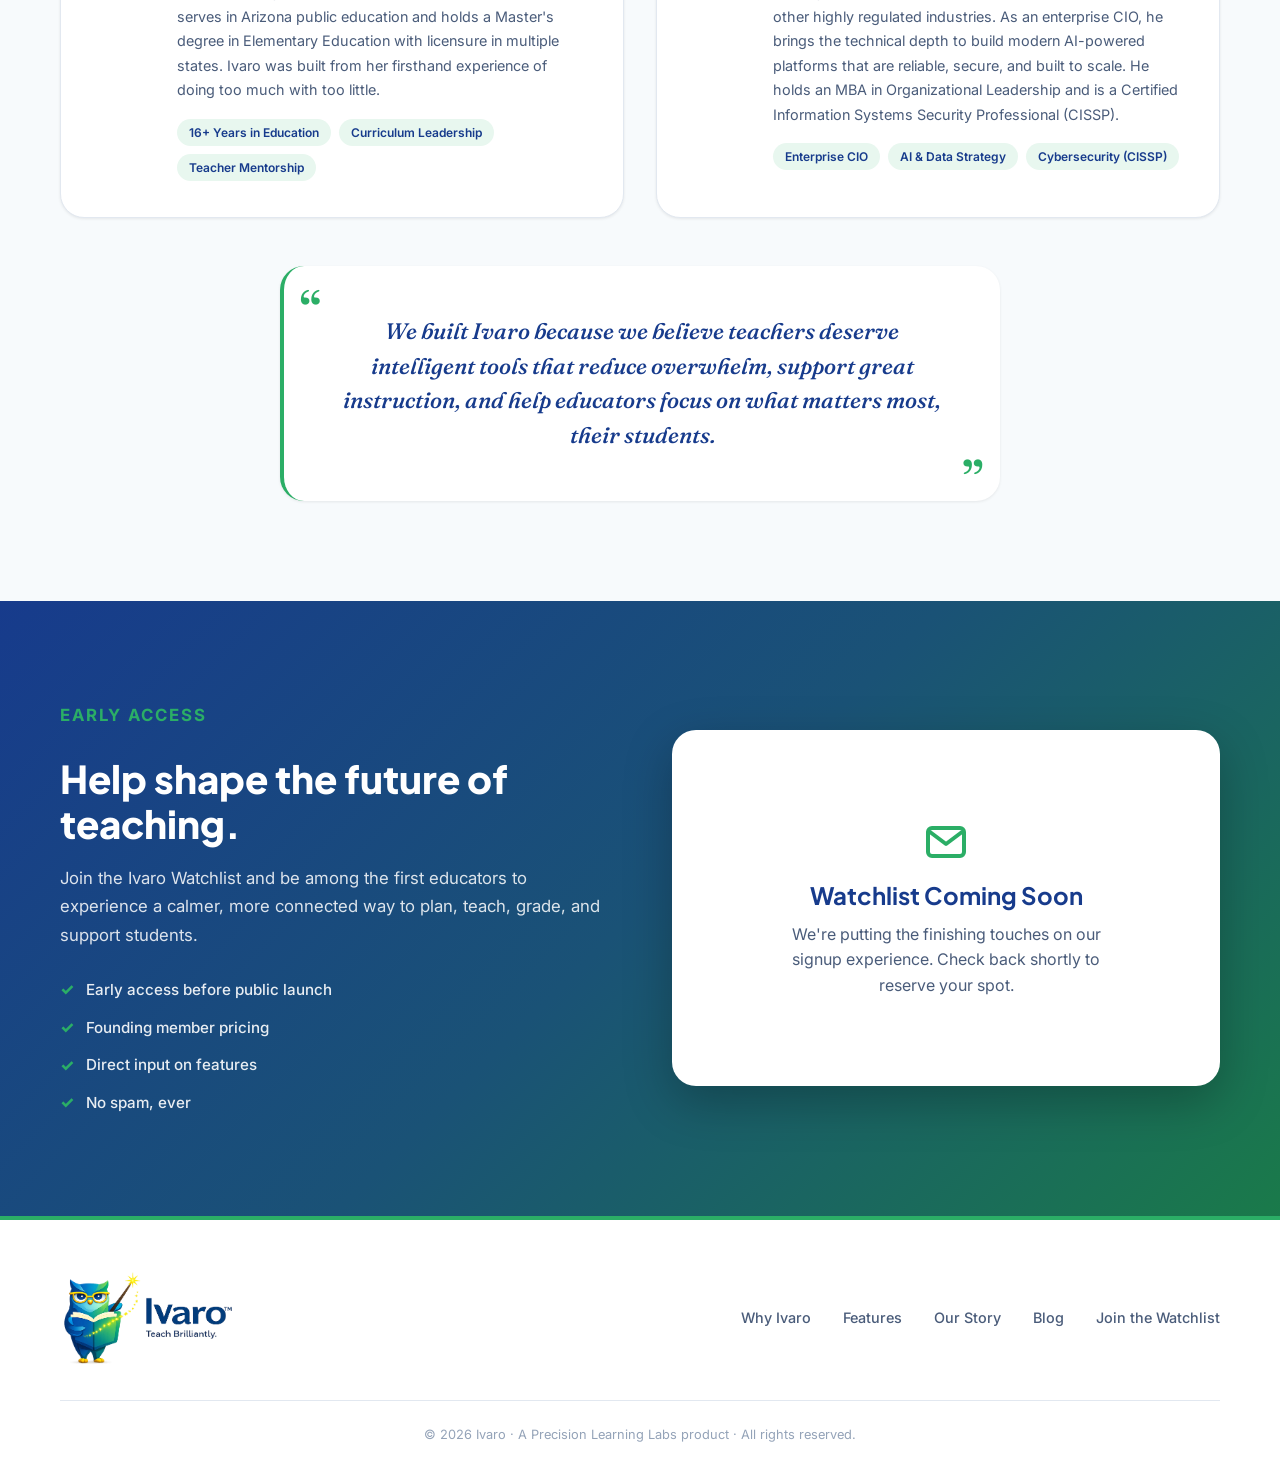
==== commit b4c865b7: "Add About page + repoint Our Story nav + sitemap" ====
--- a/index.html
+++ b/index.html
@@ -159,7 +159,7 @@
       <nav class="desktop-nav" aria-label="Main navigation">
         <a href="#why-ivaro">Why Ivaro</a>
         <a href="#features">Features</a>
-        <a href="#founders">Our Story</a>
+        <a href="about.html">Our Story</a>
         <a href="blog.html">Blog</a>
       </nav>
       <a class="nav-cta" href="#watchlist">Join the Watchlist</a>
@@ -172,7 +172,7 @@
   <div class="mobile-menu" id="mobileMenu">
     <a href="#why-ivaro">Why Ivaro</a>
     <a href="#features">Features</a>
-    <a href="#founders">Our Story</a>
+    <a href="about.html">Our Story</a>
     <a href="blog.html">Blog</a>
     <a class="mobile-cta" href="#watchlist">Join the Watchlist</a>
   </div>
@@ -494,18 +494,18 @@
     <section class="quotes section-pad">
       <div class="container">
         <div class="section-heading reveal">
-          <p class="eyebrow">Built for real classrooms</p>
-          <h2>Designed to reduce overwhelm<br>and bring clarity back to instruction.</h2>
+          <p class="eyebrow">The experience we're building</p>
+          <h2>Here's what we want teaching<br>with Ivaro to feel like.</h2>
         </div>
         <div class="quotes-grid">
           <div class="quote-card reveal">
-            <p>&ldquo;I spend less time jumping between platforms and more time actually teaching.&rdquo;</p>
+            <p>Less time jumping between platforms, and more time actually teaching.</p>
           </div>
           <div class="quote-card reveal delay-1">
-            <p>&ldquo;The workflow finally makes sense. Everything I need is connected in one place.&rdquo;</p>
+            <p>A workflow that finally makes sense, with everything you need connected in one place.</p>
           </div>
           <div class="quote-card reveal delay-2">
-            <p>&ldquo;This feels like having an instructional coach and planning assistant built right in.&rdquo;</p>
+            <p>An instructional coach and planning assistant, built right in.</p>
           </div>
         </div>
       </div>
@@ -618,7 +618,7 @@
       <nav class="footer-links">
         <a href="#why-ivaro">Why Ivaro</a>
         <a href="#features">Features</a>
-        <a href="#founders">Our Story</a>
+        <a href="about.html">Our Story</a>
         <a href="blog.html">Blog</a>
         <a href="#watchlist">Join the Watchlist</a>
       </nav>
--- a/styles.css
+++ b/styles.css
@@ -1565,15 +1565,65 @@
   background: url('data:image/svg+xml;utf8,<svg xmlns="http://www.w3.org/2000/svg" viewBox="0 0 20 20"><circle cx="10" cy="10" r="10" fill="%232BAE66"/><path d="M5.8 10.4l2.6 2.6 5.4-5.8" fill="none" stroke="white" stroke-width="1.9" stroke-linecap="round" stroke-linejoin="round"/></svg>') no-repeat center / contain;
 }
 
-.studio-faq-item { padding: 22px 0; border-top: 1px solid var(--border); }
-.studio-faq-item:first-of-type { border-top: none; padding-top: 0; }
-.studio-faq-item h3 {
+/* Read more (intro) */
+.studio-readmore { margin-top: 1.3rem; }
+.studio-readmore > summary {
+  list-style: none;
+  cursor: pointer;
+  display: inline-flex;
+  align-items: center;
+  gap: 6px;
+  color: var(--green-dark);
+  font-family: var(--font-head);
+  font-weight: 700;
+  font-size: 1rem;
+  width: fit-content;
+}
+.studio-readmore > summary::-webkit-details-marker { display: none; }
+.studio-readmore > summary::after {
+  content: "";
+  width: 15px;
+  height: 15px;
+  background: url('data:image/svg+xml;utf8,<svg xmlns="http://www.w3.org/2000/svg" viewBox="0 0 24 24" fill="none" stroke="%23239557" stroke-width="2.6" stroke-linecap="round" stroke-linejoin="round"><path d="M6 9l6 6 6-6"/></svg>') no-repeat center / contain;
+  transition: transform .25s ease;
+}
+.studio-readmore[open] > summary::after { transform: rotate(180deg); }
+.studio-readmore[open] > summary { margin-bottom: 1.3rem; }
+.studio-readmore p {
+  font-size: 1.12rem;
+  line-height: 1.8;
+  color: var(--text);
+}
+.studio-readmore p + p { margin-top: 1.3rem; }
+
+/* FAQ accordion */
+.studio-faq-item { border-top: 1px solid var(--border); }
+.studio-faq-item:first-of-type { border-top: none; }
+.studio-faq-item > summary {
+  list-style: none;
+  cursor: pointer;
+  display: flex;
+  justify-content: space-between;
+  align-items: center;
+  gap: 16px;
+  padding: 22px 0;
+  font-family: var(--font-head);
   font-size: 1.18rem;
   font-weight: 700;
   color: var(--navy);
-  margin-bottom: 8px;
-}
-.studio-faq-item p { color: var(--text-soft); line-height: 1.7; }
+}
+.studio-faq-item:first-of-type > summary { padding-top: 0; }
+.studio-faq-item > summary::-webkit-details-marker { display: none; }
+.studio-faq-item > summary::after {
+  content: "";
+  flex: 0 0 auto;
+  width: 22px;
+  height: 22px;
+  background: url('data:image/svg+xml;utf8,<svg xmlns="http://www.w3.org/2000/svg" viewBox="0 0 24 24" fill="none" stroke="%23173B8C" stroke-width="2.4" stroke-linecap="round" stroke-linejoin="round"><path d="M6 9l6 6 6-6"/></svg>') no-repeat center / contain;
+  transition: transform .25s ease;
+}
+.studio-faq-item[open] > summary::after { transform: rotate(180deg); }
+.studio-faq-item p { color: var(--text-soft); line-height: 1.7; margin: 0; padding-bottom: 22px; }
 
 .feature-link {
   display: inline-block;
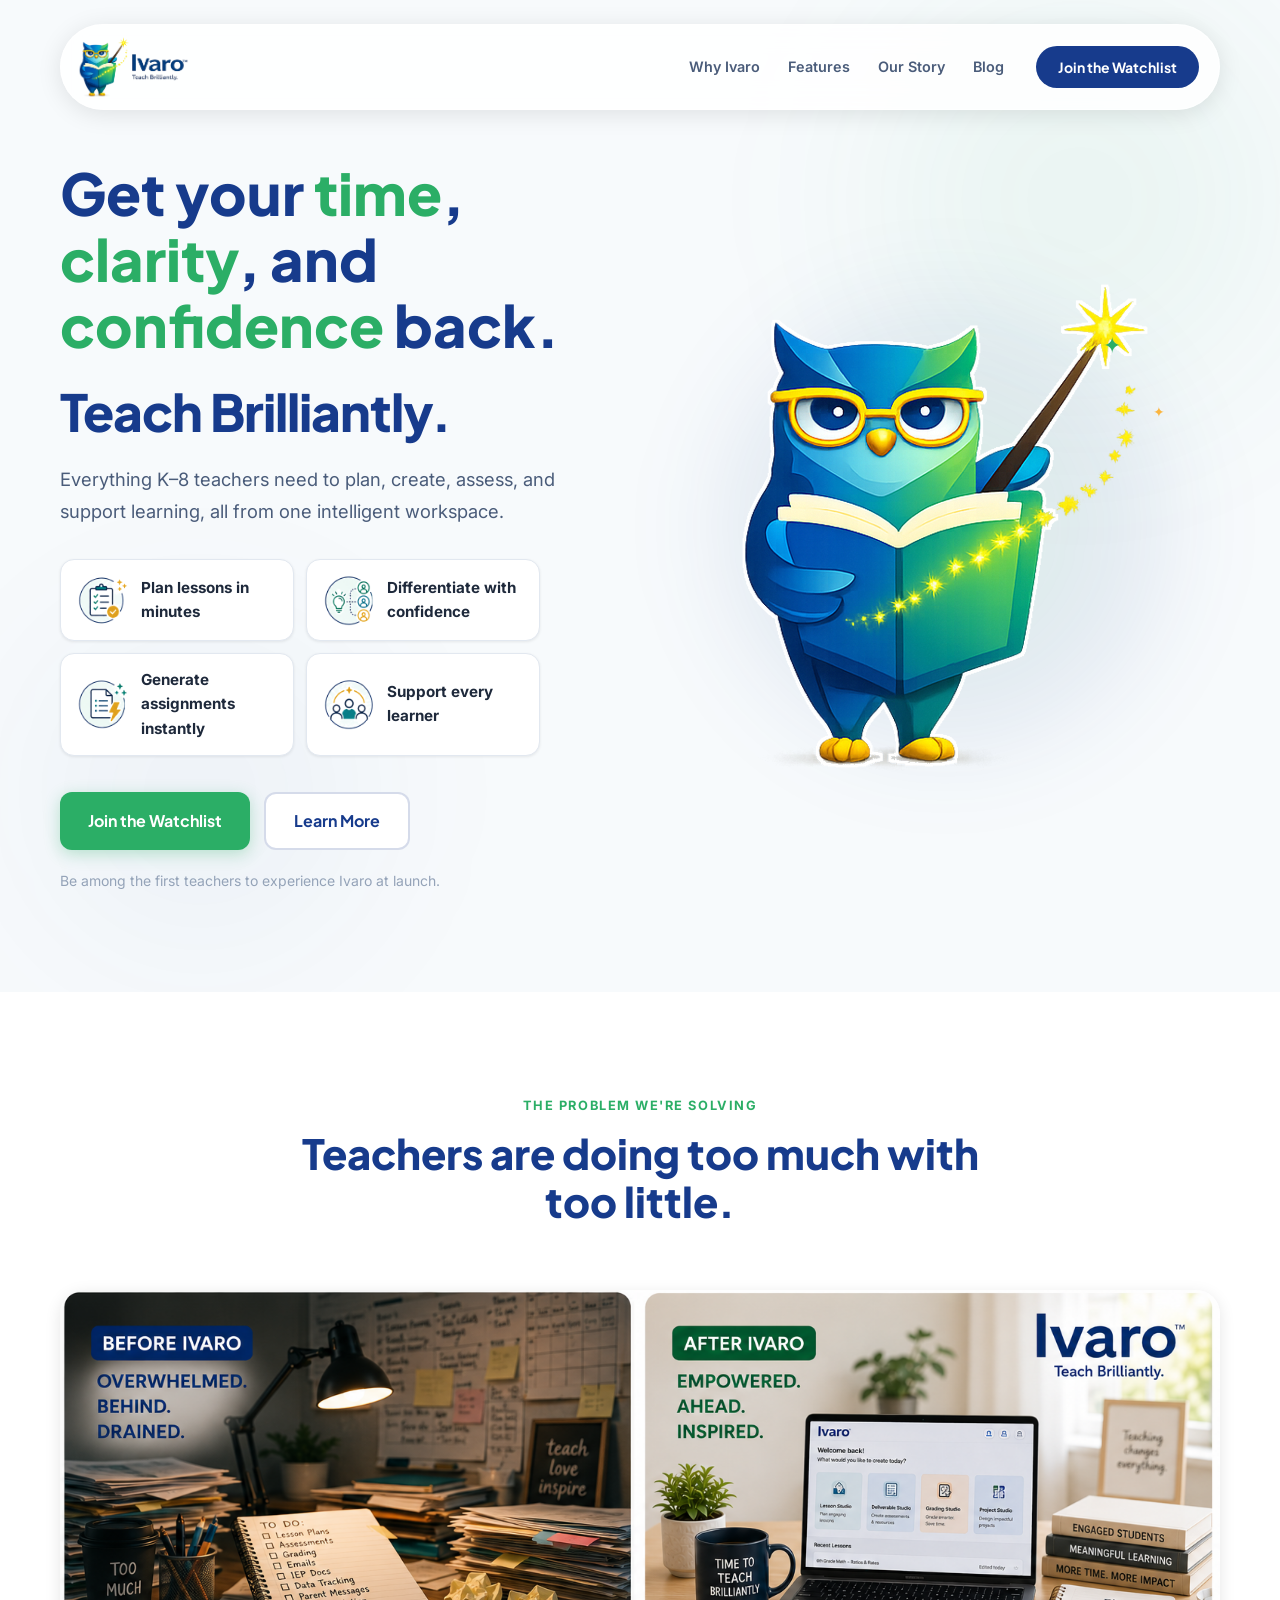
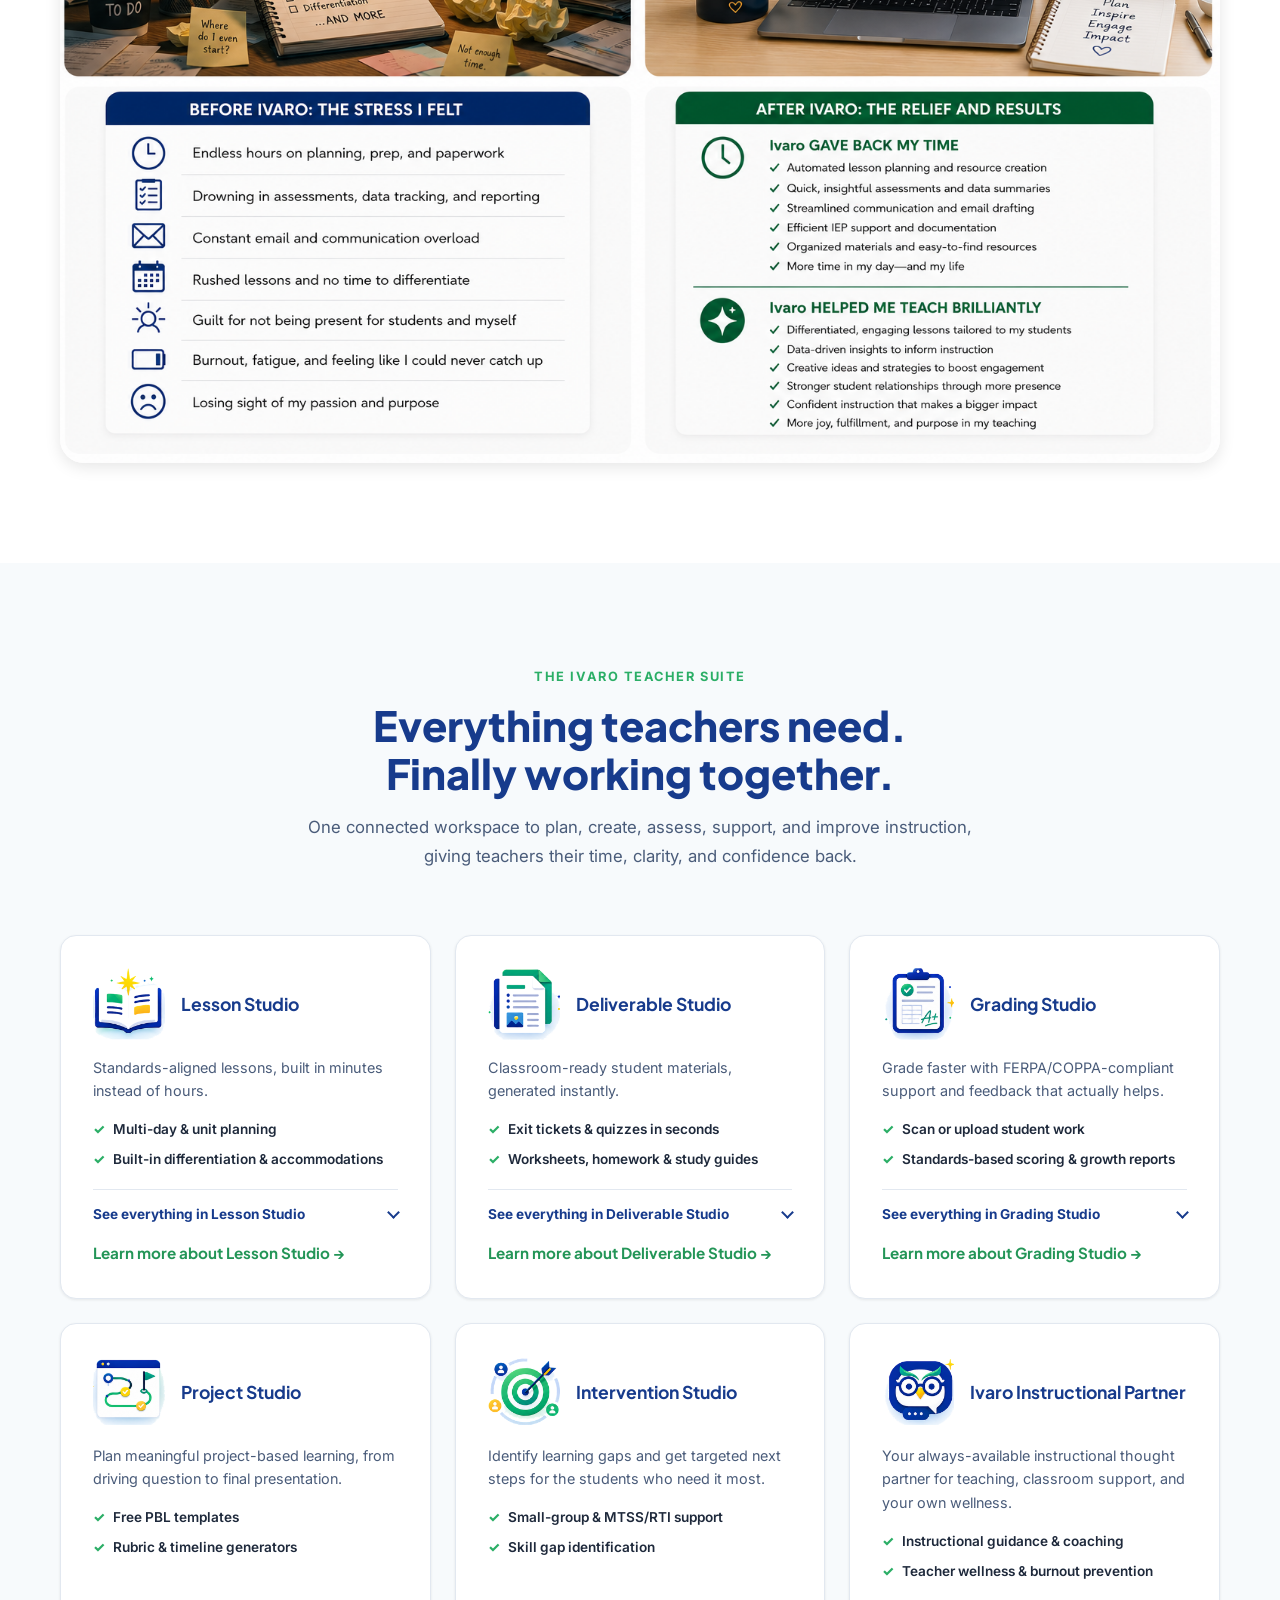
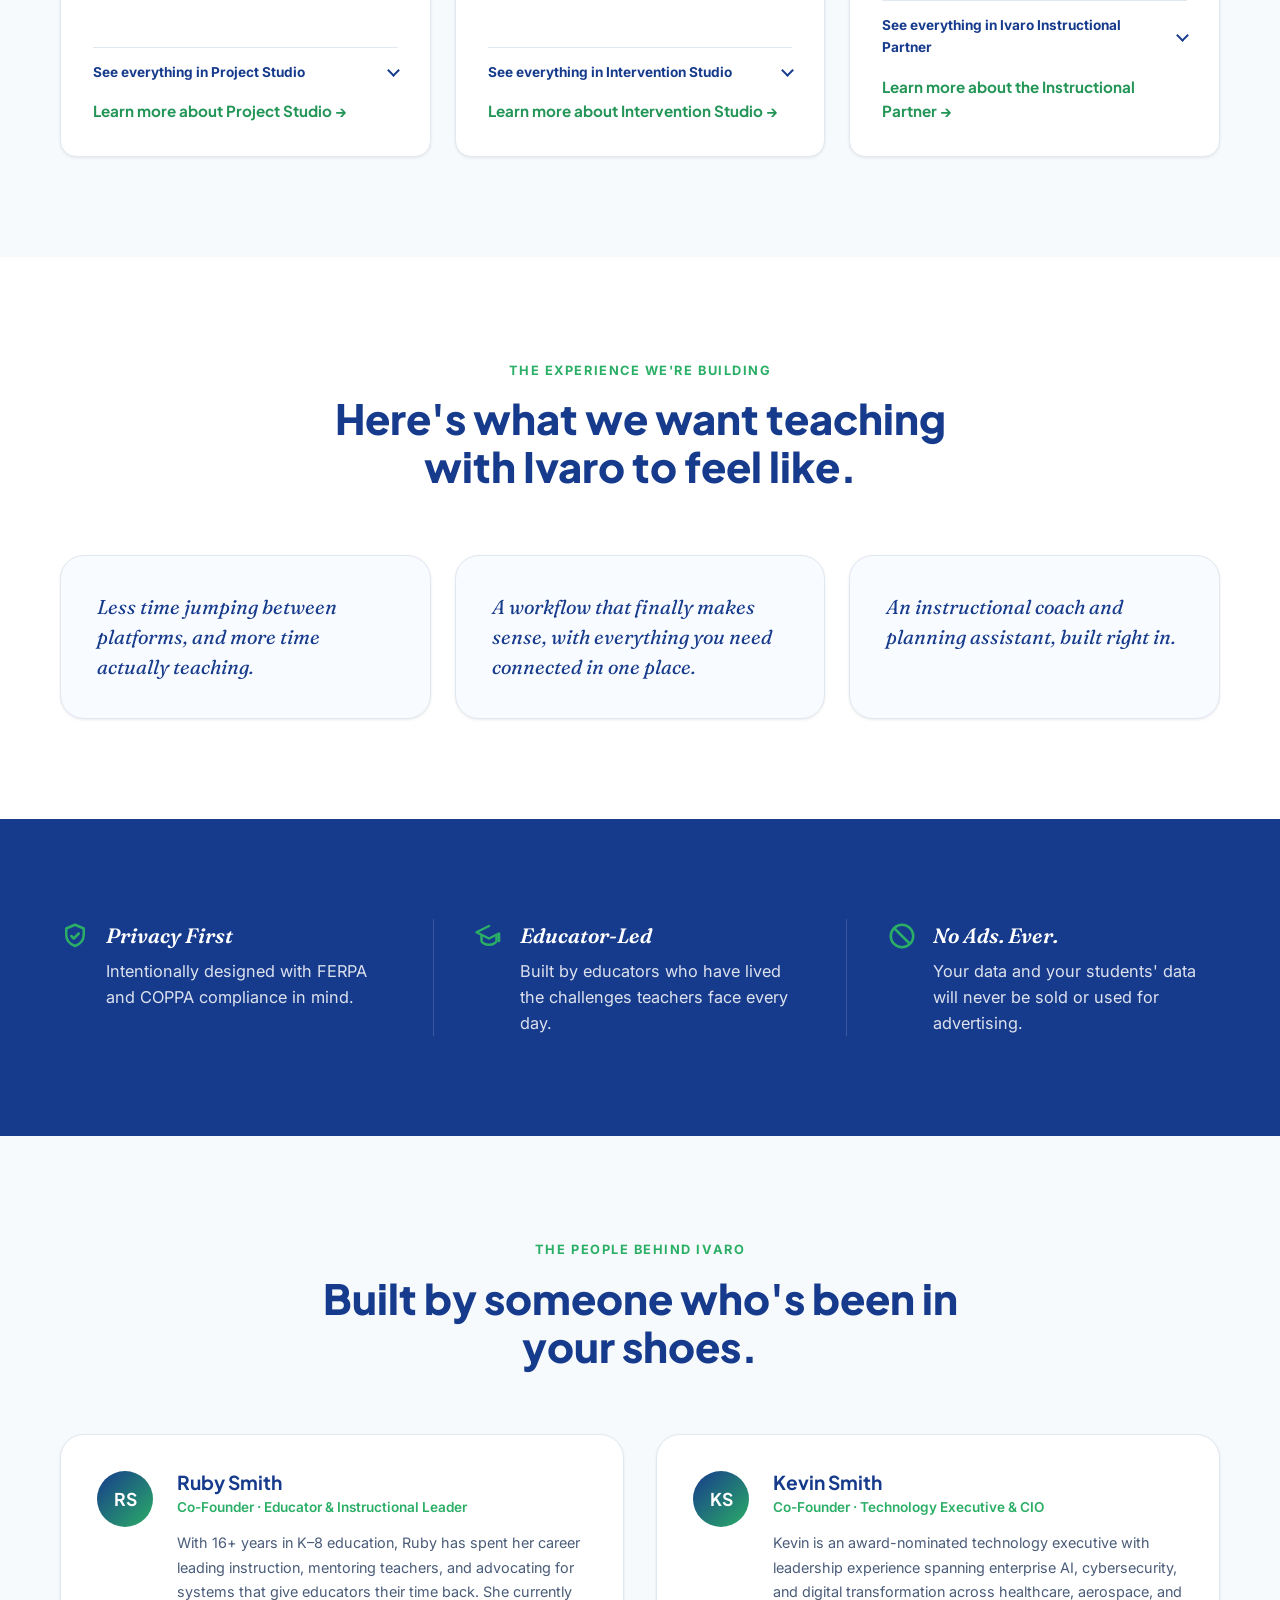
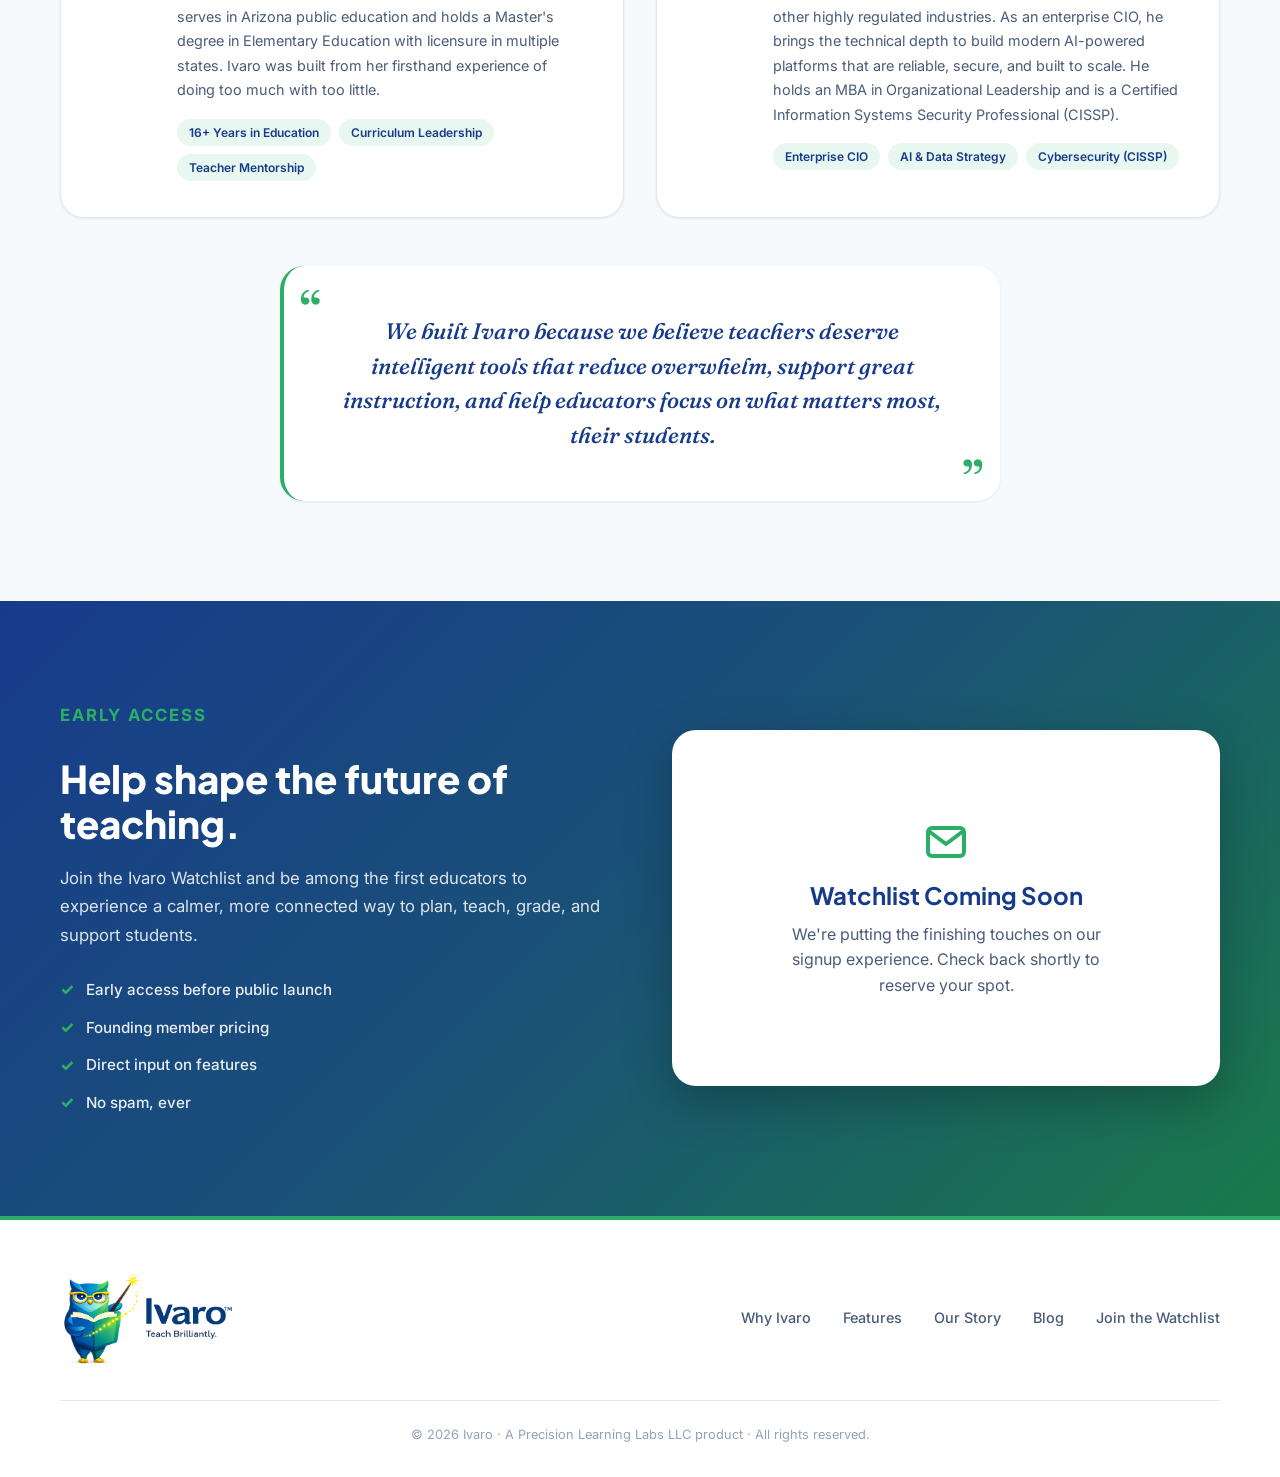
==== commit ab192b24: "Precision Learning Labs LLC" ====
--- a/index.html
+++ b/index.html
@@ -70,7 +70,7 @@
     },
     "publisher": {
       "@type": "Organization",
-      "name": "Precision Learning Labs",
+      "name": "Precision Learning Labs LLC",
       "url": "https://ivaro.ai"
     }
   }
@@ -624,7 +624,7 @@
       </nav>
     </div>
     <div class="container footer-copy">
-      <p>© <span id="year"></span> Ivaro · A Precision Learning Labs product · All rights reserved.</p>
+      <p>© <span id="year"></span> Ivaro · A Precision Learning Labs LLC product · All rights reserved.</p>
     </div>
   </footer>
 
